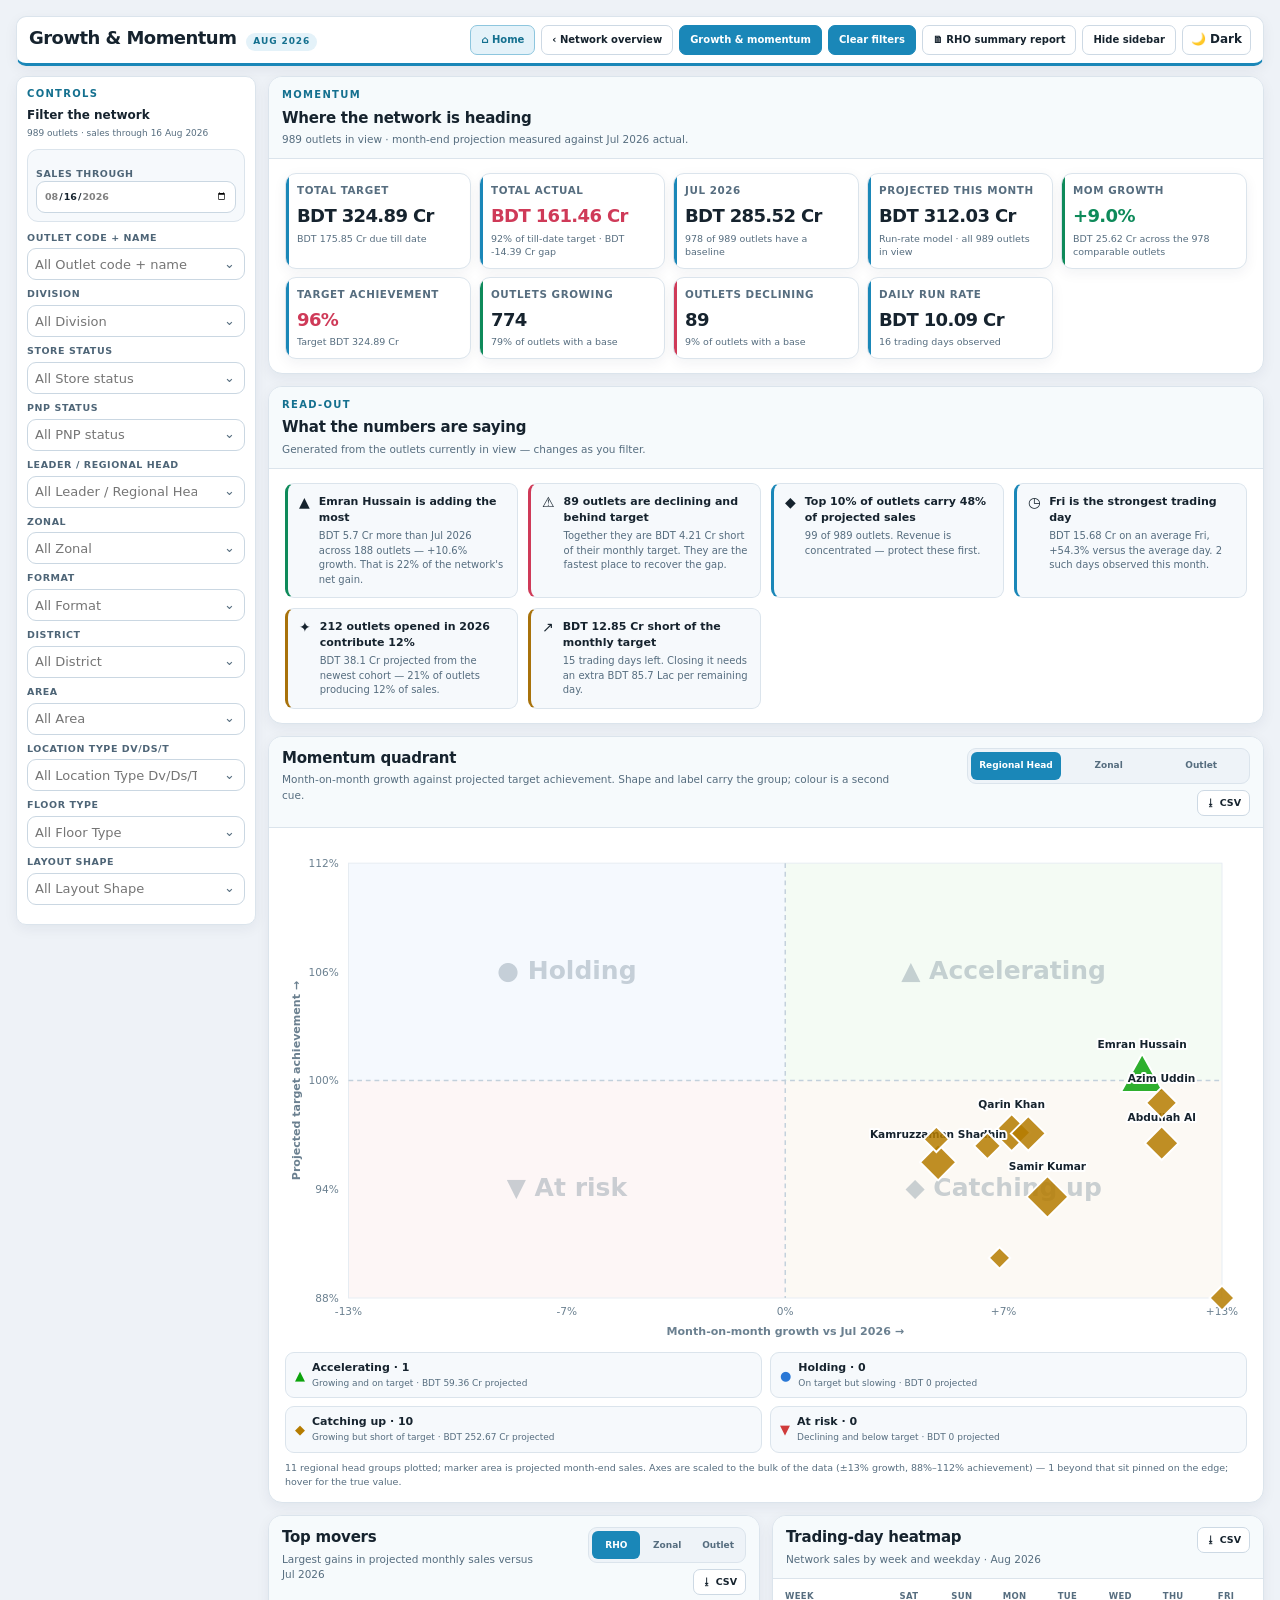
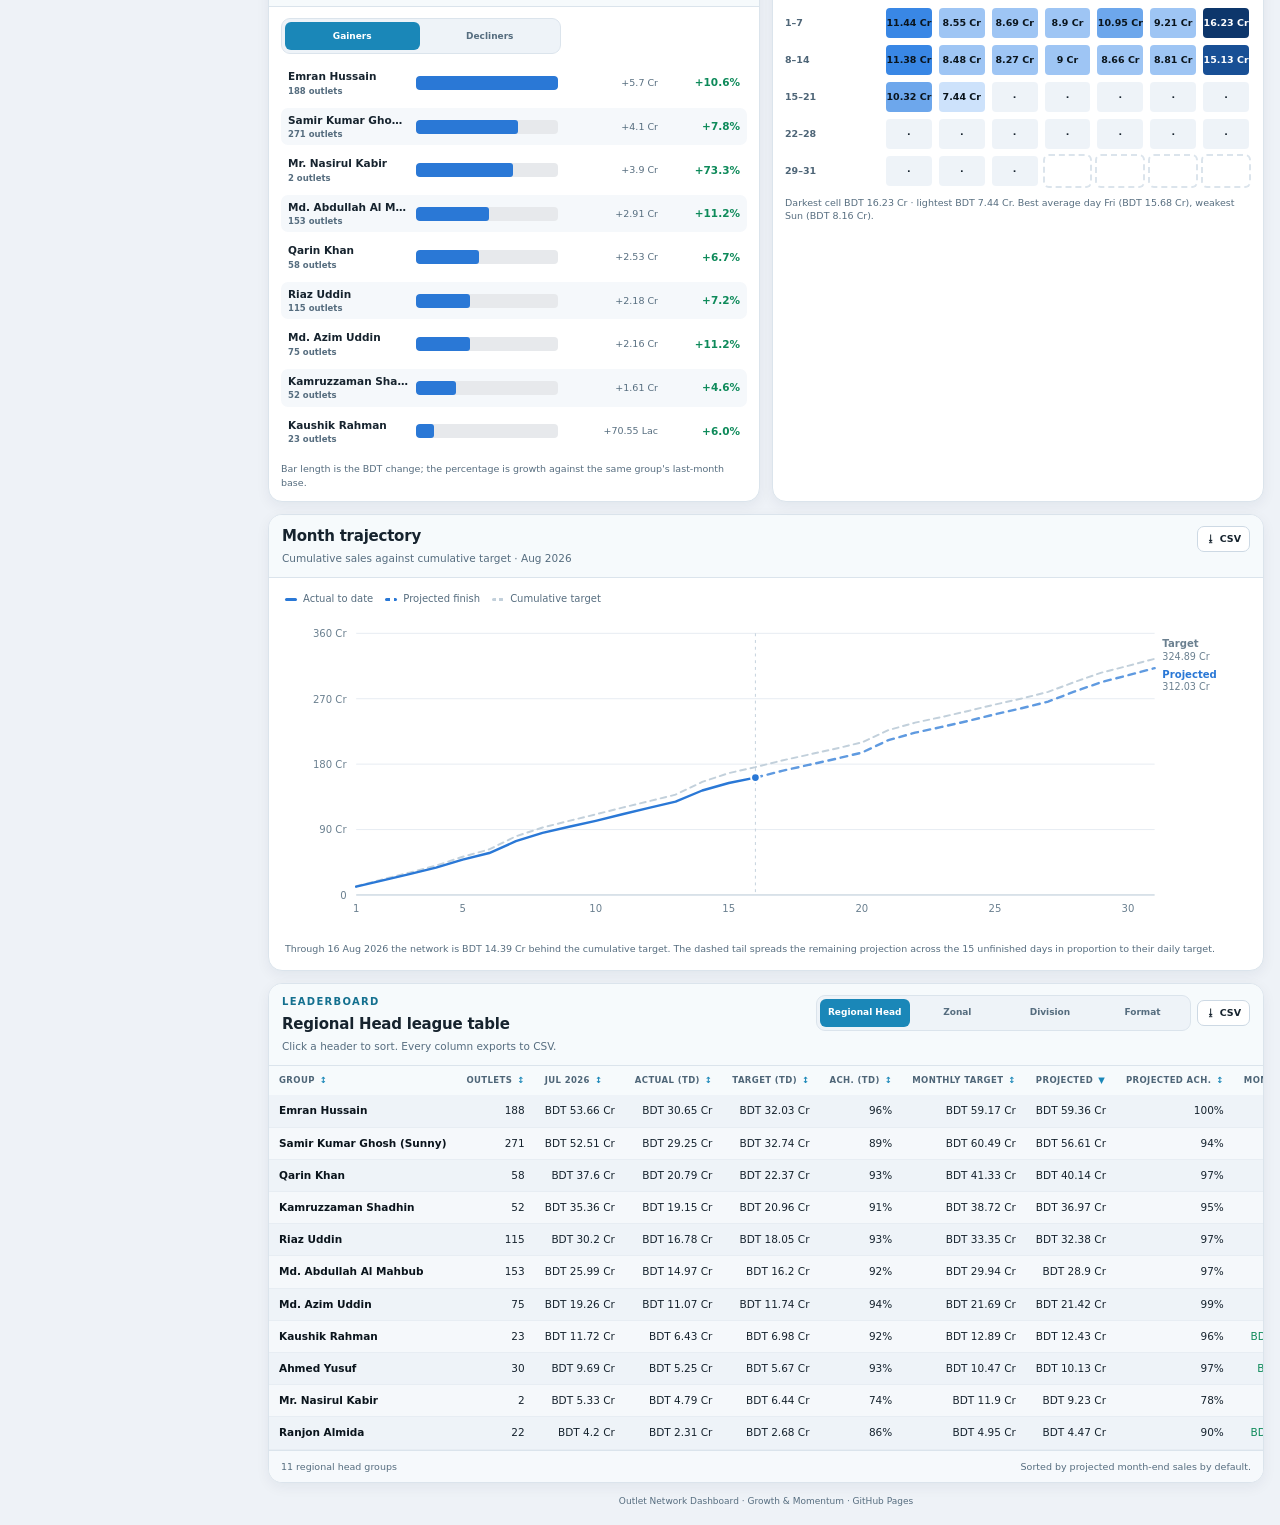
==== insights.html @ f2e48dd1 "Add files via upload" ====
<!doctype html>
<html lang="en" data-theme="light">
<head>
<meta charset="utf-8">
<meta name="viewport" content="width=device-width,initial-scale=1">
<title>Growth &amp; Momentum — Outlet Network</title>
<link rel="stylesheet" href="./assets/theme.css">
<script src="./assets/core.js"></script>
</head>
<body>
<main class="page">
  <header class="topbar">
    <div class="brand">
      <h1>Growth &amp; Momentum</h1>
      <span class="brand-tag" id="monthChip">—</span>
    </div>
    <div class="actions">
      <a class="button home" href="https://operations-t.github.io/Dashboard-Portal/" target="_blank" rel="noopener noreferrer">⌂ Home</a>
      <a class="button" href="./index.html">‹ Network overview</a>
      <a class="button is-active" href="./insights.html" aria-current="page">Growth &amp; momentum</a>
      <button class="button primary" id="clearFilters" type="button">Clear filters</button>
      <button class="button" id="openReport" type="button">🗎 RHO summary report</button>
      <button class="button" id="sidebarToggle" type="button" aria-controls="filterPanel" aria-expanded="true">Hide sidebar</button>
      <button class="button icon-only" data-theme-toggle type="button" aria-pressed="false">🌙 Dark</button>
    </div>
  </header>
  <div class="message" id="message" role="status" aria-live="polite"></div>

  <div class="shell">
    <aside class="sidebar" id="filterPanel">
      <div class="sidebar-head"><div><span class="section-kicker">Controls</span><h2>Filter the network</h2><p id="snapshotText">Loading snapshot…</p></div></div>
      <div class="period-box">
        <div class="date-stack"><label for="salesThroughDate">Sales through<input id="salesThroughDate" type="date"></label></div>
      </div>
      <div class="sidebar-fields" id="filterFields"></div>
      <p class="filter-summary" id="filterSummary"></p>
    </aside>

    <section class="content">
      <!-- ---------- hero ---------- -->
      <section class="card">
        <div class="section-head">
          <div><span class="section-kicker">Momentum</span><h2 id="insightsHeadline">Where the network is heading</h2><p id="heroSubtitle">Month-end projection measured against last month's actual.</p></div>
        </div>
        <div class="section-body">
          <div class="kpis wide" style="margin-bottom:0">
            <article class="kpi"><p class="kpi-label">Total target</p><p class="kpi-value" id="heroTotalTarget">—</p><p class="kpi-note" id="heroTotalTargetNote">Full-month target</p></article>
            <article class="kpi"><p class="kpi-label">Total actual</p><p class="kpi-value" id="heroTotalActual">—</p><p class="kpi-note" id="heroTotalActualNote">Sales till date</p></article>
            <article class="kpi"><p class="kpi-label" id="heroLastLabel">Last month</p><p class="kpi-value" id="insHeroLast">—</p><p class="kpi-note" id="heroLastNote">Full-month actual</p></article>
            <article class="kpi"><p class="kpi-label">Projected this month</p><p class="kpi-value" id="insHeroProjected">—</p><p class="kpi-note" id="heroProjNote">Run-rate model</p></article>
            <article class="kpi" id="heroGrowthCard"><p class="kpi-label">MoM growth</p><p class="kpi-value" id="insHeroGrowth">—</p><p class="kpi-note" id="heroGrowthNote">Projected vs last month</p></article>
            <article class="kpi"><p class="kpi-label">Target achievement</p><p class="kpi-value" id="heroAch">—</p><p class="kpi-note" id="heroAchNote">Projected vs monthly target</p></article>
            <article class="kpi good"><p class="kpi-label">Outlets growing</p><p class="kpi-value" id="heroGrowing">—</p><p class="kpi-note" id="heroGrowingNote">MoM above +2%</p></article>
            <article class="kpi bad"><p class="kpi-label">Outlets declining</p><p class="kpi-value" id="heroDeclining">—</p><p class="kpi-note" id="heroDecliningNote">MoM below −2%</p></article>
            <article class="kpi"><p class="kpi-label">Daily run rate</p><p class="kpi-value" id="heroRunRate">—</p><p class="kpi-note" id="heroRunRateNote">Average observed day</p></article>
          </div>
        </div>
      </section>

      <!-- ---------- auto callouts ---------- -->
      <section class="card">
        <div class="section-head"><div><span class="section-kicker">Read-out</span><h2>What the numbers are saying</h2><p>Generated from the outlets currently in view — changes as you filter.</p></div></div>
        <div class="section-body"><div class="insight-callouts" id="callouts"></div></div>
      </section>

      <!-- ---------- momentum quadrant ---------- -->
      <section class="card">
        <div class="section-head">
          <div><h2>Momentum quadrant</h2><p>Month-on-month growth against projected target achievement. Shape and label carry the group; colour is a second cue.</p></div>
          <div class="section-head-actions">
            <div class="segmented">
              <button class="active" type="button" data-quad-level="regionalHead">Regional Head</button>
              <button type="button" data-quad-level="zonal">Zonal</button>
              <button type="button" data-quad-level="outlet">Outlet</button>
            </div>
            <button class="button tiny" id="downloadQuadrantCsv" type="button">⭳ CSV</button>
          </div>
        </div>
        <div class="section-body">
          <div class="quadrant-wrap"><svg id="quadrantChart" class="quadrant-svg" viewBox="0 0 1000 520" role="img" aria-labelledby="quadrantTitle"><title id="quadrantTitle">Momentum quadrant scatter plot</title></svg></div>
          <div class="quadrant-legend" id="quadrantLegend"></div>
          <p class="viz-note" id="quadrantNote"></p>
        </div>
      </section>

      <div class="chart-grid">
        <!-- ---------- movers ---------- -->
        <section class="chart-card">
          <div class="section-head">
            <div><h2>Top movers</h2><p id="moversSubtitle">Change in monthly sales versus last month</p></div>
            <div class="section-head-actions">
              <div class="segmented">
                <button class="active" type="button" data-mover-level="regionalHead">RHO</button>
                <button type="button" data-mover-level="zonal">Zonal</button>
                <button type="button" data-mover-level="outlet">Outlet</button>
              </div>
              <button class="button tiny" id="downloadMoversCsv" type="button">⭳ CSV</button>
            </div>
          </div>
          <div class="chart-body">
            <div class="segmented" style="margin-bottom:10px;max-width:280px">
              <button class="active" type="button" data-mover-dir="gain">Gainers</button>
              <button type="button" data-mover-dir="loss">Decliners</button>
            </div>
            <div class="chart-scroll scroll-chain"><div id="moversList" class="mover-list"></div></div>
            <p class="viz-note" id="moversNote">Bar length is the BDT change; the percentage is growth against the same group's last-month base.</p>
          </div>
        </section>

        <!-- ---------- heatmap ---------- -->
        <section class="chart-card">
          <div class="section-head">
            <div><h2>Trading-day heatmap</h2><p id="heatSubtitle">Network sales by week and weekday</p></div>
            <button class="button tiny" id="downloadHeatCsv" type="button">⭳ CSV</button>
          </div>
          <div class="chart-body">
            <div class="heatmap" id="heatmap"></div>
            <p class="viz-note" id="heatNote"></p>
          </div>
        </section>
      </div>

      <!-- ---------- trajectory ---------- -->
      <section class="card">
        <div class="section-head">
          <div><h2>Month trajectory</h2><p id="trajectorySubtitle">Cumulative sales against cumulative target, with the projected finish</p></div>
          <button class="button tiny" id="downloadTrajectoryCsv" type="button">⭳ CSV</button>
        </div>
        <div class="section-body">
          <ul class="viz-legend">
            <li><span class="viz-swatch" style="background:var(--series-1)"></span>Actual to date</li>
            <li><span class="viz-swatch" style="background:repeating-linear-gradient(90deg,var(--series-1) 0 5px,transparent 5px 9px)"></span>Projected finish</li>
            <li><span class="viz-swatch dash"></span>Cumulative target</li>
          </ul>
          <svg id="trajectoryChart" class="trajectory-svg" viewBox="0 0 1000 330" role="img" aria-labelledby="trajectoryTitle"><title id="trajectoryTitle">Cumulative sales versus target across the month</title></svg>
          <p class="viz-note" id="trajectoryNote"></p>
        </div>
      </section>

      <!-- ---------- league table ---------- -->
      <section class="card">
        <div class="section-head">
          <div><span class="section-kicker">Leaderboard</span><h2 id="leagueTitle">Regional Head league table</h2><p>Click a header to sort. Every column exports to CSV.</p></div>
          <div class="section-head-actions">
            <div class="segmented">
              <button class="active" type="button" data-league-level="regionalHead">Regional Head</button>
              <button type="button" data-league-level="zonal">Zonal</button>
              <button type="button" data-league-level="division">Division</button>
              <button type="button" data-league-level="format">Format</button>
            </div>
            <button class="button tiny" id="downloadLeagueCsv" type="button">⭳ CSV</button>
          </div>
        </div>
        <div class="table-wrap">
          <div class="table-scroll league-scroll"><table><thead id="leagueHead"></thead><tbody id="leagueBody"></tbody></table></div>
          <div class="table-note-line"><span id="leagueCount">0 groups</span><span>Sorted by projected month-end sales by default.</span></div>
        </div>
      </section>
      <p class="footer-note">Outlet Network Dashboard · Growth &amp; Momentum · GitHub Pages</p>
    </section>
  </div>
</main>

<div id="reportOverlay" role="dialog" aria-modal="true" aria-label="Regional Head summary report">
  <div class="report-toolbar">
    <div>
      <h2>Regional Head Summary Report</h2>
      <p id="reportMeta">—</p>
    </div>
    <span class="spacer"></span>
    <span class="report-busy" id="reportBusy" hidden>Rendering image…</span>
    <button class="button primary" id="reportPrint" type="button">🖨 Print / Save as PDF</button>
    <button class="button" id="reportPng" type="button">🖼 Download PNG</button>
    <button class="button" id="reportClose" type="button">✕ Close</button>
  </div>
  <div class="report-sheet" id="reportSheet"></div>
</div>
<script src="./assets/vendor/html2canvas.min.js" defer></script>

<script>
(() => {
'use strict';
const {
  byId, text, num, nf, compactNumber, currency, display, percent, signedPercent, prettyDate, monthLabel,
  salesDateValue, FILTERS, refreshSalesCalculations, allSalesDates, actualSalesDates, sum,
  performanceTone, growthTone, emptyFilters, loadFilters, saveFilters, filterMatches, createFilterPanel,
  downloadCsv, stamp, loadDashboardData, setMessage, clearMessage, enableScrollChain, initTheme,
  attachTooltip, showTooltip, hideTooltip, svgEl, escapeHtml, palette, readableInk
} = window.OND;

let baseRows = [], rows = [], source = {}, meta = {};
let filters = loadFilters(), filterPanel = null;
let lastMonthName = 'Last month';
let quadLevel = 'regionalHead', moverLevel = 'regionalHead', moverDir = 'gain', leagueLevel = 'regionalHead';
let leagueSort = { key: 'projected', direction: -1 };
let quadExport = [], moverExport = [], heatExport = [], trajectoryExport = [], leagueExport = [];

const WEEKDAYS = ['Sat', 'Sun', 'Mon', 'Tue', 'Wed', 'Thu', 'Fri'];
const SEQ_STEPS = ['--seq-100', '--seq-200', '--seq-300', '--seq-400', '--seq-500', '--seq-600', '--seq-700'];

const QUADRANTS = {
  accelerating: { key: 'accelerating', label: 'Accelerating', glyph: '▲', colorVar: '--status-good', note: 'Growing and on target' },
  holding:      { key: 'holding',      label: 'Holding',      glyph: '●', colorVar: '--series-1',    note: 'On target but slowing' },
  catching:     { key: 'catching',     label: 'Catching up',  glyph: '◆', colorVar: '--status-warning', note: 'Growing but short of target' },
  atrisk:       { key: 'atrisk',       label: 'At risk',      glyph: '▼', colorVar: '--status-critical', note: 'Declining and below target' }
};
function quadrantOf(growth, achievement) {
  const g = Number.isFinite(growth) ? growth : 0;
  const a = Number.isFinite(achievement) ? achievement : 0;
  if (g >= 0 && a >= 1) return QUADRANTS.accelerating;
  if (g < 0 && a >= 1) return QUADRANTS.holding;
  if (g >= 0 && a < 1) return QUADRANTS.catching;
  return QUADRANTS.atrisk;
}

/* ---------- selection + grouping ---------- */
function fieldValue(row, key) { const f = FILTERS.find(x => x.key === key); return f && f.get ? f.get(row) : row[key]; }
function availableKey(key) {
  if (key === 'outletIdentity') return baseRows.some(r => text(r.code) || text(r.outletName));
  return baseRows.some(r => text(r[key]) !== '' && r[key] !== null && r[key] !== undefined);
}
function selectedRows() { return rows.filter(r => FILTERS.every(f => filterMatches(fieldValue(r, f.key), filters[f.key]))); }

function groupKeyFor(level) {
  if (level === 'regionalHead') return availableKey('regionalHead') ? 'regionalHead' : 'leader';
  return level;
}
function levelLabel(level) {
  return { regionalHead: 'Regional Head', zonal: 'Zonal', division: 'Division', format: 'Format', outlet: 'Outlet' }[level] || level;
}
function groupBy(data, level) {
  if (level === 'outlet') {
    return data.map(r => ({
      name: display(r.outletName) === '—' ? display(r.code) : `${display(r.code)} · ${display(r.outletName)}`,
      sub: [display(r.leader || r.regionalHead), display(r.division)].filter(v => v !== '—').join(' · '),
      outlets: 1,
      target: num(r.targetToDate) || 0,
      actual: num(r.salesToDate) || 0,
      monthlyTarget: num(r.monthlyTarget) || 0,
      projected: num(r.projectedSales) || 0,
      lastMonth: num(r.lastMonthSales) || 0,
      hasBase: num(r.lastMonthSales) !== null ? 1 : 0
    })).map(withDerived);
  }
  const key = groupKeyFor(level), m = new Map();
  data.forEach(r => {
    const name = display(r[key]);
    if (name === '—') return;
    const x = m.get(name) || { name, sub: '', outlets: 0, target: 0, actual: 0, monthlyTarget: 0, projected: 0, lastMonth: 0, hasBase: 0 };
    x.outlets += 1;
    x.target += num(r.targetToDate) || 0;
    x.actual += num(r.salesToDate) || 0;
    x.monthlyTarget += num(r.monthlyTarget) || 0;
    x.projected += num(r.projectedSales) || 0;
    if (num(r.lastMonthSales) !== null) { x.lastMonth += num(r.lastMonthSales); x.hasBase += 1; }
    m.set(name, x);
  });
  return [...m.values()].map(x => withDerived({ ...x, sub: `${nf.format(x.outlets)} outlet${x.outlets === 1 ? '' : 's'}` }));
}
function withDerived(x) {
  return {
    ...x,
    achievement: x.target ? x.actual / x.target : null,
    projectedAchievement: x.monthlyTarget ? x.projected / x.monthlyTarget : null,
    mom: x.lastMonth ? x.projected / x.lastMonth - 1 : null,
    delta: x.lastMonth ? x.projected - x.lastMonth : null
  };
}

/* ---------- hero ---------- */
function renderHero(data) {
  const withBase = data.filter(r => num(r.lastMonthSales) !== null);
  const lastTotal = withBase.reduce((s, r) => s + num(r.lastMonthSales), 0);
  const projOnBase = withBase.reduce((s, r) => s + (num(r.projectedSales) || 0), 0);
  const projTotal = sum(data, 'projectedSales');
  const monthlyTarget = sum(data, 'monthlyTarget');
  const targetToDate = sum(data, 'targetToDate');
  const actualToDate = sum(data, 'salesToDate');
  const growth = lastTotal ? projOnBase / lastTotal - 1 : null;
  const ach = monthlyTarget ? projTotal / monthlyTarget : null;
  const achToDate = targetToDate ? actualToDate / targetToDate : null;

  byId('heroTotalTarget').textContent = currency(monthlyTarget || null);
  byId('heroTotalTargetNote').textContent = targetToDate ? `${currency(targetToDate)} due till date` : 'Full-month target';
  const actualEl = byId('heroTotalActual');
  actualEl.textContent = currency(actualToDate || null);
  actualEl.className = 'kpi-value' + (achToDate === null ? '' : achToDate >= 1 ? ' positive' : ' negative');
  byId('heroTotalActualNote').textContent = achToDate === null
    ? 'Sales till date'
    : `${percent(achToDate)} of till-date target · ${currency(actualToDate - targetToDate)} gap`;

  byId('heroLastLabel').textContent = lastMonthName;
  byId('insHeroLast').textContent = currency(lastTotal || null);
  byId('heroLastNote').textContent = `${nf.format(withBase.length)} of ${nf.format(data.length)} outlets have a baseline`;
  byId('insHeroProjected').textContent = currency(projTotal || null);

  const growthEl = byId('insHeroGrowth');
  growthEl.textContent = signedPercent(growth);
  growthEl.className = 'kpi-value' + (growth === null ? '' : growth >= 0 ? ' positive' : ' negative');
  const gTone = growthTone(growth);
  byId('heroGrowthCard').className = 'kpi ' + (gTone.key === 'good' ? 'good' : gTone.key === 'bad' ? 'bad' : 'warn');
  // Growth is measured only on outlets that have a baseline, so state that rather than
  // letting the reader compare it against the all-outlet projection tile beside it.
  byId('heroGrowthNote').textContent = growth === null ? 'No baseline' :
    `${currency(projOnBase - lastTotal)} across the ${nf.format(withBase.length)} comparable outlets`;
  byId('heroProjNote').textContent = withBase.length && withBase.length !== data.length
    ? `Run-rate model · all ${nf.format(data.length)} outlets in view`
    : 'Run-rate model';

  const achEl = byId('heroAch');
  achEl.textContent = ach === null ? '—' : percent(ach);
  achEl.className = 'kpi-value' + (ach === null ? '' : ach >= 1 ? ' positive' : ' negative');
  byId('heroAchNote').textContent = monthlyTarget ? `Target ${currency(monthlyTarget)}` : 'No monthly target';

  const growing = withBase.filter(r => num(r.momGrowth) !== null && num(r.momGrowth) > 0.02).length;
  const declining = withBase.filter(r => num(r.momGrowth) !== null && num(r.momGrowth) < -0.02).length;
  byId('heroGrowing').textContent = nf.format(growing);
  byId('heroDeclining').textContent = nf.format(declining);
  byId('heroGrowingNote').textContent = withBase.length ? percent(growing / withBase.length) + ' of outlets with a base' : 'MoM above +2%';
  byId('heroDecliningNote').textContent = withBase.length ? percent(declining / withBase.length) + ' of outlets with a base' : 'MoM below −2%';

  const daily = dailyNetwork(data);
  const observed = daily.filter(d => d.actual > 0);
  const runRate = observed.length ? observed.reduce((s, d) => s + d.actual, 0) / observed.length : null;
  byId('heroRunRate').textContent = currency(runRate);
  byId('heroRunRateNote').textContent = observed.length ? `${observed.length} trading days observed` : 'Average observed day';

  return { lastTotal, projOnBase, projTotal, monthlyTarget, targetToDate, actualToDate, achToDate,
    growth, ach, growing, declining, withBase, daily, runRate };
}

/* ---------- daily network series ---------- */
function reportMonth() {
  return text(source.reportMonth) || text(meta.reportMonth) || text(byId('salesThroughDate').value).slice(0, 7);
}
function dailyNetwork(data) {
  const month = reportMonth();
  if (!/^\d{4}-\d{2}$/.test(month)) return [];
  const [y, m] = month.split('-').map(Number);
  const days = new Date(Date.UTC(y, m, 0)).getUTCDate();
  const through = byId('salesThroughDate').value || '';
  const out = [];
  for (let d = 1; d <= days; d++) {
    const iso = `${month}-${String(d).padStart(2, '0')}`;
    out.push({ date: iso, day: d, actual: 0, target: 0, observed: through ? iso <= through : true });
  }
  const index = new Map(out.map(o => [o.date, o]));
  data.forEach(r => {
    Object.entries(r.dailySalesActuals || {}).forEach(([d, v]) => { const o = index.get(d); if (o && o.observed) o.actual += num(v) || 0; });
    Object.entries(r.dailySalesTargets || {}).forEach(([d, v]) => { const o = index.get(d); if (o) o.target += num(v) || 0; });
  });
  return out;
}

/* ---------- callouts ---------- */
function renderCallouts(data, hero) {
  const host = byId('callouts');
  host.replaceChildren();
  const cards = [];
  const money = v => currency(v);

  const rhoGroups = groupBy(data, 'regionalHead').filter(g => g.lastMonth > 0);
  const byDelta = rhoGroups.slice().sort((a, b) => (b.delta || 0) - (a.delta || 0));
  if (byDelta.length) {
    const top = byDelta[0];
    cards.push({ tone: 'good', glyph: '▲', title: `${top.name} is adding the most`,
      body: `${money(top.delta)} more than ${lastMonthName} across ${nf.format(top.outlets)} outlets — ${signedPercent(top.mom)} growth. That is ${hero.projOnBase - hero.lastTotal > 0 ? percent(Math.min(1, (top.delta || 0) / (hero.projOnBase - hero.lastTotal))) : '—'} of the network's net gain.` });
    const worst = byDelta[byDelta.length - 1];
    if (worst && worst !== top && (worst.delta || 0) < 0) {
      cards.push({ tone: 'bad', glyph: '▼', title: `${worst.name} is the biggest drag`,
        body: `${money(worst.delta)} against ${lastMonthName} (${signedPercent(worst.mom)}) across ${nf.format(worst.outlets)} outlets. Projected achievement is ${percent(worst.projectedAchievement)}.` });
    }
  }

  const risk = data.filter(r => num(r.momGrowth) !== null && num(r.momGrowth) < -0.02 && num(r.projectedAchievement) !== null && num(r.projectedAchievement) < 1);
  if (risk.length) {
    const riskValue = risk.reduce((s, r) => s + Math.abs(num(r.projectedGap) || 0), 0);
    cards.push({ tone: 'bad', glyph: '⚠', title: `${nf.format(risk.length)} outlets are declining and behind target`,
      body: `Together they are ${money(riskValue)} short of their monthly target. They are the fastest place to recover the gap.` });
  }

  const ranked = data.slice().sort((a, b) => (num(b.projectedSales) || 0) - (num(a.projectedSales) || 0));
  if (ranked.length > 10 && hero.projTotal) {
    const topN = Math.max(1, Math.round(ranked.length * 0.1));
    const share = ranked.slice(0, topN).reduce((s, r) => s + (num(r.projectedSales) || 0), 0) / hero.projTotal;
    cards.push({ tone: 'info', glyph: '◆', title: `Top 10% of outlets carry ${percent(share)} of projected sales`,
      body: `${nf.format(topN)} of ${nf.format(ranked.length)} outlets. ${share > 0.35 ? 'Revenue is concentrated — protect these first.' : 'Revenue is well spread across the estate.'}` });
  }

  const weekday = weekdayTotals(hero.daily);
  const best = weekday.filter(w => w.days > 0).sort((a, b) => b.avg - a.avg)[0];
  if (best) {
    const overall = weekday.filter(w => w.days > 0);
    const meanAvg = overall.reduce((s, w) => s + w.avg, 0) / overall.length;
    cards.push({ tone: 'info', glyph: '◷', title: `${best.name} is the strongest trading day`,
      body: `${money(best.avg)} on an average ${best.name}, ${signedPercent(best.avg / meanAvg - 1)} versus the average day. ${nf.format(best.days)} such days observed this month.` });
  }

  const thisYear = reportMonth().slice(0, 4);
  const newCohort = data.filter(r => (salesDateValue(r.launchDate) || '').slice(0, 4) === thisYear);
  if (newCohort.length && hero.projTotal) {
    const cohortProj = newCohort.reduce((s, r) => s + (num(r.projectedSales) || 0), 0);
    cards.push({ tone: 'watch', glyph: '✦', title: `${nf.format(newCohort.length)} outlets opened in ${thisYear} contribute ${percent(cohortProj / hero.projTotal)}`,
      body: `${money(cohortProj)} projected from the newest cohort — ${percent(newCohort.length / data.length)} of outlets producing ${percent(cohortProj / hero.projTotal)} of sales.` });
  }

  const gapToTarget = (hero.monthlyTarget || 0) - (hero.projTotal || 0);
  if (hero.monthlyTarget) {
    const remaining = hero.daily.filter(d => !d.observed).length;
    cards.push({
      tone: gapToTarget > 0 ? 'watch' : 'good',
      glyph: gapToTarget > 0 ? '↗' : '✓',
      title: gapToTarget > 0 ? `${money(gapToTarget)} short of the monthly target` : `Tracking ${money(-gapToTarget)} ahead of target`,
      body: remaining > 0
        ? `${nf.format(remaining)} trading days left. ${gapToTarget > 0 ? `Closing it needs an extra ${money(gapToTarget / remaining)} per remaining day.` : 'Current run rate is enough to finish ahead.'}`
        : 'The month is complete on the selected date.'
    });
  }

  if (!cards.length) {
    host.innerHTML = '<p class="empty">Not enough data in the current selection to generate a read-out.</p>';
    return;
  }
  cards.forEach(c => {
    const el = document.createElement('div');
    el.className = 'callout ' + c.tone;
    el.innerHTML = `<span class="callout-glyph" aria-hidden="true">${c.glyph}</span><div><h4>${escapeHtml(c.title)}</h4><p>${escapeHtml(c.body)}</p></div>`;
    host.append(el);
  });
}

function weekdayTotals(daily) {
  const buckets = WEEKDAYS.map(name => ({ name, total: 0, days: 0, avg: 0 }));
  daily.forEach(d => {
    if (!d.observed || d.actual <= 0) return;
    const w = new Date(d.date + 'T00:00:00Z').getUTCDay(); // 0 Sun … 6 Sat
    const idx = (w + 1) % 7; // Sat -> 0
    buckets[idx].total += d.actual;
    buckets[idx].days += 1;
  });
  buckets.forEach(b => { b.avg = b.days ? b.total / b.days : 0; });
  return buckets;
}

/* ---------- momentum quadrant ---------- */
function renderQuadrant(data) {
  document.querySelectorAll('[data-quad-level]').forEach(b => b.classList.toggle('active', b.dataset.quadLevel === quadLevel));
  const P = palette();
  const svg = byId('quadrantChart');
  svg.replaceChildren(svgEl('title', {}));
  svg.querySelector('title').textContent = 'Momentum quadrant scatter plot';

  const groups = groupBy(data, quadLevel)
    .filter(g => g.lastMonth > 0 && g.monthlyTarget > 0)
    .map(g => ({ ...g, quad: quadrantOf(g.mom, g.projectedAchievement) }));
  quadExport = groups.slice();

  const W = 1000, H = 520, pad = { t: 22, r: 26, b: 46, l: 66 };
  const plotW = W - pad.l - pad.r, plotH = H - pad.t - pad.b;

  if (!groups.length) {
    const t = svgEl('text', { x: W / 2, y: H / 2, 'text-anchor': 'middle', fill: P['--viz-muted'], 'font-size': 15 });
    t.textContent = 'No group in the current selection has both a last-month baseline and a monthly target.';
    svg.append(t);
    byId('quadrantLegend').replaceChildren();
    byId('quadrantNote').textContent = '';
    return;
  }

  // Robust domain: a single runaway outlier must not squash everyone into the centre,
  // so the span is the 90th percentile of |value| (with a floor). Outliers clamp to the edge.
  const robustSpan = (vals, floor) => {
    const abs = vals.map(v => Math.abs(v)).filter(Number.isFinite).sort((a, b) => a - b);
    if (!abs.length) return floor;
    const q = abs[Math.min(abs.length - 1, Math.floor(abs.length * 0.9))];
    return Math.max(floor, Math.ceil(q * 1.15 * 100) / 100);
  };
  const gSpan = robustSpan(groups.map(g => g.mom), 0.1);
  const aSpan = robustSpan(groups.map(g => g.projectedAchievement - 1), 0.08);
  const clampedCount = groups.filter(g => Math.abs(g.mom) > gSpan || Math.abs(g.projectedAchievement - 1) > aSpan).length;
  const x = v => pad.l + ((Math.max(-gSpan, Math.min(gSpan, v)) + gSpan) / (2 * gSpan)) * plotW;
  const y = v => pad.t + plotH - ((Math.max(-aSpan, Math.min(aSpan, v - 1)) + aSpan) / (2 * aSpan)) * plotH;
  const cx = x(0), cy = y(1);

  // quadrant washes
  const washes = [
    { q: QUADRANTS.holding, x: pad.l, y: pad.t, w: cx - pad.l, h: cy - pad.t },
    { q: QUADRANTS.accelerating, x: cx, y: pad.t, w: pad.l + plotW - cx, h: cy - pad.t },
    { q: QUADRANTS.atrisk, x: pad.l, y: cy, w: cx - pad.l, h: pad.t + plotH - cy },
    { q: QUADRANTS.catching, x: cx, y: cy, w: pad.l + plotW - cx, h: pad.t + plotH - cy }
  ];
  washes.forEach(w => {
    if (w.w <= 0 || w.h <= 0) return;
    svg.append(svgEl('rect', { x: w.x, y: w.y, width: w.w, height: w.h, fill: P.get(w.q.colorVar), opacity: 0.045 }));
    const label = svgEl('text', {
      x: w.x + w.w / 2, y: w.y + w.h / 2, 'text-anchor': 'middle', 'dominant-baseline': 'middle',
      fill: P['--viz-muted'], 'font-size': 26, 'font-weight': 800, opacity: 0.35, 'pointer-events': 'none'
    });
    label.textContent = `${w.q.glyph} ${w.q.label}`;
    svg.append(label);
  });

  // grid + axes
  svg.append(svgEl('rect', { x: pad.l, y: pad.t, width: plotW, height: plotH, fill: 'none', stroke: P['--viz-grid'], 'stroke-width': 1 }));
  svg.append(svgEl('line', { x1: cx, y1: pad.t, x2: cx, y2: pad.t + plotH, stroke: P['--viz-axis'], 'stroke-width': 1.5, 'stroke-dasharray': '5 4' }));
  svg.append(svgEl('line', { x1: pad.l, y1: cy, x2: pad.l + plotW, y2: cy, stroke: P['--viz-axis'], 'stroke-width': 1.5, 'stroke-dasharray': '5 4' }));

  const tick = (tx, ty, label, anchor) => {
    const t = svgEl('text', { x: tx, y: ty, 'text-anchor': anchor, fill: P['--viz-muted'], 'font-size': 11 });
    t.textContent = label;
    svg.append(t);
  };
  [-gSpan, -gSpan / 2, 0, gSpan / 2, gSpan].forEach(v => tick(x(v), pad.t + plotH + 18, signedPercent(v, 0), 'middle'));
  [1 - aSpan, 1 - aSpan / 2, 1, 1 + aSpan / 2, 1 + aSpan].forEach(v => tick(pad.l - 10, y(v) + 4, percent(v), 'end'));
  const xTitle = svgEl('text', { x: pad.l + plotW / 2, y: H - 8, 'text-anchor': 'middle', fill: P['--viz-muted'], 'font-size': 11.5, 'font-weight': 800 });
  xTitle.textContent = `Month-on-month growth vs ${lastMonthName} →`;
  svg.append(xTitle);
  const yTitle = svgEl('text', { x: 16, y: pad.t + plotH / 2, 'text-anchor': 'middle', fill: P['--viz-muted'], 'font-size': 11.5, 'font-weight': 800, transform: `rotate(-90 16 ${pad.t + plotH / 2})` });
  yTitle.textContent = 'Projected target achievement →';
  svg.append(yTitle);

  // marks — shape carries the quadrant, colour is the second cue
  const maxProj = Math.max(...groups.map(g => g.projected), 1);
  const isOutlet = quadLevel === 'outlet';
  const shape = (q, px, py, r) => {
    if (q.key === 'holding') return svgEl('circle', { cx: px, cy: py, r });
    if (q.key === 'catching') return svgEl('polygon', { points: `${px},${py - r} ${px + r},${py} ${px},${py + r} ${px - r},${py}` });
    const dir = q.key === 'accelerating' ? -1 : 1;
    return svgEl('polygon', { points: `${px},${py + dir * r} ${px + r},${py - dir * r * 0.8} ${px - r},${py - dir * r * 0.8}` });
  };
  const labelled = new Set(groups.slice().sort((a, b) => b.projected - a.projected).slice(0, isOutlet ? 0 : 8).map(g => g.name));
  const placed = [];
  groups.sort((a, b) => b.projected - a.projected).forEach(g => {
    const r = isOutlet ? 3 + Math.sqrt(g.projected / maxProj) * 6 : 7 + Math.sqrt(g.projected / maxProj) * 15;
    const px = x(g.mom), py = y(g.projectedAchievement);
    const node = shape(g.quad, px, py, r);
    node.setAttribute('fill', P.get(g.quad.colorVar));
    node.setAttribute('fill-opacity', isOutlet ? 0.62 : 0.85);
    node.setAttribute('stroke', P['--viz-surface']);
    node.setAttribute('stroke-width', 2);
    node.setAttribute('data-quad-dot', g.quad.key);
    node.style.cursor = 'pointer';
    attachTooltip(node, () => `<strong>${escapeHtml(g.name)}</strong>
      <dl>
        <dt>${escapeHtml(g.quad.glyph + ' ' + g.quad.label)}</dt><dd>${escapeHtml(g.sub || '')}</dd>
        <dt>${escapeHtml(lastMonthName)}</dt><dd>${currency(g.lastMonth)}</dd>
        <dt>Projected</dt><dd>${currency(g.projected)}</dd>
        <dt>MoM growth</dt><dd>${signedPercent(g.mom)}</dd>
        <dt>Monthly target</dt><dd>${currency(g.monthlyTarget)}</dd>
        <dt>Projected ach.</dt><dd>${percent(g.projectedAchievement)}</dd>
      </dl>`);
    svg.append(node);

    // Direct-label the biggest groups, skipping any that would collide with a label already placed.
    if (labelled.has(g.name)) {
      const short = g.name.replace(/\(.*?\)/g, '').trim().split(/\s+/).filter(w => !/^(mr|md|mrs|ms)\.?$/i.test(w)).slice(0, 2).join(' ');
      const ly = py - r - 6;
      const collides = placed.some(p => Math.abs(p.x - px) < 78 && Math.abs(p.y - ly) < 15);
      if (!collides) {
        const halo = svgEl('text', { x: px, y: ly, 'text-anchor': 'middle', 'font-size': 11, 'font-weight': 850, fill: P['--viz-surface'], stroke: P['--viz-surface'], 'stroke-width': 4, 'stroke-linejoin': 'round', 'pointer-events': 'none' });
        const lab = svgEl('text', { x: px, y: ly, 'text-anchor': 'middle', 'font-size': 11, 'font-weight': 850, fill: P['--viz-ink'], 'pointer-events': 'none' });
        halo.textContent = short; lab.textContent = short;
        svg.append(halo, lab);
        placed.push({ x: px, y: ly });
      }
    }
  });

  // legend chips with live counts
  const legend = byId('quadrantLegend');
  legend.replaceChildren();
  Object.values(QUADRANTS).forEach(q => {
    const members = groups.filter(g => g.quad.key === q.key);
    const value = members.reduce((s, g) => s + g.projected, 0);
    const chip = document.createElement('div');
    chip.className = 'quadrant-chip';
    chip.innerHTML = `<span class="q-glyph" style="color:${P.get(q.colorVar)}" aria-hidden="true">${q.glyph}</span>
      <div><strong>${q.label} · ${nf.format(members.length)}</strong><small>${q.note} · ${currency(value)} projected</small></div>`;
    legend.append(chip);
  });
  byId('quadrantNote').textContent = `${nf.format(groups.length)} ${levelLabel(quadLevel).toLowerCase()} group${groups.length === 1 ? '' : 's'} plotted; marker area is projected month-end sales. `
    + `Axes are scaled to the bulk of the data (±${signedPercent(gSpan, 0).replace('+', '')} growth, ${percent(1 - aSpan)}–${percent(1 + aSpan)} achievement)`
    + (clampedCount ? ` — ${nf.format(clampedCount)} beyond that sit pinned on the edge; hover for the true value.` : '.');
}

/* ---------- movers ---------- */
function renderMovers(data) {
  document.querySelectorAll('[data-mover-level]').forEach(b => b.classList.toggle('active', b.dataset.moverLevel === moverLevel));
  document.querySelectorAll('[data-mover-dir]').forEach(b => b.classList.toggle('active', b.dataset.moverDir === moverDir));
  const groups = groupBy(data, moverLevel).filter(g => g.lastMonth > 0 && g.delta !== null);
  const sorted = groups.sort((a, b) => moverDir === 'gain' ? b.delta - a.delta : a.delta - b.delta);
  const shown = sorted.slice(0, moverLevel === 'outlet' ? 40 : 30);
  moverExport = sorted.slice();

  byId('moversSubtitle').textContent = `${moverDir === 'gain' ? 'Largest gains' : 'Largest declines'} in projected monthly sales versus ${lastMonthName}`;
  const host = byId('moversList');
  host.replaceChildren();
  if (!shown.length) { host.innerHTML = '<p class="empty">No group in view has a last-month baseline.</p>'; return; }

  const maxAbs = Math.max(...shown.map(g => Math.abs(g.delta)), 1);
  // When every bar shares a sign, anchor to the edge and use the full width; only mix signs need a centre axis.
  const mixed = shown.some(g => g.delta >= 0) && shown.some(g => g.delta < 0);
  const origin = mixed ? 50 : (shown[0].delta >= 0 ? 0 : 100);
  const scale = mixed ? 50 : 100;
  shown.forEach(g => {
    const row = document.createElement('div');
    row.className = 'mover-row';
    const name = document.createElement('div');
    name.className = 'mover-name';
    name.title = g.name;
    name.innerHTML = `${escapeHtml(g.name)}<small>${escapeHtml(g.sub || '')}</small>`;

    const bar = document.createElement('div');
    bar.className = 'mover-bar';
    const width = Math.max(0.8, (Math.abs(g.delta) / maxAbs) * scale);
    const fill = document.createElement('i');
    fill.style.background = g.delta >= 0 ? 'var(--div-pos)' : 'var(--div-neg)';
    fill.style.left = (g.delta >= 0 ? origin : origin - width) + '%';
    fill.style.width = width + '%';
    bar.append(fill);
    if (mixed) { const axis = document.createElement('span'); axis.className = 'axis'; axis.style.left = origin + '%'; bar.append(axis); }

    const abs = document.createElement('div');
    abs.className = 'mover-abs';
    abs.textContent = (g.delta >= 0 ? '+' : '−') + compactNumber(Math.abs(g.delta));

    const pct = document.createElement('div');
    pct.className = 'mover-value ' + (g.delta >= 0 ? 'positive' : 'negative');
    pct.textContent = signedPercent(g.mom);

    row.append(name, bar, abs, pct);
    window.OND.attachTooltip(row, () => `<strong>${escapeHtml(g.name)}</strong>
      <dl><dt>${escapeHtml(lastMonthName)}</dt><dd>${currency(g.lastMonth)}</dd>
      <dt>Projected</dt><dd>${currency(g.projected)}</dd>
      <dt>Change</dt><dd>${currency(g.delta)}</dd>
      <dt>Growth</dt><dd>${signedPercent(g.mom)}</dd>
      <dt>Projected ach.</dt><dd>${percent(g.projectedAchievement)}</dd></dl>`);
    host.append(row);
  });

  // Never let a truncated list read as "this is everything".
  const hidden = sorted.length - shown.length;
  byId('moversNote').textContent = "Bar length is the BDT change; the percentage is growth against the same group's last-month base."
    + (hidden > 0 ? ` Showing the top ${nf.format(shown.length)} of ${nf.format(sorted.length)} — the CSV contains all ${nf.format(sorted.length)}.` : '');
}

/* ---------- heatmap ---------- */
function renderHeatmap(daily) {
  const P = palette();
  const host = byId('heatmap');
  host.replaceChildren();
  const observed = daily.filter(d => d.observed && d.actual > 0);
  if (!observed.length) { host.innerHTML = '<p class="empty">No observed trading days in the current selection.</p>'; return; }

  const first = daily[0];
  const firstWeekday = (new Date(first.date + 'T00:00:00Z').getUTCDay() + 1) % 7;
  const weeks = [];
  daily.forEach(d => {
    const wd = (new Date(d.date + 'T00:00:00Z').getUTCDay() + 1) % 7;
    const weekIndex = Math.floor((firstWeekday + d.day - 1) / 7);
    if (!weeks[weekIndex]) weeks[weekIndex] = Array(7).fill(null);
    weeks[weekIndex][wd] = d;
  });

  const values = observed.map(d => d.actual);
  const min = Math.min(...values), max = Math.max(...values);
  const stepFor = v => {
    if (max === min) return 3;
    return Math.min(6, Math.max(0, Math.round(((v - min) / (max - min)) * 6)));
  };

  const head = document.createElement('div');
  head.className = 'heat-row';
  const corner = document.createElement('div'); corner.className = 'heat-head'; corner.textContent = 'Week';
  head.append(corner);
  WEEKDAYS.forEach(w => { const c = document.createElement('div'); c.className = 'heat-head right'; c.textContent = w; head.append(c); });
  host.append(head);

  heatExport = [];
  weeks.forEach((week, i) => {
    if (!week) return;
    const row = document.createElement('div');
    row.className = 'heat-row';
    const label = document.createElement('div');
    label.className = 'heat-label';
    const days = week.filter(Boolean);
    label.textContent = days.length ? `${days[0].day}–${days[days.length - 1].day}` : `W${i + 1}`;
    row.append(label);
    for (let wd = 0; wd < 7; wd++) {
      const cell = document.createElement('div');
      cell.className = 'heat-cell';
      const d = week[wd];
      if (!d) { cell.style.background = 'transparent'; cell.style.border = '2px dashed var(--line)'; cell.textContent = ''; row.append(cell); continue; }
      if (!d.observed || d.actual <= 0) {
        cell.classList.add('faint');
        cell.style.background = 'var(--sunken-2)';
        cell.textContent = '·';
        cell.title = `${prettyDate(d.date)} — not yet traded`;
      } else {
        // Ink is chosen from the swatch's measured luminance so it stays legible
        // at every ramp step, in both themes, without hard-coding a step threshold.
        const fillHex = P.get(SEQ_STEPS[stepFor(d.actual)]);
        cell.style.background = fillHex;
        cell.style.color = readableInk(fillHex);
        cell.textContent = compactNumber(d.actual);
        const vsTarget = d.target ? d.actual / d.target : null;
        window.OND.attachTooltip(cell, () => `<strong>${prettyDate(d.date)} · ${WEEKDAYS[wd]}</strong>
          <dl><dt>Sales</dt><dd>${currency(d.actual)}</dd>
          <dt>Target</dt><dd>${currency(d.target || null)}</dd>
          <dt>Achievement</dt><dd>${vsTarget === null ? '—' : percent(vsTarget)}</dd></dl>`);
      }
      heatExport.push({ date: d.date, weekday: WEEKDAYS[wd], week: label.textContent, actual: d.actual, target: d.target, observed: d.observed });
      row.append(cell);
    }
    host.append(row);
  });

  const wk = weekdayTotals(daily).filter(w => w.days);
  const best = wk.slice().sort((a, b) => b.avg - a.avg)[0];
  const worst = wk.slice().sort((a, b) => a.avg - b.avg)[0];
  byId('heatNote').textContent = best && worst
    ? `Darkest cell ${currency(max)} · lightest ${currency(min)}. Best average day ${best.name} (${currency(best.avg)}), weakest ${worst.name} (${currency(worst.avg)}).`
    : '';
  byId('heatSubtitle').textContent = `Network sales by week and weekday · ${monthLabel(reportMonth())}`;
}

/* ---------- trajectory ---------- */
function renderTrajectory(data, daily) {
  const P = palette();
  const svg = byId('trajectoryChart');
  svg.replaceChildren(svgEl('title', {}));
  svg.querySelector('title').textContent = 'Cumulative sales versus target across the month';
  if (!daily.length) return;

  const W = 1000, H = 330, pad = { t: 18, r: 96, b: 40, l: 74 };
  const plotW = W - pad.l - pad.r, plotH = H - pad.t - pad.b;

  let ca = 0, ct = 0;
  const series = daily.map(d => {
    if (d.observed) ca += d.actual;
    ct += d.target;
    return { ...d, cumActual: d.observed && d.actual > 0 ? ca : null, cumTarget: ct };
  });
  const lastObserved = series.filter(s => s.cumActual !== null).at(-1);
  const projectedTotal = sum(data, 'projectedSales');
  const observedTotal = lastObserved ? lastObserved.cumActual : 0;
  const remaining = series.filter(s => lastObserved && s.day > lastObserved.day);
  const remainingTarget = remaining.reduce((s, d) => s + d.target, 0);
  let accum = observedTotal;
  const projSeries = remaining.map(d => {
    // Spread the projected remainder across the remaining days in proportion to their target weight.
    const weight = remainingTarget ? d.target / remainingTarget : (remaining.length ? 1 / remaining.length : 0);
    accum += (projectedTotal - observedTotal) * weight;
    return { day: d.day, date: d.date, value: accum };
  });

  // Round the axis top up to a clean step so the gridline labels read as whole Cr / Lac values.
  const rawMax = Math.max(ct, projectedTotal, observedTotal, 1) * 1.04;
  const magnitude = Math.pow(10, Math.floor(Math.log10(rawMax / 4)));
  const step = Math.ceil(rawMax / 4 / magnitude) * magnitude;
  const maxY = step * 4;
  const x = day => pad.l + ((day - 1) / Math.max(1, daily.length - 1)) * plotW;
  const y = v => pad.t + plotH - (v / maxY) * plotH;

  for (let i = 0; i <= 4; i++) {
    const v = step * i, gy = y(v);
    svg.append(svgEl('line', { x1: pad.l, y1: gy, x2: pad.l + plotW, y2: gy, stroke: P['--viz-grid'], 'stroke-width': 1 }));
    const t = svgEl('text', { x: pad.l - 10, y: gy + 4, 'text-anchor': 'end', fill: P['--viz-muted'], 'font-size': 10.5 });
    t.textContent = compactNumber(v);
    svg.append(t);
  }
  daily.forEach(d => {
    if (d.day % 5 !== 0 && d.day !== 1) return;
    const t = svgEl('text', { x: x(d.day), y: pad.t + plotH + 18, 'text-anchor': 'middle', fill: P['--viz-muted'], 'font-size': 10.5 });
    t.textContent = String(d.day);
    svg.append(t);
  });
  svg.append(svgEl('line', { x1: pad.l, y1: pad.t + plotH, x2: pad.l + plotW, y2: pad.t + plotH, stroke: P['--viz-axis'], 'stroke-width': 1 }));

  const path = pts => pts.map((p, i) => `${i ? 'L' : 'M'}${x(p.day).toFixed(1)},${y(p.value).toFixed(1)}`).join(' ');
  svg.append(svgEl('path', { d: path(series.map(s => ({ day: s.day, value: s.cumTarget }))), fill: 'none', stroke: P['--viz-axis'], 'stroke-width': 2, 'stroke-dasharray': '6 5', 'stroke-linecap': 'round' }));
  const actualPts = series.filter(s => s.cumActual !== null).map(s => ({ day: s.day, value: s.cumActual }));
  if (actualPts.length) svg.append(svgEl('path', { d: path(actualPts), fill: 'none', stroke: P['--series-1'], 'stroke-width': 2.5, 'stroke-linecap': 'round', 'stroke-linejoin': 'round' }));
  if (projSeries.length && lastObserved) {
    svg.append(svgEl('path', {
      d: path([{ day: lastObserved.day, value: observedTotal }].concat(projSeries)),
      fill: 'none', stroke: P['--series-1'], 'stroke-width': 2.5, 'stroke-dasharray': '7 6', 'stroke-linecap': 'round', opacity: 0.75
    }));
  }

  const endLabel = (value, labelText, color, dy) => {
    const ly = Math.max(pad.t + 10, Math.min(pad.t + plotH, y(value) + dy));
    const g = svgEl('g', {});
    const t1 = svgEl('text', { x: pad.l + plotW + 8, y: ly - 4, fill: color, 'font-size': 10.5, 'font-weight': 850 });
    t1.textContent = labelText;
    const t2 = svgEl('text', { x: pad.l + plotW + 8, y: ly + 9, fill: P['--viz-muted'], 'font-size': 10 });
    t2.textContent = compactNumber(value);
    g.append(t1, t2); svg.append(g);
  };
  endLabel(ct, 'Target', P['--viz-muted'], ct >= projectedTotal ? -8 : 12);
  endLabel(projectedTotal, 'Projected', P['--series-1'], ct >= projectedTotal ? 14 : -6);

  if (lastObserved) {
    svg.append(svgEl('line', { x1: x(lastObserved.day), y1: pad.t, x2: x(lastObserved.day), y2: pad.t + plotH, stroke: P['--viz-axis'], 'stroke-width': 1, 'stroke-dasharray': '3 4' }));
    svg.append(svgEl('circle', { cx: x(lastObserved.day), cy: y(observedTotal), r: 4.5, fill: P['--series-1'], stroke: P['--viz-surface'], 'stroke-width': 2 }));
  }

  // crosshair hover layer
  const hover = svgEl('line', { y1: pad.t, y2: pad.t + plotH, stroke: P['--accent'], 'stroke-width': 1, opacity: 0 });
  svg.append(hover);
  const capture = svgEl('rect', { x: pad.l, y: pad.t, width: plotW, height: plotH, fill: 'transparent' });
  svg.append(capture);
  const projByDay = new Map(projSeries.map(p => [p.day, p.value]));
  capture.addEventListener('pointermove', e => {
    const box = svg.getBoundingClientRect();
    const px = ((e.clientX - box.left) / box.width) * W;
    const day = Math.round(((px - pad.l) / plotW) * (daily.length - 1)) + 1;
    const s = series.find(v => v.day === day);
    if (!s) return;
    hover.setAttribute('x1', x(day)); hover.setAttribute('x2', x(day)); hover.setAttribute('opacity', 1);
    const cum = s.cumActual !== null ? s.cumActual : projByDay.get(day);
    const isProj = s.cumActual === null;
    showTooltip(e, `<strong>${prettyDate(s.date)} · day ${day}</strong>
      <dl><dt>${isProj ? 'Projected cumulative' : 'Cumulative sales'}</dt><dd>${currency(cum)}</dd>
      <dt>Cumulative target</dt><dd>${currency(s.cumTarget)}</dd>
      <dt>Variance</dt><dd>${cum == null ? '—' : currency(cum - s.cumTarget)}</dd>
      <dt>Day sales</dt><dd>${s.observed && s.actual ? currency(s.actual) : '—'}</dd></dl>`);
  });
  capture.addEventListener('pointerleave', () => { hover.setAttribute('opacity', 0); hideTooltip(); });

  trajectoryExport = series.map(s => ({
    date: s.date, day: s.day,
    dailyActual: s.observed ? s.actual : null,
    dailyTarget: s.target,
    cumulativeActual: s.cumActual,
    cumulativeProjected: s.cumActual !== null ? s.cumActual : (projByDay.get(s.day) ?? null),
    cumulativeTarget: s.cumTarget
  }));

  const variance = observedTotal - (lastObserved ? lastObserved.cumTarget : 0);
  byId('trajectoryNote').textContent = lastObserved
    ? `Through ${prettyDate(lastObserved.date)} the network is ${currency(Math.abs(variance))} ${variance >= 0 ? 'ahead of' : 'behind'} the cumulative target. `
      + `The dashed tail spreads the remaining projection across the ${nf.format(projSeries.length)} unfinished days in proportion to their daily target.`
    : '';
  byId('trajectorySubtitle').textContent = `Cumulative sales against cumulative target · ${monthLabel(reportMonth())}`;
}

/* ---------- league table ---------- */
const LEAGUE_COLUMNS = [
  { key: 'name', label: 'Group', type: 'textCol' },
  { key: 'outlets', label: 'Outlets', type: 'int' },
  { key: 'lastMonth', label: () => lastMonthName, type: 'money' },
  { key: 'actual', label: 'Actual (TD)', type: 'money' },
  { key: 'target', label: 'Target (TD)', type: 'money' },
  { key: 'achievement', label: 'Ach. (TD)', type: 'pct' },
  { key: 'monthlyTarget', label: 'Monthly target', type: 'money' },
  { key: 'projected', label: 'Projected', type: 'money' },
  { key: 'projectedAchievement', label: 'Projected ach.', type: 'pct' },
  { key: 'delta', label: 'MoM change', type: 'money', signed: true },
  { key: 'mom', label: 'MoM growth', type: 'signedPct', signed: true }
];
function renderLeague(data) {
  document.querySelectorAll('[data-league-level]').forEach(b => b.classList.toggle('active', b.dataset.leagueLevel === leagueLevel));
  byId('leagueTitle').textContent = levelLabel(leagueLevel) + ' league table';
  const groups = groupBy(data, leagueLevel);
  const k = leagueSort.key;
  groups.sort((a, b) => {
    if (k === 'name') return String(a.name).localeCompare(String(b.name), undefined, { numeric: true }) * leagueSort.direction;
    return ((num(a[k]) || 0) - (num(b[k]) || 0)) * leagueSort.direction;
  });
  leagueExport = groups.slice();

  const head = byId('leagueHead'); head.replaceChildren();
  const hr = document.createElement('tr');
  LEAGUE_COLUMNS.forEach(c => {
    const th = document.createElement('th');
    th.textContent = typeof c.label === 'function' ? c.label() : c.label;
    const act = document.createElement('span');
    act.className = 'header-actions';
    act.textContent = leagueSort.key === c.key ? (leagueSort.direction === 1 ? '▲' : '▼') : '↕';
    th.append(act);
    th.onclick = () => {
      if (leagueSort.key === c.key) leagueSort.direction *= -1;
      else { leagueSort.key = c.key; leagueSort.direction = c.key === 'name' ? 1 : -1; }
      renderLeague(data);
    };
    hr.append(th);
  });
  head.append(hr);

  const body = byId('leagueBody'); body.replaceChildren();
  if (!groups.length) {
    const tr = document.createElement('tr'), td = document.createElement('td');
    td.colSpan = LEAGUE_COLUMNS.length; td.textContent = 'No groups match the current filters.';
    tr.append(td); body.append(tr);
  } else groups.forEach(g => {
    const tr = document.createElement('tr');
    LEAGUE_COLUMNS.forEach(c => {
      const td = document.createElement('td');
      const v = g[c.key];
      if (c.type === 'textCol') { td.textContent = g.name; td.title = g.sub || ''; }
      else if (c.type === 'int') { td.className = 'number'; td.textContent = nf.format(v || 0); }
      else if (c.type === 'money') { td.className = 'number'; td.textContent = currency(v); }
      else if (c.type === 'pct') { td.className = 'number'; td.textContent = v === null || v === undefined ? '—' : percent(v); }
      else { td.className = 'number'; td.textContent = signedPercent(v); }
      if (c.signed && num(v) !== null) td.classList.add(num(v) >= 0 ? 'positive' : 'negative');
      tr.append(td);
    });
    body.append(tr);
  });
  byId('leagueCount').textContent = `${nf.format(groups.length)} ${levelLabel(leagueLevel).toLowerCase()} group${groups.length === 1 ? '' : 's'}`;
}

/* =========================================================================
   Regional Head summary report — A4 landscape, print to PDF or export PNG.
   Built from whatever is currently filtered, using a fixed print palette so
   the output is identical from light or dark mode.
   ========================================================================= */
function el(tag, className, textContent) {
  const n = document.createElement(tag);
  if (className) n.className = className;
  if (textContent !== undefined) n.textContent = textContent;
  return n;
}
function tile(label, value, note, tone) {
  const d = el('div', 'rp-tile' + (tone ? ' ' + tone : ''));
  d.append(el('dt', null, label));
  const dd = el('dd', tone === 'pos' ? 'pos' : tone === 'neg' ? 'neg' : null, value);
  d.append(dd);
  if (note) dd.append(el('small', null, note));
  return d;
}
function meter(label, valueText, ratio, tone) {
  const wrap = el('div', 'rp-meter-row');
  wrap.append(el('span', 'lbl', label), el('span', 'val', valueText));
  const bar = el('div', 'rp-meter');
  const fill = el('i', tone);
  fill.style.width = Math.max(0, Math.min(100, (ratio || 0) * 100)) + '%';
  bar.append(fill);
  if (ratio !== null && ratio !== undefined) {
    const mark = el('span', 'mark');
    mark.style.left = '100%';
    bar.append(mark);
  }
  wrap.append(bar);
  return wrap;
}
function rpTable(headers, rows) {
  const t = el('table', 'rp-table');
  const thead = el('thead'), hr = el('tr');
  headers.forEach(h => hr.append(el('th', h.c ? 'c' : null, h.label ?? h)));
  thead.append(hr);
  const tb = el('tbody');
  rows.forEach(r => {
    const tr = el('tr');
    r.forEach(c => {
      const td = el('td', c && c.cls ? c.cls : null);
      if (c && c.html) td.innerHTML = c.html; else td.textContent = c && c.text !== undefined ? c.text : c;
      if (c && c.title) td.title = c.title;
      tr.append(td);
    });
    tb.append(tr);
  });
  t.append(thead, tb);
  return t;
}

// Achievement is a three-state judgement, not pass/fail — 96% must not print like a failure.
function achCls(v) {
  const t = performanceTone(num(v));
  return t.key === 'good' ? 'pos' : t.key === 'watch' ? 'warn' : 'neg';
}

function reportGroups(data) {
  const key = groupKeyFor('regionalHead'), m = new Map();
  data.forEach(r => {
    const name = display(r[key]);
    if (name === '—') return;
    const g = m.get(name) || { name, rows: [], outlets: 0, target: 0, actual: 0, monthlyTarget: 0, projected: 0, lastMonth: 0, hasBase: 0 };
    g.rows.push(r);
    g.outlets += 1;
    g.target += num(r.targetToDate) || 0;
    g.actual += num(r.salesToDate) || 0;
    g.monthlyTarget += num(r.monthlyTarget) || 0;
    g.projected += num(r.projectedSales) || 0;
    if (num(r.lastMonthSales) !== null) { g.lastMonth += num(r.lastMonthSales); g.hasBase += 1; }
    m.set(name, g);
  });
  return [...m.values()]
    .map(g => ({ ...withDerived(g), quad: quadrantOf(g.lastMonth ? g.projected / g.lastMonth - 1 : 0, g.monthlyTarget ? g.projected / g.monthlyTarget : 0) }))
    .sort((a, b) => b.projected - a.projected);
}

function activeFilterText() {
  const active = FILTERS.filter(f => filters[f.key]?.length).map(f => `${f.label}: ${filters[f.key].join(', ')}`);
  return active.length ? active.join(' · ') : 'None — full network';
}

function buildReport(data) {
  const sheet = byId('reportSheet');
  sheet.replaceChildren();
  const groups = reportGroups(data);
  const rm = reportMonth();
  const through = byId('salesThroughDate').value;
  const now = new Date();
  const generated = now.toLocaleString('en-GB', { day: '2-digit', month: 'short', year: 'numeric', hour: '2-digit', minute: '2-digit' });
  const filterText = activeFilterText();

  // Page numbers are stamped at the end, once the final page count is known
  // (the cover can spill an extra page depending on how much fits).
  const foot = () => {
    const f = el('div', 'rp-foot');
    f.append(el('span', null, `Outlet Network Dashboard · Growth & Momentum · Generated ${generated}`));
    f.append(el('span', 'rp-pageno'));
    return f;
  };
  const topline = (right) => {
    const t = el('div', 'rp-topline');
    const l = el('span'); l.append(el('b', null, 'OUTLET NETWORK'), document.createTextNode('  ·  Growth & Momentum'));
    t.append(l, el('span', null, right));
    return t;
  };

  /* ---------- page 1: network summary + ranking ---------- */
  const p1 = el('section', 'report-page');
  const hero = el('div', 'rp-hero');
  hero.append(el('p', 'kicker', 'Regional Head Summary Report'));
  hero.append(el('h1', null, 'Growth & Momentum'));
  hero.append(el('h2', null, `${monthLabel(rm)} · sales through ${prettyDate(through)}`));
  const meta = el('div', 'meta');
  [['Outlets', nf.format(data.length)], ['Regional Heads', nf.format(groups.length)],
   ['Baseline', lastMonthName], ['Generated', generated], ['Filters', filterText]].forEach(([k, v]) => {
    const s = el('span'); s.append(document.createTextNode(k + ' '), el('b', null, v)); meta.append(s);
  });
  hero.append(meta);
  p1.append(hero);

  const tt = sum(data, 'monthlyTarget'), td = sum(data, 'targetToDate'), ad = sum(data, 'salesToDate');
  const pj = sum(data, 'projectedSales');
  const withBase = data.filter(r => num(r.lastMonthSales) !== null);
  const lm = withBase.reduce((s, r) => s + num(r.lastMonthSales), 0);
  const pjBase = withBase.reduce((s, r) => s + (num(r.projectedSales) || 0), 0);
  const growth = lm ? pjBase / lm - 1 : null;
  const projAch = tt ? pj / tt : null;
  const tdAch = td ? ad / td : null;

  const s1 = el('section', 'rp-section');
  const h1 = el('h3', 'rp-h', 'Network position');
  h1.append(el('span', null, `Projection model: observed Friday / Saturday / Sun–Thu run rates`));
  s1.append(h1);
  const tiles = el('div', 'rp-tiles six');
  tiles.append(
    tile('Total target', currency(tt), `${currency(td)} due till date`),
    tile('Total actual (TD)', currency(ad), `${percent(tdAch)} of till-date target`, tdAch >= 1 ? 'pos' : 'neg'),
    tile(lastMonthName, currency(lm), `${nf.format(withBase.length)} outlets with a base`),
    tile('Projected month-end', currency(pj), `${currency(pj - tt)} vs target`, pj >= tt ? 'pos' : 'neg'),
    tile('MoM growth', signedPercent(growth), `${currency(pjBase - lm)} change`, growth >= 0 ? 'pos' : 'neg'),
    tile('Projected achievement', percent(projAch), performanceTone(projAch).label, achCls(projAch) === 'warn' ? 'neu' : achCls(projAch))
  );
  s1.append(tiles);
  p1.append(s1);

  const s2 = el('section', 'rp-section');
  const counts = Object.values(QUADRANTS).map(q => `${q.glyph} ${q.label} ${nf.format(groups.filter(g => g.quad.key === q.key).length)}`).join('   ·   ');
  const h2 = el('h3', 'rp-h', 'Regional Head ranking');
  h2.append(el('span', null, counts));
  s2.append(h2);
  s2.append(rpTable(
    ['Regional Head', 'Outlets', 'Monthly target', 'Target (TD)', 'Actual (TD)', 'Ach. (TD)', lastMonthName, 'Projected', 'Proj. ach.', 'MoM change', 'MoM', { label: 'Momentum', c: true }],
    groups.map(g => [
      g.name, nf.format(g.outlets), currency(g.monthlyTarget), currency(g.target), currency(g.actual),
      { text: percent(g.achievement), cls: achCls(g.achievement) },
      currency(g.lastMonth || null), currency(g.projected),
      { text: percent(g.projectedAchievement), cls: achCls(g.projectedAchievement) },
      { text: currency(g.delta), cls: (g.delta || 0) >= 0 ? 'pos' : 'neg' },
      { text: signedPercent(g.mom), cls: (g.mom || 0) >= 0 ? 'pos' : 'neg' },
      { html: `<span class="rp-pill ${g.quad.key === 'accelerating' ? 'good' : g.quad.key === 'atrisk' ? 'bad' : 'watch'}">${g.quad.glyph} ${g.quad.label}</span>`, cls: 'c' }
    ])
  ));
  p1.append(s2);

  // Fill the remaining cover space with the network-level outlet movers, so page 1
  // stands alone as an executive summary without flipping to a Regional Head page.
  const outletName0 = r => (display(r.outletName) === '—' ? display(r.code) : `${display(r.code)} · ${display(r.outletName)}`);
  const movers = data.filter(r => num(r.lastMonthSales) && num(r.projectedVsLastMonth) !== null);
  const byDelta = movers.slice().sort((a, b) => num(b.projectedVsLastMonth) - num(a.projectedVsLastMonth));
  const buildMovers = (count) => {
    const gainers = byDelta.slice(0, count).filter(r => num(r.projectedVsLastMonth) > 0);
    const losers = byDelta.slice(-count).reverse().filter(r => num(r.projectedVsLastMonth) < 0);
    const sec = el('section', 'rp-section');
    const h = el('h3', 'rp-h', 'Network movers');
    h.append(el('span', null, `largest outlet-level swings against ${lastMonthName}`));
    sec.append(h);
    const cols0 = el('div', 'rp-cols');
    // Five columns: two of these tables sit side by side on half a page each.
    const rowsFor = list => list.map(r => [
      { text: outletName0(r), title: outletName0(r) },
      { text: display(r.leader || r.regionalHead), cls: 'muted' },
      currency(r.lastMonthSales),
      { text: currency(r.projectedVsLastMonth), cls: num(r.projectedVsLastMonth) >= 0 ? 'pos' : 'neg' },
      { text: signedPercent(r.momGrowth), cls: num(r.momGrowth) >= 0 ? 'pos' : 'neg' }
    ]);
    const headers = ['Outlet', 'RHO', lastMonthName, 'Change', 'MoM'];
    const gWrap = el('div');
    gWrap.append(el('h3', 'rp-h', `\u25B2 Top ${nf.format(gainers.length)} gainers`),
      gainers.length ? rpTable(headers, rowsFor(gainers)) : el('div', 'rp-empty', 'No outlet is projected above its last-month sales.'));
    const lWrap = el('div');
    lWrap.append(el('h3', 'rp-h', `\u25BC Steepest ${nf.format(losers.length)} declines`),
      losers.length ? rpTable(headers, rowsFor(losers)) : el('div', 'rp-empty', 'No outlet is projected below its last-month sales.'));
    cols0.append(gWrap, lWrap);
    sec.append(cols0);
    return sec;
  };
  let moversSection = movers.length ? buildMovers(6) : null;
  if (moversSection) p1.append(moversSection);

  p1.append(foot());
  sheet.append(p1);

  // A4 landscape at 96dpi. Measure the real content height and, if the movers block
  // pushes the cover past one printed page, move it onto its own page rather than
  // letting it silently spill or get clipped.
  const PAGE_H = 794, FOOT_CLEARANCE = 30;
  const contentHeight = node => {
    const prev = node.style.minHeight;
    node.style.minHeight = '0';
    const h = node.offsetHeight;
    node.style.minHeight = prev;
    return h;
  };
  if (moversSection && contentHeight(p1) + FOOT_CLEARANCE > PAGE_H) {
    moversSection.remove();
    const spill = el('section', 'report-page');
    spill.append(topline(`${monthLabel(rm)} \u00b7 Network movers`));
    // On its own page there is room for a deeper list, so rebuild it larger.
    spill.append(buildMovers(14), foot());
    sheet.append(spill);
  }

  /* ---------- one page per Regional Head ---------- */
  groups.forEach((g, i) => {
    const page = el('section', 'report-page');
    page.append(topline(`${monthLabel(rm)} · Regional Head ${i + 1} of ${groups.length}`));

    const head = el('div', 'rp-head');
    const who = el('div', 'rp-who');
    who.append(el('div', 'rp-rank', String(i + 1)));
    const whoText = el('div');
    whoText.append(el('h1', null, g.name));
    const divisions = [...new Set(g.rows.map(r => display(r.division)).filter(v => v !== '—'))];
    const zonals = [...new Set(g.rows.map(r => display(r.zonal)).filter(v => v !== '—'))];
    whoText.append(el('p', null,
      `${nf.format(g.outlets)} outlets · ${nf.format(zonals.length)} zonal${zonals.length === 1 ? '' : 's'} · `
      + (divisions.slice(0, 4).join(', ') || 'no division recorded') + (divisions.length > 4 ? ` +${divisions.length - 4} more` : '')));
    who.append(whoText);
    const chip = el('span', 'rp-chip ' + (g.quad.key === 'accelerating' ? 'good' : g.quad.key === 'atrisk' ? 'bad' : g.quad.key === 'holding' ? 'info' : 'watch'),
      `${g.quad.glyph} ${g.quad.label}`);
    head.append(who, chip);
    page.append(head);

    const ts = el('section', 'rp-section');
    const grid1 = el('div', 'rp-tiles');
    grid1.append(
      tile('Monthly target', currency(g.monthlyTarget)),
      tile('Target till date', currency(g.target)),
      tile('Actual till date', currency(g.actual), currency(g.actual - g.target) + ' gap', g.actual >= g.target ? 'pos' : 'neg'),
      tile('Achievement till date', percent(g.achievement), performanceTone(g.achievement).label,
        achCls(g.achievement) === 'warn' ? 'neu' : achCls(g.achievement))
    );
    const grid2 = el('div', 'rp-tiles');
    grid2.style.marginTop = '6px';
    grid2.append(
      tile(lastMonthName + ' sales', currency(g.lastMonth || null), `${nf.format(g.hasBase)} of ${nf.format(g.outlets)} with a base`),
      tile('Projected month-end', currency(g.projected), currency(g.projected - g.monthlyTarget) + ' vs target', g.projected >= g.monthlyTarget ? 'pos' : 'neg'),
      tile('MoM change', currency(g.delta), 'versus ' + lastMonthName, (g.delta || 0) >= 0 ? 'pos' : 'neg'),
      tile('MoM growth', signedPercent(g.mom), growthTone(g.mom).label, (g.mom || 0) >= 0 ? 'pos' : 'neg')
    );
    ts.append(grid1, grid2);
    page.append(ts);

    const ms = el('section', 'rp-section');
    ms.append(el('h3', 'rp-h', 'Progress'));
    const meters = el('div', 'rp-meters');
    const at = performanceTone(g.achievement), pt = performanceTone(g.projectedAchievement);
    meters.append(
      meter('Actual vs target — till date', `${currency(g.actual)} / ${currency(g.target)} · ${percent(g.achievement)}`,
        g.achievement, at.key === 'good' ? 'pos' : at.key === 'bad' ? 'neg' : 'neu'),
      meter('Projected vs monthly target', `${currency(g.projected)} / ${currency(g.monthlyTarget)} · ${percent(g.projectedAchievement)}`,
        g.projectedAchievement, pt.key === 'good' ? 'pos' : pt.key === 'bad' ? 'neg' : 'neu')
    );
    ms.append(meters);
    page.append(ms);

    const outletName = r => (display(r.outletName) === '—' ? display(r.code) : `${display(r.code)} · ${display(r.outletName)}`);
    const cols = el('div', 'rp-cols');

    const topOutlets = g.rows.slice().sort((a, b) => (num(b.projectedSales) || 0) - (num(a.projectedSales) || 0)).slice(0, 10);
    const left = el('div');
    const lh = el('h3', 'rp-h', 'Largest outlets by projected sales');
    lh.append(el('span', null, `top ${nf.format(topOutlets.length)} of ${nf.format(g.outlets)}`));
    left.append(lh);
    left.append(rpTable(['Outlet', lastMonthName, 'Projected', 'MoM', 'Proj. ach.'],
      topOutlets.map(r => [
        { text: outletName(r), title: outletName(r) },
        currency(r.lastMonthSales),
        currency(r.projectedSales),
        { text: signedPercent(r.momGrowth), cls: (num(r.momGrowth) || 0) >= 0 ? 'pos' : 'neg' },
        { text: percent(r.projectedAchievement), cls: achCls(r.projectedAchievement) }
      ])));

    const risk = g.rows
      .filter(r => num(r.momGrowth) !== null && num(r.momGrowth) < -0.02 && num(r.projectedAchievement) !== null && num(r.projectedAchievement) < 1)
      .sort((a, b) => (num(a.projectedGap) || 0) - (num(b.projectedGap) || 0))
      .slice(0, 10);
    const right = el('div');
    const rh = el('h3', 'rp-h', 'Needs attention');
    rh.append(el('span', null, 'declining and below monthly target'));
    right.append(rh);
    if (risk.length) {
      right.append(rpTable(['Outlet', lastMonthName, 'Projected', 'MoM', 'Target gap'],
        risk.map(r => [
          { text: outletName(r), title: outletName(r) },
          currency(r.lastMonthSales),
          currency(r.projectedSales),
          { text: signedPercent(r.momGrowth), cls: 'neg' },
          { text: currency(r.projectedGap), cls: 'neg' }
        ])));
      const allRisk = g.rows.filter(r => num(r.momGrowth) !== null && num(r.momGrowth) < -0.02 && num(r.projectedAchievement) !== null && num(r.projectedAchievement) < 1);
      if (allRisk.length > risk.length) {
        const more = el('p', null, `Showing the 10 largest gaps of ${nf.format(allRisk.length)} outlets in this state.`);
        more.style.cssText = 'margin:5px 0 0;font-size:7.5px;color:#6b8395';
        right.append(more);
      }
    } else {
      right.append(el('div', 'rp-empty', 'No outlet in this portfolio is both declining month-on-month and behind its monthly target.'));
    }

    cols.append(left, right);
    page.append(cols, foot());
    sheet.append(page);
  });

  const pages = [...sheet.querySelectorAll('.report-page')];
  pages.forEach((pg, i) => {
    const slot = pg.querySelector('.rp-pageno');
    if (slot) slot.textContent = `Page ${i + 1} of ${pages.length}`;
  });
  byId('reportMeta').textContent = `${monthLabel(rm)} · ${nf.format(groups.length)} Regional Heads · ${nf.format(data.length)} outlets · ${pages.length} pages · Filters: ${filterText}`;
  return pages.length;
}

function openReport() {
  // Open first: the layout has to be live for the page-fit measurement to work.
  byId('reportOverlay').classList.add('is-open');
  document.body.style.overflow = 'hidden';
  buildReport(selectedRows());
  byId('reportOverlay').scrollTop = 0;
}
function closeReport() {
  byId('reportOverlay').classList.remove('is-open');
  document.body.style.overflow = '';
}
async function downloadReportPng() {
  if (typeof html2canvas !== 'function') {
    setMessage('error', 'Image renderer did not load. Use "Print / Save as PDF" instead — it needs no extra library.');
    closeReport();
    return;
  }
  const busy = byId('reportBusy'), pngBtn = byId('reportPng');
  busy.hidden = false; pngBtn.disabled = true;
  try {
    const pages = [...document.querySelectorAll('#reportSheet .report-page')];
    const pageH = pages[0].offsetHeight, pageW = pages[0].offsetWidth;
    // Canvases are capped near 16384px per side in browsers, so scale to fit and
    // split into parts if even 1x would overflow.
    const MAX = 16000;
    const scale = Math.max(1, Math.min(2, MAX / (pageH * pages.length)));
    const perPart = Math.max(1, Math.floor(MAX / (pageH * scale)));
    const shots = [];
    for (const p of pages) {
      shots.push(await html2canvas(p, { scale, backgroundColor: '#ffffff', logging: false, useCORS: true, windowWidth: pageW }));
    }
    const parts = [];
    for (let i = 0; i < shots.length; i += perPart) parts.push(shots.slice(i, i + perPart));
    for (let pi = 0; pi < parts.length; pi++) {
      const group = parts[pi];
      const c = document.createElement('canvas');
      c.width = group[0].width;
      c.height = group.reduce((s, g) => s + g.height, 0);
      const ctx = c.getContext('2d');
      ctx.fillStyle = '#ffffff'; ctx.fillRect(0, 0, c.width, c.height);
      let y = 0;
      group.forEach(g => { ctx.drawImage(g, 0, y); y += g.height; });
      const blob = await new Promise(res => c.toBlob(res, 'image/png'));
      const url = URL.createObjectURL(blob), a = document.createElement('a');
      a.href = url;
      a.download = `rho-summary-report-${stamp()}${parts.length > 1 ? '-part' + (pi + 1) : ''}.png`;
      document.body.append(a); a.click(); a.remove();
      setTimeout(() => URL.revokeObjectURL(url), 2000);
    }
  } catch (err) {
    console.error(err);
    setMessage('error', 'Could not render the image. Use "Print / Save as PDF" instead.');
    closeReport();
  } finally {
    busy.hidden = true; pngBtn.disabled = false;
  }
}

/* ---------- CSV ---------- */
function downloadQuadrantCsv() {
  if (!quadExport.length) return;
  downloadCsv(`momentum-quadrant-${quadLevel}-${stamp()}.csv`,
    [levelLabel(quadLevel), 'Quadrant', 'Outlets', `${lastMonthName} sales`, 'Projected month-end', 'MoM change', 'MoM growth', 'Monthly target', 'Projected achievement'],
    quadExport.map(g => [g.name, g.quad.label, g.outlets, Math.round(g.lastMonth), Math.round(g.projected),
      Math.round(g.delta || 0), g.mom === null ? '' : (g.mom * 100).toFixed(1) + '%',
      Math.round(g.monthlyTarget), g.projectedAchievement === null ? '' : (g.projectedAchievement * 100).toFixed(1) + '%']));
}
function downloadMoversCsv() {
  if (!moverExport.length) return;
  downloadCsv(`top-movers-${moverLevel}-${moverDir}-${stamp()}.csv`,
    [levelLabel(moverLevel), 'Detail', 'Outlets', `${lastMonthName} sales`, 'Projected month-end', 'MoM change', 'MoM growth', 'Projected achievement'],
    moverExport.map(g => [g.name, g.sub, g.outlets, Math.round(g.lastMonth), Math.round(g.projected), Math.round(g.delta || 0),
      g.mom === null ? '' : (g.mom * 100).toFixed(1) + '%',
      g.projectedAchievement === null ? '' : (g.projectedAchievement * 100).toFixed(1) + '%']));
}
function downloadHeatCsv() {
  if (!heatExport.length) return;
  downloadCsv(`trading-day-heatmap-${stamp()}.csv`,
    ['Date', 'Weekday', 'Week', 'Sales', 'Target', 'Achievement', 'Observed'],
    heatExport.map(d => [d.date, d.weekday, d.week, Math.round(d.actual), Math.round(d.target),
      d.target ? ((d.actual / d.target) * 100).toFixed(1) + '%' : '', d.observed ? 'yes' : 'no']));
}
function downloadTrajectoryCsv() {
  if (!trajectoryExport.length) return;
  downloadCsv(`month-trajectory-${stamp()}.csv`,
    ['Date', 'Day', 'Daily sales', 'Daily target', 'Cumulative sales', 'Cumulative projected', 'Cumulative target'],
    trajectoryExport.map(d => [d.date, d.day,
      d.dailyActual === null ? '' : Math.round(d.dailyActual), Math.round(d.dailyTarget),
      d.cumulativeActual === null ? '' : Math.round(d.cumulativeActual),
      d.cumulativeProjected === null ? '' : Math.round(d.cumulativeProjected),
      Math.round(d.cumulativeTarget)]));
}
function downloadLeagueCsv() {
  if (!leagueExport.length) return;
  downloadCsv(`${leagueLevel}-league-table-${stamp()}.csv`,
    LEAGUE_COLUMNS.map(c => (typeof c.label === 'function' ? c.label() : c.label)),
    leagueExport.map(g => LEAGUE_COLUMNS.map(c => {
      const v = g[c.key];
      if (c.type === 'textCol') return g.name;
      if (c.type === 'int') return v || 0;
      if (c.type === 'money') return v === null || v === undefined ? '' : Math.round(v);
      return v === null || v === undefined ? '' : (v * 100).toFixed(1) + '%';
    })));
}

/* ---------- render ---------- */
function render() {
  filterPanel.refresh();
  const data = selectedRows();
  const active = FILTERS.filter(f => filters[f.key]?.length).map(f => f.label + ': ' + filters[f.key].join(', '));
  byId('filterSummary').textContent = active.join(' · ');
  const hero = renderHero(data);
  renderCallouts(data, hero);
  renderQuadrant(data);
  renderMovers(data);
  renderHeatmap(hero.daily);
  renderTrajectory(data, hero.daily);
  renderLeague(data);
  byId('heroSubtitle').textContent = `${nf.format(data.length)} outlets in view · month-end projection measured against ${lastMonthName} actual.`;
}

/* ---------- init ---------- */
async function init() {
  try {
    clearMessage();
    const payload = await loadDashboardData();
    baseRows = payload.rows; source = payload.source; meta = payload.meta;
    lastMonthName = text(source.lastMonth?.monthLabel) || text(source.previousMonthLabel) || 'Last month';
    const rm = text(source.reportMonth) || text(meta.reportMonth);
    byId('monthChip').textContent = rm ? monthLabel(rm) : 'Snapshot';

    const dates = allSalesDates(baseRows), actual = actualSalesDates(baseRows);
    const input = byId('salesThroughDate');
    if (dates.length) {
      const min = dates[0], max = actual.length ? actual.at(-1) : dates.at(-1);
      input.min = min; input.max = max; input.value = max;
    } else input.disabled = true;

    byId('snapshotText').textContent = `${nf.format(baseRows.length)} outlets${input.value ? ' · sales through ' + prettyDate(input.value) : ''}`;
    rows = refreshSalesCalculations(baseRows, input.value, '');
    render();
  } catch (err) {
    setMessage('error', err.message || 'Dashboard data could not be loaded.');
    console.error(err);
  }
}

initTheme();
enableScrollChain();
filterPanel = createFilterPanel('filterFields', {
  availableKey, onChange: render, getFilters: () => filters, getRows: () => rows, fieldValue
});
byId('salesThroughDate').addEventListener('change', e => {
  if (!e.target.value) return;
  rows = refreshSalesCalculations(baseRows, e.target.value, '');
  render();
});
document.querySelectorAll('[data-quad-level]').forEach(b => b.addEventListener('click', () => { quadLevel = b.dataset.quadLevel; renderQuadrant(selectedRows()); }));
document.querySelectorAll('[data-mover-level]').forEach(b => b.addEventListener('click', () => { moverLevel = b.dataset.moverLevel; renderMovers(selectedRows()); }));
document.querySelectorAll('[data-mover-dir]').forEach(b => b.addEventListener('click', () => { moverDir = b.dataset.moverDir; renderMovers(selectedRows()); }));
document.querySelectorAll('[data-league-level]').forEach(b => b.addEventListener('click', () => { leagueLevel = b.dataset.leagueLevel; renderLeague(selectedRows()); }));
byId('clearFilters').addEventListener('click', () => { filters = emptyFilters(); saveFilters(filters); filterPanel.closeAll(); render(); });
byId('sidebarToggle').addEventListener('click', () => {
  const shell = document.querySelector('.shell'), hidden = shell.classList.toggle('sidebar-hidden'), btn = byId('sidebarToggle');
  btn.textContent = hidden ? 'Show sidebar' : 'Hide sidebar';
  btn.setAttribute('aria-expanded', String(!hidden));
});
byId('downloadQuadrantCsv').addEventListener('click', downloadQuadrantCsv);
byId('downloadMoversCsv').addEventListener('click', downloadMoversCsv);
byId('downloadHeatCsv').addEventListener('click', downloadHeatCsv);
byId('downloadTrajectoryCsv').addEventListener('click', downloadTrajectoryCsv);
byId('downloadLeagueCsv').addEventListener('click', downloadLeagueCsv);
byId('openReport').addEventListener('click', openReport);
byId('reportClose').addEventListener('click', closeReport);
byId('reportPrint').addEventListener('click', () => window.print());
byId('reportPng').addEventListener('click', downloadReportPng);
document.addEventListener('keydown', e => { if (e.key === 'Escape' && byId('reportOverlay').classList.contains('is-open')) closeReport(); });
// Charts resolve tokens to concrete colours, so a theme switch needs a repaint.
document.addEventListener('ond:themechange', () => { if (rows.length) render(); });
init();
})();
</script>
</body>
</html>
---- assets/theme.css ----
/* =========================================================================
   Outlet Network Dashboard — shared design system
   Light is the default theme. Dark is a selected theme, not an auto-flip.
   ========================================================================= */

:root,
:root[data-theme="light"] {
  color-scheme: light;

  /* surfaces */
  --bg: #eef2f7;
  --panel: #ffffff;
  --panel-2: #ffffff;
  --head: #f6fafc;
  --sunken: #f6f9fc;
  --sunken-2: #eef3f8;
  --pop: #ffffff;
  --zebra: #f5f8fb;
  --track: #dfe7ee;

  /* lines */
  --line: #dbe4ec;
  --line-2: #c6d3de;
  --line-3: #e7edf3;
  --input-line: #cad7e2;

  /* ink */
  --text: #16232e;
  --text-strong: #0a141c;
  --muted: #566d7f;
  --muted-2: #4e6577;
  --on-accent: #ffffff;

  /* accent */
  --accent: #1a87b8;
  --accent-2: #0f7ba3;
  --accent-ink: #14708f;
  --accent-solid: #1a87b8;
  --accent-solid-hover: #14719c;
  --accent-tint: #e4f2f9;
  --accent-tint-2: #d3ebf6;
  --accent-line: #8dc6de;

  /* status */
  --green: #0e8a5a;
  --green-ink: #0b7049;
  --green-tint: rgba(14, 138, 90, 0.11);
  --amber: #a8720b;
  --amber-ink: #8a5d05;
  --amber-tint: rgba(168, 114, 11, 0.12);
  --red: #cf3a58;
  --red-ink: #ad2945;
  --red-tint: rgba(207, 58, 88, 0.11);

  /* controls */
  --btn: #ffffff;
  --btn-hover: #eff5fa;
  --btn-line: #cdd9e4;
  --btn-line-hover: #9ab2c5;
  --input-bg: #ffffff;

  /* dataviz */
  --viz-surface: #ffffff;
  --viz-grid: #e6ecf2;
  --viz-axis: #c2d0db;
  --viz-ink: #16232e;
  --viz-muted: #6b8090;
  --series-1: #2a78d6;
  --series-2: #eb6834;
  --series-3: #1baf7a;
  --seq-100: #cde2fb;
  --seq-200: #9ec5f4;
  --seq-300: #6da7ec;
  --seq-400: #3987e5;
  --seq-500: #256abf;
  --seq-600: #184f95;
  --seq-700: #0d366b;
  --div-pos: #2a78d6;
  --div-neg: #d03b3b;
  --div-mid: #e7e9ec;
  --status-good: #0ca30c;
  --status-warning: #b57c00;
  --status-serious: #cf6337;
  --status-critical: #d03b3b;

  --shadow: 0 4px 14px rgba(20, 42, 62, 0.06);
  --shadow-lg: 0 14px 32px rgba(20, 42, 62, 0.12);
  --radius: 14px;
}

:root[data-theme="dark"] {
  color-scheme: dark;

  --bg: #06090d;
  --panel: #0e141a;
  --panel-2: #111a21;
  --head: #101820;
  --sunken: #0b1117;
  --sunken-2: #080d11;
  --pop: #0b1218;
  --zebra: #10171d;
  --track: #23313b;

  --line: #263744;
  --line-2: #334957;
  --line-3: #22313b;
  --input-line: #344b59;

  --text: #f4f8fb;
  --text-strong: #ffffff;
  --muted: #9fb1bd;
  --muted-2: #aabac5;
  --on-accent: #ffffff;

  --accent: #35a4d6;
  --accent-2: #7ad6f3;
  --accent-ink: #75cce9;
  --accent-solid: #2387b3;
  --accent-solid-hover: #2b98c8;
  --accent-tint: #0c2632;
  --accent-tint-2: #123246;
  --accent-line: #2d7899;

  --green: #38c98b;
  --green-ink: #76e1b4;
  --green-tint: rgba(56, 201, 139, 0.14);
  --amber: #f2b94b;
  --amber-ink: #ffd37c;
  --amber-tint: rgba(242, 185, 75, 0.14);
  --red: #f0526f;
  --red-ink: #ff9caf;
  --red-tint: rgba(240, 82, 111, 0.14);

  --btn: #18242d;
  --btn-hover: #1e2c36;
  --btn-line: #334957;
  --btn-line-hover: #4d6c7d;
  --input-bg: #091016;

  --viz-surface: #0e141a;
  --viz-grid: #1e2c37;
  --viz-axis: #33474f;
  --viz-ink: #f4f8fb;
  --viz-muted: #8fa3b1;
  --series-1: #3987e5;
  --series-2: #d95926;
  --series-3: #199e70;
  --seq-100: #0d366b;
  --seq-200: #184f95;
  --seq-300: #256abf;
  --seq-400: #2a78d6;
  --seq-500: #3987e5;
  --seq-600: #6da7ec;
  --seq-700: #9ec5f4;
  --div-pos: #3987e5;
  --div-neg: #e34948;
  --div-mid: #2a3742;
  --status-good: #0ca30c;
  --status-warning: #fab219;
  --status-serious: #ec835a;
  --status-critical: #d03b3b;

  --shadow: 0 12px 30px rgba(0, 0, 0, 0.36);
  --shadow-lg: 0 18px 34px rgba(0, 0, 0, 0.48);
}

/* ---------- base ---------- */
* { box-sizing: border-box; }
html { background: var(--bg); scroll-behavior: auto; }
body {
  margin: 0; background: var(--bg); color: var(--text);
  font: 13px/1.45 Inter, ui-sans-serif, system-ui, -apple-system, BlinkMacSystemFont, "Segoe UI", sans-serif;
}
button, input, select { font: inherit; }
button { color: inherit; }
a { color: var(--accent-2); }
.sr-only { position: absolute; width: 1px; height: 1px; padding: 0; margin: -1px; overflow: hidden; clip: rect(0,0,0,0); white-space: nowrap; border: 0; }
[hidden] { display: none !important; }
:focus-visible { outline: 2px solid var(--accent); outline-offset: 2px; }

.page { width: min(1900px, 100%); margin: 0 auto; padding: 16px; }

/* ---------- top bar ---------- */
.topbar {
  display: flex; align-items: center; justify-content: space-between; gap: 14px;
  min-height: .5in; padding: 8px 12px; margin-bottom: 10px;
  border: 1px solid var(--line); border-bottom: 3px solid var(--accent-solid); border-radius: 10px;
  background: var(--panel); box-shadow: var(--shadow);
}
.topbar h1 { margin: 0; font-size: 18px; line-height: 1; letter-spacing: -.03em; }
.brand { display: flex; align-items: baseline; gap: 10px; min-width: 0; }
.brand-tag {
  padding: 2px 7px; border-radius: 999px; background: var(--accent-tint);
  color: var(--accent-ink); font-size: 9px; font-weight: 850; letter-spacing: .1em; text-transform: uppercase;
  white-space: nowrap;
}
.actions { display: flex; flex-wrap: wrap; justify-content: flex-end; align-items: center; gap: 6px; }

.button {
  display: inline-flex; align-items: center; justify-content: center; gap: 6px;
  min-height: 30px; padding: 5px 10px; border: 1px solid var(--btn-line); border-radius: 7px;
  background: var(--btn); color: var(--text); font-size: 10px; font-weight: 800;
  cursor: pointer; text-decoration: none; white-space: nowrap; transition: .15s ease;
}
.button:hover { border-color: var(--btn-line-hover); background: var(--btn-hover); }
.button.primary { border-color: var(--accent-solid); background: var(--accent-solid); color: var(--on-accent); }
.button.primary:hover { background: var(--accent-solid-hover); border-color: var(--accent-solid-hover); }
.button.home {
  border-color: var(--accent-line); background: var(--accent-tint); color: var(--accent-ink);
}
.button.home:hover { background: var(--accent-tint-2); }
.button.is-active { border-color: var(--accent-solid); background: var(--accent-solid); color: var(--on-accent); }
.button.icon-only { min-width: 32px; padding: 5px 8px; font-size: 12px; }
.button.tiny { min-height: 26px; padding: 3px 8px; font-size: 9.5px; }

.message {
  display: none; margin: 0 0 14px; padding: 11px 13px;
  border: 1px solid var(--line); border-radius: 10px; background: var(--panel); font-size: 12px;
}
.message.is-visible { display: block; }
.message.success { border-color: var(--green); color: var(--green-ink); }
.message.error { border-color: var(--red); color: var(--red-ink); }

/* ---------- shell / sidebar ---------- */
.shell { display: grid; grid-template-columns: 2.5in minmax(0, 1fr); gap: 12px; align-items: start; }
.shell.sidebar-hidden { grid-template-columns: minmax(0, 1fr); }
.shell.sidebar-hidden .sidebar { display: none; }
.sidebar {
  position: sticky; top: 12px; max-height: calc(100vh - 24px); overflow: auto; overscroll-behavior-y: auto;
  padding: 10px; border: 1px solid var(--line); border-radius: 10px; background: var(--panel);
  box-shadow: var(--shadow); scrollbar-color: var(--line-2) var(--sunken); scrollbar-width: thin;
}
.sidebar::-webkit-scrollbar, .table-scroll::-webkit-scrollbar, .scroll-chain::-webkit-scrollbar, .combo-menu::-webkit-scrollbar { width: 10px; height: 10px; }
.sidebar::-webkit-scrollbar-track, .table-scroll::-webkit-scrollbar-track, .scroll-chain::-webkit-scrollbar-track, .combo-menu::-webkit-scrollbar-track { background: var(--sunken); }
.sidebar::-webkit-scrollbar-thumb, .table-scroll::-webkit-scrollbar-thumb, .scroll-chain::-webkit-scrollbar-thumb, .combo-menu::-webkit-scrollbar-thumb { background: var(--line-2); border: 2px solid var(--sunken); border-radius: 999px; }
.sidebar-head { display: flex; align-items: center; justify-content: space-between; gap: 8px; margin-bottom: 9px; }
.sidebar-head h2 { margin: 0; font-size: 12px; }
.sidebar-head p { margin: 3px 0 0; color: var(--muted); font-size: 9px; }
.section-kicker, .eyebrow {
  display: block; margin-bottom: 5px; color: var(--accent-ink);
  font-size: 10px; font-weight: 850; letter-spacing: .13em; text-transform: uppercase;
}
.period-box { padding: 8px; margin-bottom: 9px; border: 1px solid var(--line); border-radius: 11px; background: var(--sunken); }
.period-mode-toggle, .segmented {
  display: grid; grid-auto-flow: column; grid-auto-columns: 1fr; gap: 3px; padding: 3px;
  border: 1px solid var(--line); border-radius: 9px; background: var(--sunken-2);
}
.period-mode-toggle button, .segmented button {
  min-height: 28px; border: 0; border-radius: 6px; background: transparent;
  color: var(--muted); font-size: 9px; font-weight: 800; cursor: pointer; white-space: nowrap; padding: 0 8px;
}
.period-mode-toggle button.active, .segmented button.active { background: var(--accent-solid); color: var(--on-accent); }
.date-stack { display: grid; gap: 8px; margin-top: 9px; }
.date-pair { display: grid; grid-template-columns: 1fr 1fr; gap: 7px; }
.field { display: grid; gap: 4px; min-width: 0; margin-bottom: 7px; }
.field > label, .date-stack label { color: var(--muted-2); font-size: 9.5px; font-weight: 850; letter-spacing: .06em; text-transform: uppercase; }
.field input, .date-stack input, .table-search input {
  width: 100%; height: 32px; padding: 0 7px; border: 1px solid var(--input-line);
  border-radius: 9px; background: var(--input-bg); color: var(--text); outline: none;
}
.field input:focus, .date-stack input:focus, .table-search input:focus { border-color: var(--accent); box-shadow: 0 0 0 2px var(--accent-tint-2); }
.combobox { position: relative; }
.combobox input { padding-right: 34px; }
.combo-toggle { position: absolute; right: 1px; top: 1px; width: 29px; height: 30px; border: 0; border-radius: 8px; background: transparent; color: var(--muted); cursor: pointer; }
.combo-toggle:hover { background: var(--btn-hover); color: var(--text-strong); }
.combo-menu {
  position: absolute; z-index: 80; top: calc(100% + 5px); left: 0; right: 0; display: grid;
  max-height: 230px; padding: 5px; overflow: auto; overscroll-behavior-y: auto;
  border: 1px solid var(--line-2); border-radius: 9px; background: var(--pop); box-shadow: var(--shadow-lg);
}
.combo-option, .combo-empty { width: 100%; padding: 7px 8px; border: 0; border-radius: 6px; background: transparent; color: var(--text); font-size: 11px; text-align: left; }
.combo-empty { color: var(--muted); }
.combo-option { display: flex; align-items: center; gap: 7px; cursor: pointer; }
.combo-option:hover { background: var(--btn-hover); }
.combo-option.is-current { background: var(--accent-tint-2); color: var(--accent-ink); font-weight: 800; }
.combo-check { display: grid; place-items: center; flex: 0 0 15px; width: 15px; height: 15px; border: 1px solid var(--line-2); border-radius: 3px; font-size: 10px; }
.sidebar-actions { display: grid; gap: 7px; margin-top: 11px; }
.sidebar-actions .button { width: 100%; }
.filter-summary { margin: 9px 0 0; color: var(--muted); font-size: 10px; line-height: 1.4; }

/* ---------- cards ---------- */
.content { min-width: 0; }
.card { margin-bottom: 12px; border: 1px solid var(--line); border-radius: var(--radius); background: var(--panel); box-shadow: var(--shadow); overflow: hidden; }
.section-head {
  display: flex; align-items: flex-start; justify-content: space-between; gap: 14px;
  padding: 11px 13px; border-bottom: 1px solid var(--line); background: var(--head);
}
.section-head h2 { margin: 0; font-size: 15px; letter-spacing: -.015em; }
.section-head p { margin: 3px 0 0; color: var(--muted); font-size: 10.5px; }
.section-head-actions { display: flex; align-items: center; gap: 6px; flex-wrap: wrap; justify-content: flex-end; }
.section-body { padding: 14px 16px; }

/* ---------- sales scorecards ---------- */
.sales-scorecards { display: grid; grid-template-columns: 1fr 1fr 1fr; gap: 12px; }
.sales-scorecard { padding: 13px; border: 1px solid var(--line); border-radius: 11px; background: var(--sunken); }
.sales-scorecard.projected { border-color: var(--accent-line); }
.sales-scorecard.lastmonth { border-color: var(--line-2); }
.sales-scorecard-head { display: flex; justify-content: space-between; gap: 10px; margin-bottom: 12px; }
.sales-scorecard-title { margin: 0; font-size: 13px; }
.sales-scorecard-subtitle { margin: 3px 0 0; color: var(--muted); font-size: 10px; }
.sales-status { align-self: flex-start; padding: 3px 7px; border: 1px solid currentColor; border-radius: 999px; font-size: 9px; font-weight: 850; text-transform: uppercase; white-space: nowrap; }
.sales-status.good { color: var(--green); }
.sales-status.watch { color: var(--amber); }
.sales-status.bad { color: var(--red); }
.sales-comparison-grid { display: grid; grid-template-columns: repeat(4, 1fr); gap: 8px; }
.sales-comparison-grid.cols-3 { grid-template-columns: repeat(3, 1fr); }
.sales-metric { min-width: 0; padding-right: 8px; border-right: 1px solid var(--line); }
.sales-metric:last-child { border-right: 0; }
.sales-metric-label { margin: 0; color: var(--muted); font-size: 8.5px; font-weight: 850; text-transform: uppercase; letter-spacing: .045em; }
.sales-metric-value { margin: 4px 0 0; color: var(--text-strong); font-size: 16px; font-weight: 850; letter-spacing: -.025em; }
.sales-metric-value.positive { color: var(--green); }
.sales-metric-value.negative { color: var(--red); }
.sales-progress { height: 6px; margin-top: 12px; overflow: hidden; border-radius: 999px; background: var(--track); }
.sales-progress span { display: block; height: 100%; background: var(--green); border-radius: inherit; }
.sales-progress.watch span { background: var(--amber); }
.sales-progress.bad span { background: var(--red); }
.sales-card-note { margin: 6px 0 0; color: var(--muted); font-size: 9.5px; }

/* ---------- breakdown lists ---------- */
.sales-breakdown { margin-top: 12px; border-top: 1px solid var(--line); padding-top: 0; }
.sales-breakdown > summary {
  list-style: none; cursor: pointer; user-select: none; display: flex; align-items: center;
  justify-content: space-between; gap: 10px; padding: 10px 0 0;
}
.sales-breakdown > summary::-webkit-details-marker { display: none; }
.sales-breakdown[open] > summary { padding-bottom: 10px; }
.sales-breakdown > summary h3 { margin: 0; font-size: 12px; }
.sales-breakdown-content { padding-bottom: 2px; }
.sales-breakdown-toolbar { display: flex; align-items: center; justify-content: space-between; gap: 10px; margin-bottom: 8px; flex-wrap: wrap; }
.sales-breakdown-toolbar h3 { margin: 0; font-size: 12px; }
.breakdown-grid {
  display: grid;
  grid-template-columns: minmax(140px, 1.5fr) repeat(6, minmax(76px, 1fr)) 62px;
  gap: 6px; align-items: center;
}
.sales-breakdown-head {
  padding: 0 8px 6px; color: var(--muted); font-size: 8.5px; font-weight: 850;
  text-transform: uppercase; letter-spacing: .04em;
}
.sales-breakdown-head span { text-align: right; }
.sales-breakdown-head span:first-child { text-align: left; }
.sales-breakdown-head span:last-child { text-align: center; }
.sales-breakdown-rows { max-height: 420px; overflow: auto; overscroll-behavior-y: auto; scrollbar-color: var(--line-2) var(--sunken); }
.sales-breakdown-row { padding: 8px; border-radius: 7px; }
.sales-breakdown-row:nth-child(even) { background: var(--zebra); }
.sales-breakdown-name { overflow: hidden; text-overflow: ellipsis; white-space: nowrap; font-weight: 800; }
.sales-breakdown-value { text-align: right; font-variant-numeric: tabular-nums; font-size: 10.5px; }
.sales-breakdown-value.positive { color: var(--green); }
.sales-breakdown-value.negative { color: var(--red); }
.badge { padding: 3px 5px; border-radius: 999px; text-align: center; font-size: 9px; font-weight: 850; }
.badge.good { background: var(--green-tint); color: var(--green-ink); }
.badge.watch { background: var(--amber-tint); color: var(--amber-ink); }
.badge.bad { background: var(--red-tint); color: var(--red-ink); }
.badge.neutral { background: var(--sunken-2); color: var(--muted-2); border: 1px solid var(--line); }

/* ---------- KPIs ---------- */
.kpis { display: grid; grid-template-columns: repeat(7, minmax(0, 1fr)); gap: 8px; margin-bottom: 12px; }
.kpis.wide { grid-template-columns: repeat(auto-fit, minmax(168px, 1fr)); }
.kpi { position: relative; min-height: 72px; padding: 9px 11px; border: 1px solid var(--line); border-radius: 11px; background: var(--panel-2); overflow: hidden; box-shadow: var(--shadow); }
.kpi:before { content: ""; position: absolute; left: 0; top: 0; bottom: 0; width: 3px; background: var(--accent); }
.kpi.good:before { background: var(--green); }
.kpi.warn:before { background: var(--amber); }
.kpi.bad:before { background: var(--red); }
.kpi-label { margin: 0; color: var(--muted); font-size: 10.35px; font-weight: 850; text-transform: uppercase; letter-spacing: .055em; }
.kpi-value { margin: 5px 0 2px; font-size: 18px; font-weight: 850; letter-spacing: -.035em; }
.kpi-value.positive { color: var(--green); }
.kpi-value.negative { color: var(--red); }
.kpi-note { margin: 0; color: var(--muted); font-size: 9.5px; }

/* ---------- charts ---------- */
.chart-grid { display: grid; grid-template-columns: 1fr 1fr; gap: 12px; margin-bottom: 12px; }
.chart-card { border: 1px solid var(--line); border-radius: var(--radius); background: var(--panel); box-shadow: var(--shadow); overflow: hidden; }
.chart-card.full { grid-column: 1 / -1; }
.collapsible-card > summary { list-style: none; cursor: pointer; user-select: none; }
.collapsible-card > summary::-webkit-details-marker { display: none; }
.collapse-indicator {
  display: inline-flex; align-items: center; justify-content: center; min-width: 58px; min-height: 28px;
  padding: 5px 9px; border: 1px solid var(--btn-line); border-radius: 7px; background: var(--btn);
  color: var(--muted-2); font-size: 10px; font-weight: 800;
}
.collapse-indicator:before { content: "Show"; }
.collapsible-card[open] .collapse-indicator:before, .sales-breakdown[open] .collapse-indicator:before { content: "Hide"; }
.collapsible-card > summary:hover .collapse-indicator { border-color: var(--btn-line-hover); background: var(--btn-hover); color: var(--text-strong); }
.chart-body { padding: 11px 12px; }
.chart-scroll { max-height: 390px; overflow: auto; overscroll-behavior-y: auto; scrollbar-color: var(--line-2) var(--sunken); }
.bar-list { display: grid; gap: 8px; }
.bar-row { display: grid; grid-template-columns: minmax(145px, 1.2fr) minmax(120px, 2fr) auto; align-items: center; gap: 8px; }
.bar-label { overflow: hidden; color: var(--text); font-size: 10.5px; text-overflow: ellipsis; white-space: nowrap; }
.bar-label-primary { font-weight: 800; }
.bar-label-secondary { margin-top: 2px; color: var(--muted); font-size: 8.5px; }
.bar-track { height: 7px; overflow: hidden; border-radius: 999px; background: var(--track); }
.bar-fill { height: 100%; border-radius: 999px; background: var(--accent); }
.bar-value { min-width: 28px; text-align: right; font-size: 10px; font-weight: 850; font-variant-numeric: tabular-nums; }
.mix-grid { display: grid; grid-template-columns: repeat(3, 1fr); gap: 12px; }
.mix-item { min-width: 0; padding: 10px; border: 1px solid var(--line); border-radius: 10px; background: var(--sunken); }
.donut-head h3 { margin: 0; font-size: 11px; }
.donut-head p { margin: 2px 0 8px; color: var(--muted); font-size: 9px; }
.donut-wrap { position: relative; display: flex; align-items: center; justify-content: center; min-height: 130px; }
.donut-svg { width: 130px; height: 130px; }
.donut-center { position: absolute; display: grid; place-items: center; }
.donut-center strong { font-size: 18px; }
.donut-center span { color: var(--muted); font-size: 8px; text-transform: uppercase; }
.donut-legend { display: grid; gap: 5px; margin: 8px 0 0; padding: 0; list-style: none; }
.donut-legend li { display: grid; grid-template-columns: 8px minmax(0, 1fr) auto; align-items: center; gap: 6px; font-size: 9.5px; }
.legend-dot { width: 7px; height: 7px; border-radius: 50%; }
.legend-label { overflow: hidden; text-overflow: ellipsis; white-space: nowrap; }
.legend-value { font-weight: 800; }
.legend-value .drill-count { white-space: nowrap; }
.empty { margin: 5px 0; color: var(--muted); font-size: 10px; }

.drill-count {
  appearance: none; border: 0; background: transparent; color: var(--accent-2);
  padding: 0; margin: 0; font: inherit; font-weight: 900; text-decoration: underline;
  text-underline-offset: 2px; cursor: pointer;
}
.drill-count:hover, .drill-count:focus-visible { color: var(--text-strong); outline: none; }
.detail-drill-status { margin: 4px 0 0; color: var(--accent-2); font-size: 9.5px; font-weight: 800; }
#clearDetailDrill { border-color: var(--accent-line); color: var(--accent-ink); background: var(--accent-tint); }

/* ---------- table ---------- */
.directory-controls { display: flex; align-items: center; gap: 7px; min-width: 0; flex-wrap: wrap; justify-content: flex-end; }
.table-search { width: min(300px, 42vw); }
.table-wrap { padding: 0; }
.table-scroll { max-height: 620px; overflow: auto; overscroll-behavior-y: auto; background: var(--sunken-2); scrollbar-color: var(--line-2) var(--sunken); }
/* Scoped to .table-scroll on purpose: these are theme-token colours, and the
   summary report renders on white paper with its own fixed palette. An unscoped
   `td { color: var(--text) }` made the printed report invisible from dark mode. */
.table-scroll table { width: max-content; min-width: 100%; border-collapse: collapse; }
.table-scroll th, .table-scroll td { padding: 8px 10px; border-bottom: 1px solid var(--line-3); text-align: left; vertical-align: top; white-space: nowrap; }
.table-scroll th { position: sticky; top: 0; z-index: 3; background: var(--head); color: var(--muted-2); font-size: 8.5px; font-weight: 850; letter-spacing: .045em; text-transform: uppercase; cursor: pointer; }
.table-scroll th:hover { background: var(--btn-hover); }
.table-scroll td { color: var(--text); font-size: 10.5px; }
.table-scroll td:first-child { color: var(--text-strong); font-weight: 800; }
.table-scroll td.number { text-align: right; font-variant-numeric: tabular-nums; }
.table-scroll td.positive { color: var(--green); }
.table-scroll td.negative { color: var(--red); }
.table-scroll tbody tr:nth-child(even) { background: var(--zebra); }
.table-scroll tbody tr:hover { background: var(--accent-tint); }
.header-actions { display: inline-flex; margin-left: 5px; color: var(--accent); }
.header-filter-menu { position: absolute; top: 100%; left: 3px; z-index: 20; min-width: 180px; padding: 7px; border: 1px solid var(--line-2); border-radius: 8px; background: var(--pop); box-shadow: var(--shadow-lg); }
.header-filter-menu input { width: 100%; height: 30px; padding: 0 7px; border: 1px solid var(--line-2); border-radius: 6px; background: var(--input-bg); color: var(--text); }
.table-note-line { display: flex; align-items: center; justify-content: space-between; gap: 12px; padding: 9px 12px; border-top: 1px solid var(--line); background: var(--sunken); color: var(--muted); font-size: 9.5px; }
.footer-note { margin: 12px 0 0; color: var(--muted); font-size: 9px; text-align: center; }

/* =========================================================================
   Insights page components
   ========================================================================= */
.viz-root { background: var(--viz-surface); }
.viz-legend { display: flex; flex-wrap: wrap; align-items: center; gap: 12px; margin: 0 0 10px; padding: 0; list-style: none; font-size: 10px; color: var(--muted); }
.viz-legend li { display: inline-flex; align-items: center; gap: 6px; }
.viz-swatch { width: 12px; height: 3px; border-radius: 2px; background: var(--series-1); }
.viz-swatch.dot { width: 9px; height: 9px; border-radius: 50%; }
.viz-swatch.dash { background: repeating-linear-gradient(90deg, var(--viz-axis) 0 4px, transparent 4px 7px); }
.viz-note { margin: 8px 0 0; color: var(--muted); font-size: 9.5px; }

.quadrant-wrap { position: relative; }
.quadrant-svg { width: 100%; height: auto; display: block; }
.quadrant-legend { display: grid; grid-template-columns: repeat(4, minmax(0, 1fr)); gap: 8px; margin-top: 10px; }
.quadrant-chip { display: flex; align-items: center; gap: 7px; padding: 7px 9px; border: 1px solid var(--line); border-radius: 9px; background: var(--sunken); font-size: 10px; }
.quadrant-chip strong { display: block; font-size: 11px; }
.quadrant-chip span.q-glyph { font-size: 13px; line-height: 1; }
.quadrant-chip small { color: var(--muted); font-size: 9px; }

.viz-tooltip {
  position: fixed; z-index: 200; pointer-events: none; max-width: 260px; padding: 8px 10px;
  border: 1px solid var(--line-2); border-radius: 8px; background: var(--pop); color: var(--text);
  box-shadow: var(--shadow-lg); font-size: 10.5px; line-height: 1.45; opacity: 0; transition: opacity .1s;
}
.viz-tooltip.is-visible { opacity: 1; }
.viz-tooltip strong { display: block; margin-bottom: 3px; font-size: 11px; color: var(--text-strong); }
.viz-tooltip dl { display: grid; grid-template-columns: auto auto; gap: 1px 10px; margin: 0; }
.viz-tooltip dt { color: var(--muted); }
.viz-tooltip dd { margin: 0; text-align: right; font-variant-numeric: tabular-nums; }

.mover-list { display: grid; gap: 6px; }
.mover-row { display: grid; grid-template-columns: minmax(120px, 1.3fr) minmax(140px, 2fr) 92px 74px; gap: 8px; align-items: center; padding: 5px 7px; border-radius: 7px; }
.mover-row:nth-child(even) { background: var(--zebra); }
.mover-name { overflow: hidden; text-overflow: ellipsis; white-space: nowrap; font-size: 10.5px; font-weight: 800; }
.mover-name small { display: block; color: var(--muted); font-weight: 600; font-size: 8.5px; }
.mover-bar { position: relative; height: 14px; border-radius: 4px; background: var(--div-mid); overflow: hidden; }
.mover-bar i { position: absolute; top: 0; bottom: 0; display: block; border-radius: 3px; }
.mover-bar .axis { position: absolute; top: 0; bottom: 0; width: 1px; background: var(--viz-axis); }
.mover-value { text-align: right; font-size: 10.5px; font-weight: 850; font-variant-numeric: tabular-nums; }
.mover-value.positive { color: var(--green); }
.mover-value.negative { color: var(--red); }
.mover-abs { text-align: right; font-size: 9.5px; color: var(--muted); font-variant-numeric: tabular-nums; }

.heatmap { display: grid; gap: 3px; font-size: 9.5px; }
.heat-row { display: grid; grid-template-columns: 96px repeat(7, minmax(0, 1fr)); gap: 3px; align-items: stretch; }
.heat-head { color: var(--muted); font-weight: 850; text-transform: uppercase; letter-spacing: .04em; font-size: 8.5px; display: flex; align-items: center; }
.heat-head.right { justify-content: center; }
.heat-label { display: flex; align-items: center; color: var(--muted-2); font-weight: 800; font-size: 9.5px; }
.heat-cell {
  display: grid; place-items: center; min-height: 34px; border-radius: 6px; background: var(--sunken-2);
  color: var(--viz-ink); font-size: 9.5px; font-weight: 800; font-variant-numeric: tabular-nums;
  border: 2px solid var(--viz-surface); cursor: default;
}
.heat-cell.filled { color: #ffffff; }
.heat-cell.faint { color: var(--viz-ink); }

.trajectory-svg { width: 100%; height: auto; display: block; }

.league-scroll { max-height: 480px; overflow: auto; overscroll-behavior-y: auto; scrollbar-color: var(--line-2) var(--sunken); }
.spark { display: inline-block; vertical-align: middle; }

.insight-callouts { display: grid; grid-template-columns: repeat(auto-fit, minmax(230px, 1fr)); gap: 10px; }
.callout { display: flex; gap: 9px; padding: 10px 11px; border: 1px solid var(--line); border-left-width: 3px; border-radius: 9px; background: var(--sunken); }
.callout.good { border-left-color: var(--green); }
.callout.watch { border-left-color: var(--amber); }
.callout.bad { border-left-color: var(--red); }
.callout.info { border-left-color: var(--accent); }
.callout-glyph { font-size: 14px; line-height: 1.2; }
.callout h4 { margin: 0 0 3px; font-size: 11px; }
.callout p { margin: 0; color: var(--muted); font-size: 10px; line-height: 1.45; }

/* =========================================================================
   Summary report (A4 landscape). Deliberately theme-independent: it uses a
   fixed print palette so the PDF/PNG looks identical whether the dashboard
   was in light or dark mode when it was generated.
   ========================================================================= */
#reportOverlay {
  position: fixed; inset: 0; z-index: 500; display: none;
  overflow: auto; padding: 18px 12px 40px; background: #46545f;
}
#reportOverlay.is-open { display: block; }
.report-toolbar {
  position: sticky; top: 0; z-index: 10; display: flex; flex-wrap: wrap; align-items: center;
  gap: 8px; width: 297mm; max-width: 100%; margin: 0 auto 16px; padding: 10px 12px;
  border-radius: 10px; background: #0f2c3c; color: #eaf2f7; box-shadow: 0 8px 22px rgba(0,0,0,.3);
}
.report-toolbar h2 { margin: 0; font-size: 13px; letter-spacing: -.01em; }
.report-toolbar p { margin: 2px 0 0; font-size: 10px; color: #9fb9c8; }
.report-toolbar .spacer { flex: 1 1 auto; }
.report-toolbar .button { border-color: #38607a; background: #17475f; color: #eaf2f7; }
.report-toolbar .button:hover { border-color: #4f7f9c; background: #1d5978; }
.report-toolbar .button.primary { border-color: #2b8fbb; background: #2b8fbb; color: #fff; }
.report-toolbar .button.primary:hover { background: #2380aa; }
.report-busy { font-size: 10px; color: #9fb9c8; }

.report-sheet { display: grid; gap: 16px; justify-items: center; }
.report-page {
  position: relative; box-sizing: border-box; width: 297mm; min-height: 210mm;
  padding: 11mm 13mm 13mm; background: #ffffff; color: #0f1c26;
  font: 10px/1.4 Inter, ui-sans-serif, system-ui, -apple-system, "Segoe UI", sans-serif;
  box-shadow: 0 10px 26px rgba(0,0,0,.35); overflow: hidden;
}
.report-page * { box-sizing: border-box; }
.rp-topline {
  display: flex; align-items: baseline; justify-content: space-between; gap: 12px;
  padding-bottom: 5px; margin-bottom: 10px; border-bottom: 2px solid #0f2c3c;
  font-size: 8.5px; font-weight: 800; letter-spacing: .12em; text-transform: uppercase; color: #46617a;
}
.rp-topline b { color: #0f2c3c; letter-spacing: .12em; }

.rp-hero { padding: 10mm 12mm; margin: -11mm -13mm 7mm; background: #0f2c3c; color: #eaf2f7; }
.rp-hero .kicker { margin: 0 0 6px; font-size: 9.5px; font-weight: 850; letter-spacing: .22em; text-transform: uppercase; color: #6fc0e2; }
.rp-hero h1 { margin: 0; font-size: 27px; line-height: 1.05; letter-spacing: -.03em; font-weight: 850; }
.rp-hero h2 { margin: 5px 0 0; font-size: 14px; font-weight: 600; color: #b6cfdd; letter-spacing: -.01em; }
.rp-hero .meta { display: flex; flex-wrap: wrap; gap: 5px 20px; margin: 10px 0 0; font-size: 9.5px; color: #9fb9c8; }
.rp-hero .meta b { color: #eaf2f7; font-weight: 750; }

.rp-section { margin-bottom: 6mm; }
.rp-section:last-child { margin-bottom: 0; }
.rp-h { margin: 0 0 6px; font-size: 9px; font-weight: 850; letter-spacing: .16em; text-transform: uppercase; color: #16607f; }
.rp-h span { margin-left: 8px; font-weight: 600; letter-spacing: .02em; text-transform: none; color: #6b8395; }

.rp-tiles { display: grid; grid-template-columns: repeat(4, 1fr); gap: 6px; }
.rp-tiles.six { grid-template-columns: repeat(6, 1fr); }
.rp-tile { padding: 8px 9px; border: 1px solid #dde5ec; border-left: 3px solid #16607f; border-radius: 5px; background: #f8fbfd; }
.rp-tile.pos { border-left-color: #0e7a52; }
.rp-tile.neg { border-left-color: #b52e4c; }
.rp-tile.neu { border-left-color: #a06a00; }
.rp-tile dt { margin: 0; font-size: 7.5px; font-weight: 850; letter-spacing: .07em; text-transform: uppercase; color: #6b8395; }
.rp-tile dd { margin: 4px 0 0; font-size: 15px; font-weight: 850; letter-spacing: -.03em; color: #0f1c26; }
.rp-tile dd.pos { color: #0e7a52; }
.rp-tile dd.neg { color: #b52e4c; }
.rp-tile small { display: block; margin-top: 2px; font-size: 7.5px; color: #6b8395; font-weight: 600; }

.rp-head { display: flex; align-items: flex-start; justify-content: space-between; gap: 14px; margin-bottom: 8px; }
.rp-rank {
  display: grid; place-items: center; flex: 0 0 auto; width: 34px; height: 34px; margin-right: 10px;
  border-radius: 8px; background: #0f2c3c; color: #fff; font-size: 14px; font-weight: 850;
}
.rp-who { display: flex; align-items: center; min-width: 0; }
.rp-who h1 { margin: 0; font-size: 21px; line-height: 1.1; letter-spacing: -.03em; font-weight: 850; }
.rp-who p { margin: 3px 0 0; font-size: 9.5px; color: #6b8395; }
.rp-chip {
  flex: 0 0 auto; padding: 5px 10px; border: 1.5px solid currentColor; border-radius: 999px;
  font-size: 9px; font-weight: 850; letter-spacing: .09em; text-transform: uppercase; white-space: nowrap;
}
.rp-chip.good { color: #0e7a52; }
.rp-chip.watch { color: #a06a00; }
.rp-chip.bad { color: #b52e4c; }
.rp-chip.info { color: #16607f; }

.rp-meters { display: grid; grid-template-columns: 1fr 1fr; gap: 6px 18px; }
.rp-meter-row { display: grid; grid-template-columns: 1fr auto; gap: 4px 10px; font-size: 9px; }
.rp-meter-row .lbl { font-weight: 750; color: #46617a; }
.rp-meter-row .val { font-weight: 850; font-variant-numeric: tabular-nums; }
.rp-meter { grid-column: 1 / -1; position: relative; height: 7px; border-radius: 999px; background: #e6edf3; overflow: hidden; }
.rp-meter i { position: absolute; left: 0; top: 0; bottom: 0; display: block; border-radius: 999px; background: #16607f; }
.rp-meter i.pos { background: #0e7a52; }
.rp-meter i.neg { background: #b52e4c; }
.rp-meter i.neu { background: #a06a00; }
.rp-meter .mark { position: absolute; top: -2px; bottom: -2px; width: 1.5px; background: #0f2c3c; }

.rp-cols { display: grid; grid-template-columns: 1fr 1fr; gap: 7mm; }
table.rp-table { width: 100%; border-collapse: collapse; font-size: 8.5px; color: #0f1c26; }
table.rp-table td { color: #0f1c26; }
table.rp-table td:first-child { color: #0f1c26; }
table.rp-table th {
  padding: 3px 6px; border-bottom: 1.5px solid #0f2c3c; text-align: right;
  font-size: 7.5px; font-weight: 850; letter-spacing: .06em; text-transform: uppercase; color: #46617a; white-space: nowrap;
}
table.rp-table th:first-child, table.rp-table td:first-child { text-align: left; }
table.rp-table th.c, table.rp-table td.c { text-align: center; }
table.rp-table td {
  padding: 3.5px 6px; border-bottom: 1px solid #eaeff4; text-align: right;
  font-variant-numeric: tabular-nums; white-space: nowrap;
}
table.rp-table td:first-child { font-weight: 750; max-width: 62mm; overflow: hidden; text-overflow: ellipsis; }
/* Only the name column may truncate — figures must always print in full. */
.rp-cols table.rp-table { table-layout: auto; }
.rp-cols table.rp-table th, .rp-cols table.rp-table td { padding-left: 4px; padding-right: 4px; }
.rp-cols table.rp-table td:first-child { max-width: 36mm; }
.rp-cols table.rp-table td:not(:first-child) { overflow: visible; text-overflow: clip; width: 1%; }
table.rp-table tbody tr:nth-child(even) { background: #f7fafc; }
table.rp-table td.pos { color: #0e7a52; font-weight: 800; }
table.rp-table td.neg { color: #b52e4c; font-weight: 800; }
table.rp-table td.warn { color: #a06a00; font-weight: 800; }
table.rp-table td.muted { color: #6b8395; }
.rp-pill { display: inline-block; padding: 1.5px 6px; border-radius: 999px; font-size: 7.5px; font-weight: 850; }
.rp-pill.good { background: #e3f4ec; color: #0b6543; }
.rp-pill.watch { background: #fbf0da; color: #7d5300; }
.rp-pill.bad { background: #fbe6ec; color: #98263f; }

.rp-foot {
  position: absolute; left: 13mm; right: 13mm; bottom: 6mm;
  display: flex; justify-content: space-between; gap: 12px;
  padding-top: 4px; border-top: 1px solid #dde5ec; font-size: 7.5px; color: #7c93a4;
}
.rp-empty { padding: 10px; border: 1px dashed #dde5ec; border-radius: 5px; font-size: 8.5px; color: #6b8395; text-align: center; }

@media print {
  html, body { background: #fff !important; }
  body > *:not(#reportOverlay) { display: none !important; }
  #reportOverlay { position: static !important; display: block !important; padding: 0 !important; overflow: visible !important; background: #fff !important; }
  .report-toolbar { display: none !important; }
  .report-sheet { display: block; gap: 0; }
  .report-page { width: 297mm; min-height: 0; height: 210mm; margin: 0; box-shadow: none; break-after: page; page-break-after: always; }
  .report-page:last-child { break-after: auto; page-break-after: auto; }
  @page { size: A4 landscape; margin: 0; }
}

/* ---------- responsive ---------- */
@media (max-width: 1500px) {
  .kpis { grid-template-columns: repeat(4, minmax(0, 1fr)); }
  .breakdown-grid { grid-template-columns: minmax(120px, 1.4fr) repeat(6, minmax(66px, 1fr)) 56px; }
}
@media (max-width: 1320px) {
  .shell { grid-template-columns: 2.5in minmax(0, 1fr); }
  .sales-comparison-grid { grid-template-columns: repeat(2, 1fr); }
  .sales-metric:nth-child(2) { border-right: 0; }
  .sales-scorecards { grid-template-columns: 1fr; }
  .quadrant-legend { grid-template-columns: repeat(2, minmax(0, 1fr)); }
}
@media (max-width: 960px) {
  .page { padding: 10px; }
  .topbar { min-height: auto; flex-direction: column; align-items: flex-start; }
  .actions { justify-content: flex-start; }
  .shell, .shell.sidebar-hidden { grid-template-columns: 1fr; }
  .sidebar { position: relative; top: auto; max-height: none; }
  .sidebar-fields { display: grid; grid-template-columns: repeat(2, 1fr); gap: 0 9px; }
  .chart-grid { grid-template-columns: 1fr; }
  .breakdown-grid { grid-template-columns: minmax(96px, 1.2fr) repeat(6, minmax(56px, 1fr)) 48px; gap: 4px; }
  .sales-breakdown-value { font-size: 9px; }
  .heat-row { grid-template-columns: 68px repeat(7, minmax(0, 1fr)); }
}
@media (max-width: 640px) {
  .actions { display: grid; grid-template-columns: 1fr 1fr; width: 100%; }
  .actions .button { width: 100%; }
  .sidebar-fields { grid-template-columns: 1fr; }
  .kpis { grid-template-columns: repeat(2, 1fr); }
  .mix-grid { grid-template-columns: 1fr; }
  .directory-controls { width: 100%; }
  .table-search { width: 100%; }
  .section-head { flex-direction: column; }
  .sales-comparison-grid { grid-template-columns: 1fr 1fr; }
  .quadrant-legend { grid-template-columns: 1fr; }
  .mover-row { grid-template-columns: minmax(80px, 1fr) 1fr 74px 62px; }
}

@media print {
  .sidebar, .actions, .table-note-line { display: none !important; }
  .shell { grid-template-columns: 1fr; }
  .card, .chart-card, .kpi { box-shadow: none; break-inside: avoid; }
}
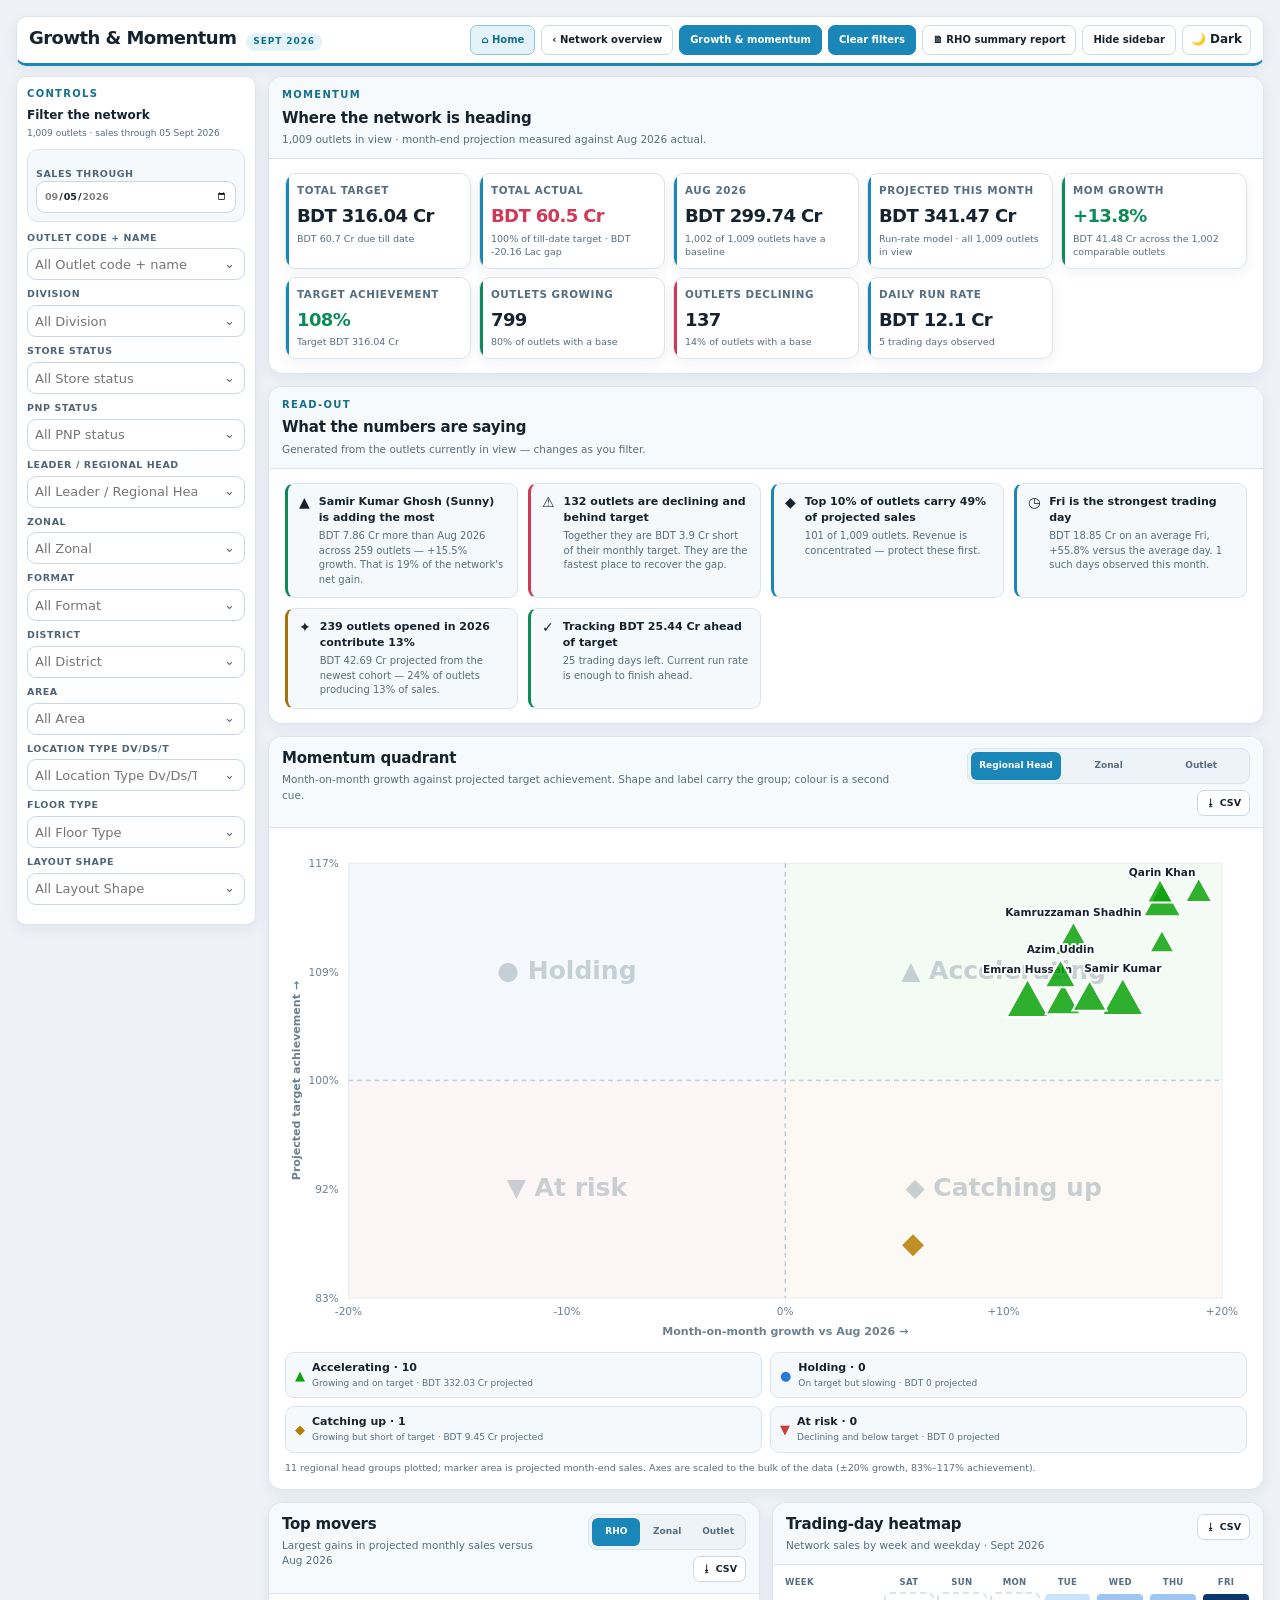
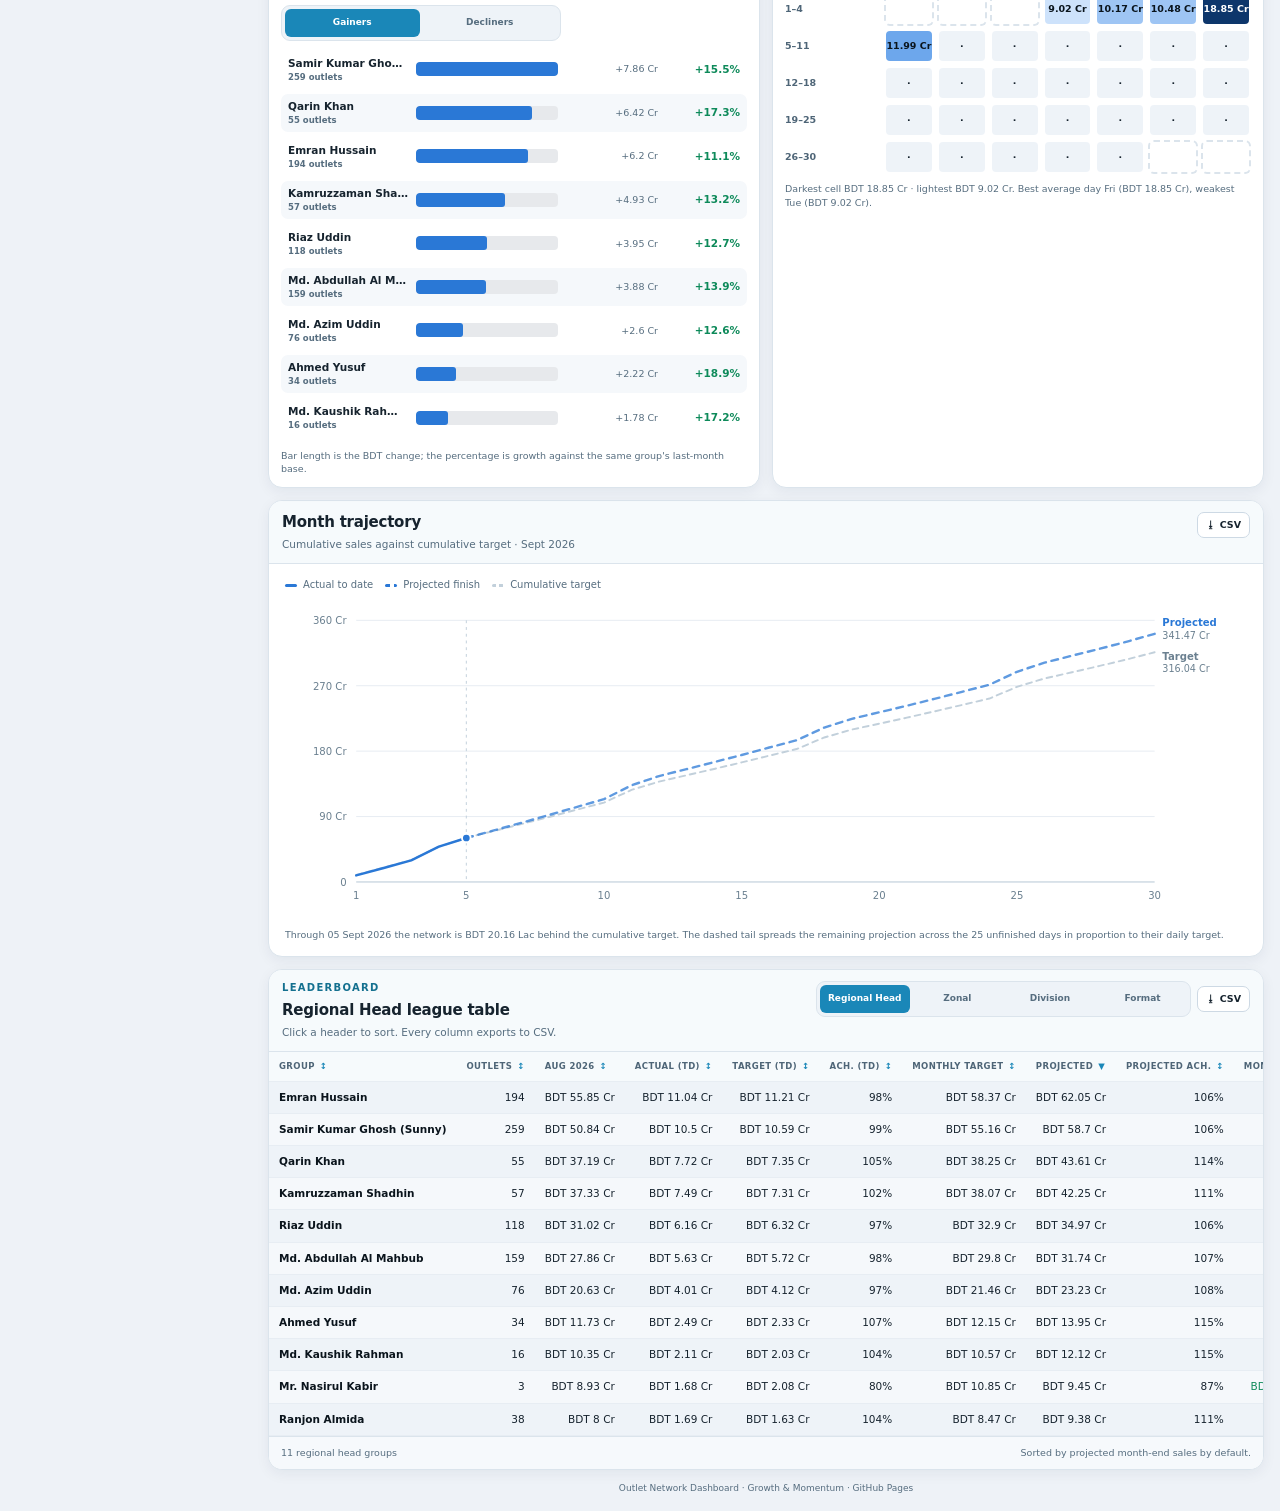
==== commit a7ea0ec1: "Add files via upload" ====
--- a/insights.html
+++ b/insights.html
@@ -1387,7 +1387,7 @@
       input.min = min; input.max = max; input.value = max;
     } else input.disabled = true;
 
-    byId('snapshotText').textContent = `${nf.format(baseRows.length)} outlets${input.value ? ' · sales through ' + prettyDate(input.value) : ''}`;
+    byId('snapshotText').textContent = `${nf.format(baseRows.length)} outlets${input.value ? ' · sales through ' + prettyDate(input.value) : ''}${OND.driveSyncNote(source)}`;
     rows = refreshSalesCalculations(baseRows, input.value, '');
     render();
   } catch (err) {
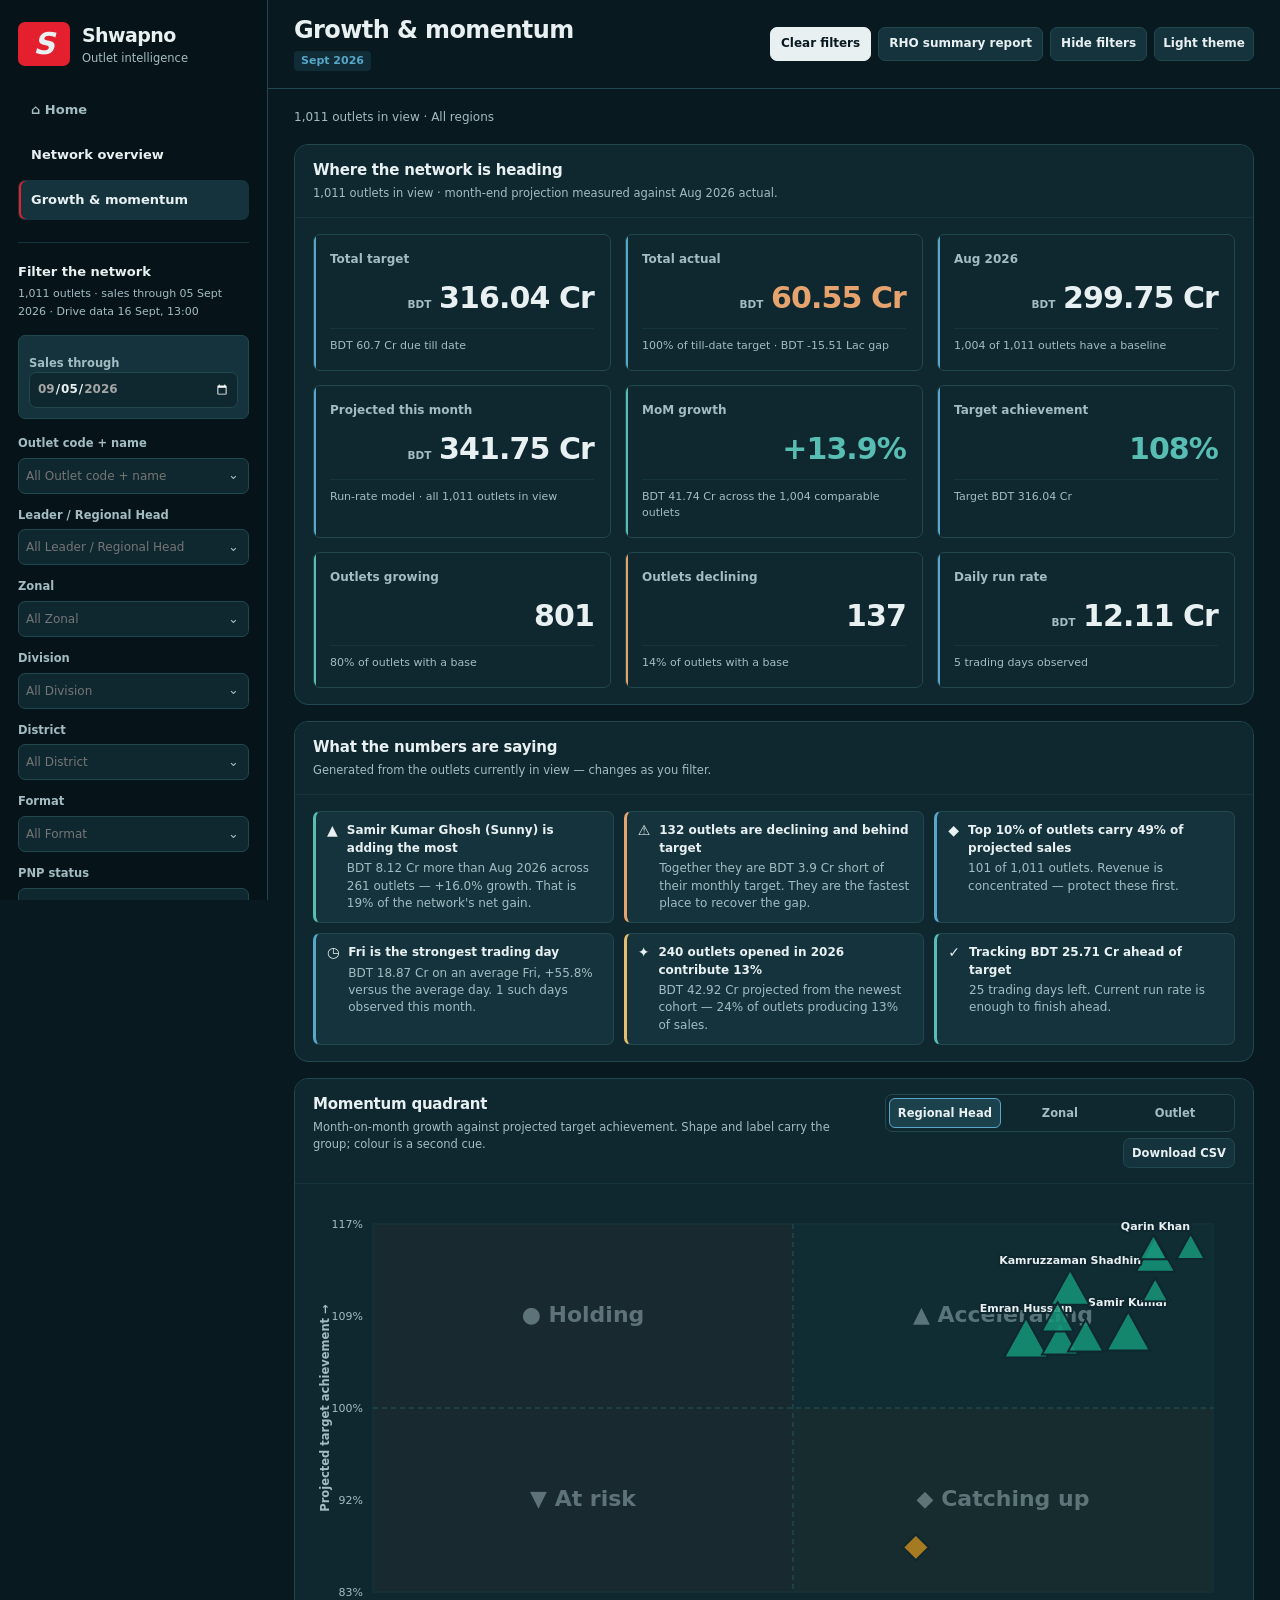
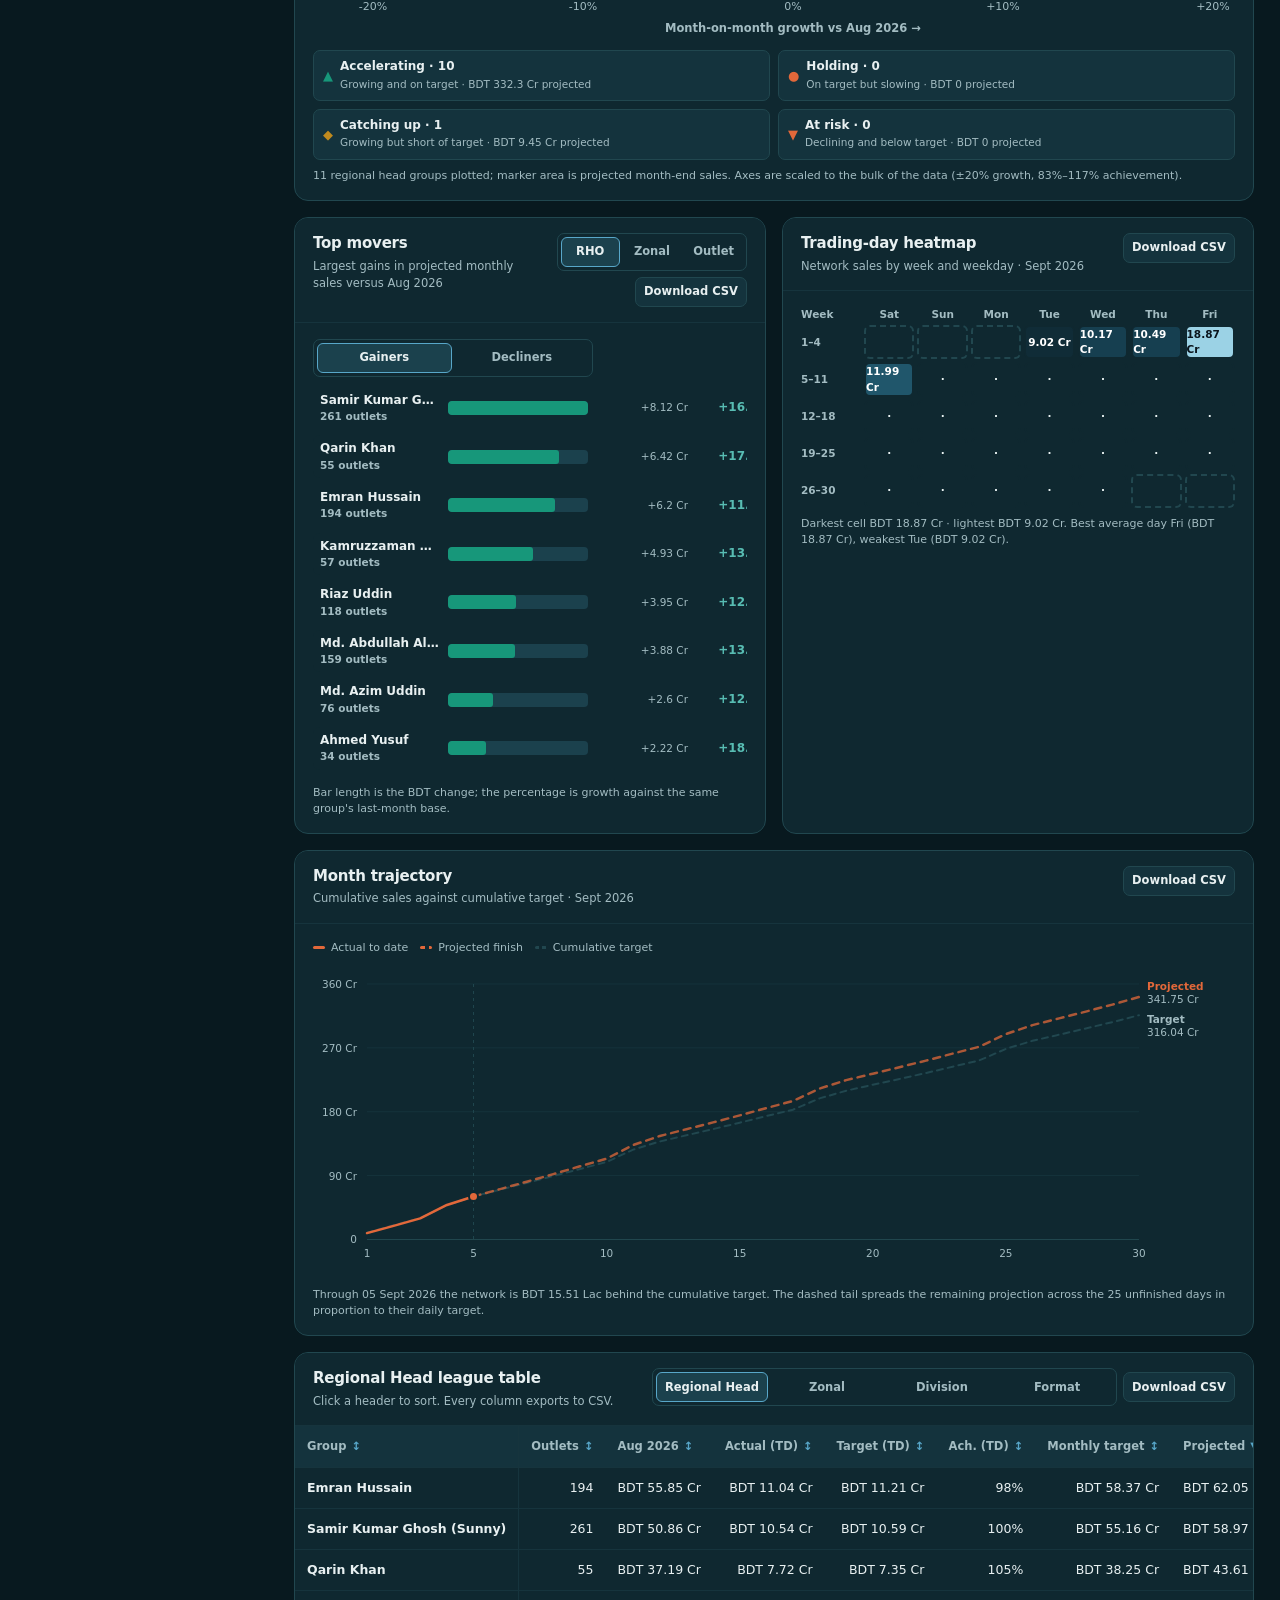
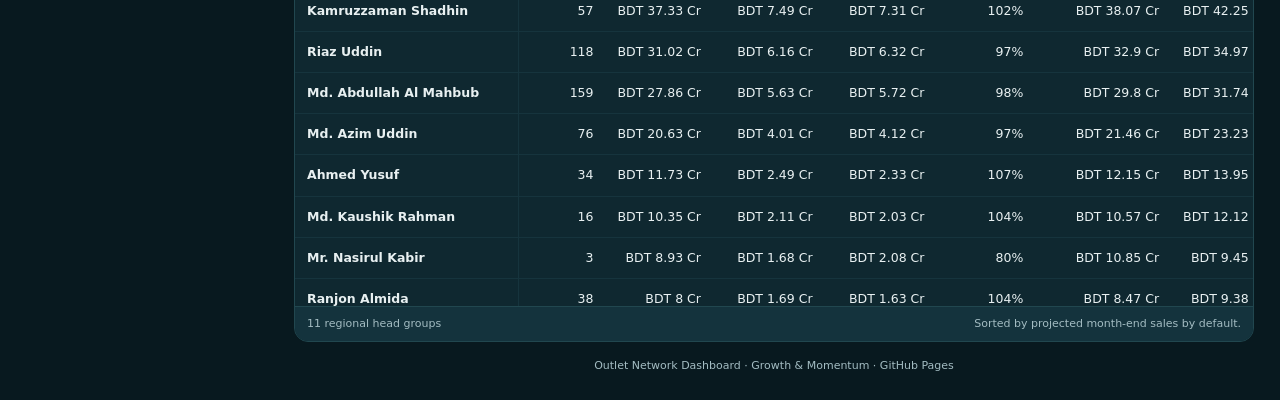
==== commit 4d6ff1fb: "Rebuild both dashboards with the Shwapno Dashboard System Add the responsive navigation rail, house " ====
--- a/insights.html
+++ b/insights.html
@@ -1,25 +1,26 @@
 <!doctype html>
-<html lang="en" data-theme="light">
+<html lang="en" data-theme="dark">
 <head>
 <meta charset="utf-8">
 <meta name="viewport" content="width=device-width,initial-scale=1">
 <title>Growth &amp; Momentum — Outlet Network</title>
 <link rel="stylesheet" href="./assets/theme.css">
-<script src="./assets/core.js"></script>
+<link rel="stylesheet" href="./assets/redesign.css?v=20260916">
+<script src="./assets/redesign.js?v=20260916" defer></script>
+<script src="./assets/core.js?v=20260916"></script>
 </head>
 <body>
+<a class="skip-link" href="#mainContent">Skip to dashboard</a>
+<button class="rail-scrim" id="railScrim" type="button" aria-label="Close filters" hidden></button>
 <main class="page">
   <header class="topbar">
     <div class="brand">
-      <h1>Growth &amp; Momentum</h1>
+      <h1>Growth &amp; momentum</h1>
       <span class="brand-tag" id="monthChip">—</span>
     </div>
     <div class="actions">
-      <a class="button home" href="https://operations-t.github.io/Dashboard-Portal/" target="_blank" rel="noopener noreferrer">⌂ Home</a>
-      <a class="button" href="./index.html">‹ Network overview</a>
-      <a class="button is-active" href="./insights.html" aria-current="page">Growth &amp; momentum</a>
       <button class="button primary" id="clearFilters" type="button">Clear filters</button>
-      <button class="button" id="openReport" type="button">🗎 RHO summary report</button>
+      <button class="button" id="openReport" type="button">RHO summary report</button>
       <button class="button" id="sidebarToggle" type="button" aria-controls="filterPanel" aria-expanded="true">Hide sidebar</button>
       <button class="button icon-only" data-theme-toggle type="button" aria-pressed="false">🌙 Dark</button>
     </div>
@@ -27,8 +28,10 @@
   <div class="message" id="message" role="status" aria-live="polite"></div>
 
   <div class="shell">
-    <aside class="sidebar" id="filterPanel">
-      <div class="sidebar-head"><div><span class="section-kicker">Controls</span><h2>Filter the network</h2><p id="snapshotText">Loading snapshot…</p></div></div>
+    <aside class="sidebar" id="filterPanel" aria-label="Navigation and filters"><div class="rail-brand"><span class="brand-mark" aria-hidden="true">S</span><div><strong>Shwapno</strong><span>Outlet intelligence</span></div><button class="button rail-close" id="railClose" type="button" aria-label="Close navigation and filters">✕</button></div><nav class="rail-nav" aria-label="Dashboard pages">      <a class="button home" href="https://operations-t.github.io/Dashboard-Portal/" target="_blank" rel="noopener noreferrer">⌂ Home</a>
+      <a class="button" href="./index.html">Network overview</a>
+      <a class="button is-active" href="./insights.html" aria-current="page">Growth &amp; momentum</a></nav>
+      <div class="sidebar-head"><div><h2>Filter the network</h2><p id="snapshotText">Loading snapshot…</p></div></div>
       <div class="period-box">
         <div class="date-stack"><label for="salesThroughDate">Sales through<input id="salesThroughDate" type="date"></label></div>
       </div>
@@ -36,14 +39,15 @@
       <p class="filter-summary" id="filterSummary"></p>
     </aside>
 
-    <section class="content">
+    <section class="content" id="mainContent">
+      <div class="selection-strip"><p class="scope-line" id="scopeLine">Loading network…</p><div id="activeFilters" class="active-filters" aria-label="Selected filters"></div></div>
       <!-- ---------- hero ---------- -->
       <section class="card">
         <div class="section-head">
-          <div><span class="section-kicker">Momentum</span><h2 id="insightsHeadline">Where the network is heading</h2><p id="heroSubtitle">Month-end projection measured against last month's actual.</p></div>
+          <div><h2 id="insightsHeadline">Where the network is heading</h2><p id="heroSubtitle">Month-end projection measured against last month's actual.</p></div>
         </div>
         <div class="section-body">
-          <div class="kpis wide" style="margin-bottom:0">
+          <div class="kpis wide" aria-live="polite" style="margin-bottom:0">
             <article class="kpi"><p class="kpi-label">Total target</p><p class="kpi-value" id="heroTotalTarget">—</p><p class="kpi-note" id="heroTotalTargetNote">Full-month target</p></article>
             <article class="kpi"><p class="kpi-label">Total actual</p><p class="kpi-value" id="heroTotalActual">—</p><p class="kpi-note" id="heroTotalActualNote">Sales till date</p></article>
             <article class="kpi"><p class="kpi-label" id="heroLastLabel">Last month</p><p class="kpi-value" id="insHeroLast">—</p><p class="kpi-note" id="heroLastNote">Full-month actual</p></article>
@@ -59,7 +63,7 @@
 
       <!-- ---------- auto callouts ---------- -->
       <section class="card">
-        <div class="section-head"><div><span class="section-kicker">Read-out</span><h2>What the numbers are saying</h2><p>Generated from the outlets currently in view — changes as you filter.</p></div></div>
+        <div class="section-head"><div><h2>What the numbers are saying</h2><p>Generated from the outlets currently in view — changes as you filter.</p></div></div>
         <div class="section-body"><div class="insight-callouts" id="callouts"></div></div>
       </section>
 
@@ -73,7 +77,7 @@
               <button type="button" data-quad-level="zonal">Zonal</button>
               <button type="button" data-quad-level="outlet">Outlet</button>
             </div>
-            <button class="button tiny" id="downloadQuadrantCsv" type="button">⭳ CSV</button>
+            <button class="button tiny" id="downloadQuadrantCsv" type="button">Download CSV</button>
           </div>
         </div>
         <div class="section-body">
@@ -94,7 +98,7 @@
                 <button type="button" data-mover-level="zonal">Zonal</button>
                 <button type="button" data-mover-level="outlet">Outlet</button>
               </div>
-              <button class="button tiny" id="downloadMoversCsv" type="button">⭳ CSV</button>
+              <button class="button tiny" id="downloadMoversCsv" type="button">Download CSV</button>
             </div>
           </div>
           <div class="chart-body">
@@ -111,7 +115,7 @@
         <section class="chart-card">
           <div class="section-head">
             <div><h2>Trading-day heatmap</h2><p id="heatSubtitle">Network sales by week and weekday</p></div>
-            <button class="button tiny" id="downloadHeatCsv" type="button">⭳ CSV</button>
+            <button class="button tiny" id="downloadHeatCsv" type="button">Download CSV</button>
           </div>
           <div class="chart-body">
             <div class="heatmap" id="heatmap"></div>
@@ -124,7 +128,7 @@
       <section class="card">
         <div class="section-head">
           <div><h2>Month trajectory</h2><p id="trajectorySubtitle">Cumulative sales against cumulative target, with the projected finish</p></div>
-          <button class="button tiny" id="downloadTrajectoryCsv" type="button">⭳ CSV</button>
+          <button class="button tiny" id="downloadTrajectoryCsv" type="button">Download CSV</button>
         </div>
         <div class="section-body">
           <ul class="viz-legend">
@@ -140,7 +144,7 @@
       <!-- ---------- league table ---------- -->
       <section class="card">
         <div class="section-head">
-          <div><span class="section-kicker">Leaderboard</span><h2 id="leagueTitle">Regional Head league table</h2><p>Click a header to sort. Every column exports to CSV.</p></div>
+          <div><h2 id="leagueTitle">Regional Head league table</h2><p>Click a header to sort. Every column exports to CSV.</p></div>
           <div class="section-head-actions">
             <div class="segmented">
               <button class="active" type="button" data-league-level="regionalHead">Regional Head</button>
@@ -148,7 +152,7 @@
               <button type="button" data-league-level="division">Division</button>
               <button type="button" data-league-level="format">Format</button>
             </div>
-            <button class="button tiny" id="downloadLeagueCsv" type="button">⭳ CSV</button>
+            <button class="button tiny" id="downloadLeagueCsv" type="button">Download CSV</button>
           </div>
         </div>
         <div class="table-wrap">
@@ -447,7 +451,7 @@
   document.querySelectorAll('[data-quad-level]').forEach(b => b.classList.toggle('active', b.dataset.quadLevel === quadLevel));
   const P = palette();
   const svg = byId('quadrantChart');
-  svg.replaceChildren(svgEl('title', {}));
+  svg.replaceChildren(svgEl('title', { id: svg.id === 'quadrantChart' ? 'quadrantTitle' : 'trajectoryTitle' }));
   svg.querySelector('title').textContent = 'Momentum quadrant scatter plot';
 
   const groups = groupBy(data, quadLevel)
@@ -455,7 +459,8 @@
     .map(g => ({ ...g, quad: quadrantOf(g.mom, g.projectedAchievement) }));
   quadExport = groups.slice();
 
-  const W = 1000, H = 520, pad = { t: 22, r: 26, b: 46, l: 66 };
+  const W = Math.max(280, Math.round(svg.parentElement.clientWidth)), H = W < 520 ? 350 : 440, pad = { t: 24, r: 22, b: 48, l: 60 };
+  svg.setAttribute('viewBox', `0 0 ${W} ${H}`); svg.style.height = H + 'px';
   const plotW = W - pad.l - pad.r, plotH = H - pad.t - pad.b;
 
   if (!groups.length) {
@@ -494,7 +499,7 @@
     svg.append(svgEl('rect', { x: w.x, y: w.y, width: w.w, height: w.h, fill: P.get(w.q.colorVar), opacity: 0.045 }));
     const label = svgEl('text', {
       x: w.x + w.w / 2, y: w.y + w.h / 2, 'text-anchor': 'middle', 'dominant-baseline': 'middle',
-      fill: P['--viz-muted'], 'font-size': 26, 'font-weight': 800, opacity: 0.35, 'pointer-events': 'none'
+      fill: P['--viz-muted'], 'font-size': W < 520 ? 12 : 22, 'font-weight': 650, opacity: 0.5, 'pointer-events': 'none'
     });
     label.textContent = `${w.q.glyph} ${w.q.label}`;
     svg.append(label);
@@ -528,7 +533,7 @@
     const dir = q.key === 'accelerating' ? -1 : 1;
     return svgEl('polygon', { points: `${px},${py + dir * r} ${px + r},${py - dir * r * 0.8} ${px - r},${py - dir * r * 0.8}` });
   };
-  const labelled = new Set(groups.slice().sort((a, b) => b.projected - a.projected).slice(0, isOutlet ? 0 : 8).map(g => g.name));
+  const labelled = new Set(groups.slice().sort((a, b) => b.projected - a.projected).slice(0, isOutlet ? 0 : W < 520 ? 3 : 8).map(g => g.name));
   const placed = [];
   groups.sort((a, b) => b.projected - a.projected).forEach(g => {
     const r = isOutlet ? 3 + Math.sqrt(g.projected / maxProj) * 6 : 7 + Math.sqrt(g.projected / maxProj) * 15;
@@ -728,11 +733,12 @@
 function renderTrajectory(data, daily) {
   const P = palette();
   const svg = byId('trajectoryChart');
-  svg.replaceChildren(svgEl('title', {}));
+  svg.replaceChildren(svgEl('title', { id: svg.id === 'quadrantChart' ? 'quadrantTitle' : 'trajectoryTitle' }));
   svg.querySelector('title').textContent = 'Cumulative sales versus target across the month';
   if (!daily.length) return;
 
-  const W = 1000, H = 330, pad = { t: 18, r: 96, b: 40, l: 74 };
+  const W = Math.max(280, Math.round(svg.parentElement.clientWidth - 36)), H = Math.max(240, Math.min(340, W * (W < 520 ? .75 : .34))), pad = { t: 18, r: W < 520 ? 68 : 96, b: 40, l: 54 };
+  svg.setAttribute('viewBox', `0 0 ${W} ${H}`); svg.style.height = H + 'px';
   const plotW = W - pad.l - pad.r, plotH = H - pad.t - pad.b;
 
   let ca = 0, ct = 0;
@@ -770,7 +776,7 @@
     svg.append(t);
   }
   daily.forEach(d => {
-    if (d.day % 5 !== 0 && d.day !== 1) return;
+    if (d.day !== 1 && d.day !== daily.length && d.day % (W < 520 ? 10 : 5) !== 0) return;
     const t = svgEl('text', { x: x(d.day), y: pad.t + plotH + 18, 'text-anchor': 'middle', fill: P['--viz-muted'], 'font-size': 10.5 });
     t.textContent = String(d.day);
     svg.append(t);
@@ -793,7 +799,7 @@
     const g = svgEl('g', {});
     const t1 = svgEl('text', { x: pad.l + plotW + 8, y: ly - 4, fill: color, 'font-size': 10.5, 'font-weight': 850 });
     t1.textContent = labelText;
-    const t2 = svgEl('text', { x: pad.l + plotW + 8, y: ly + 9, fill: P['--viz-muted'], 'font-size': 10 });
+    const t2 = svgEl('text', { x: pad.l + plotW + 8, y: ly + 9, fill: P['--viz-muted'], 'font-size': 10.5 });
     t2.textContent = compactNumber(value);
     g.append(t1, t2); svg.append(g);
   };
@@ -1359,7 +1365,7 @@
   filterPanel.refresh();
   const data = selectedRows();
   const active = FILTERS.filter(f => filters[f.key]?.length).map(f => f.label + ': ' + filters[f.key].join(', '));
-  byId('filterSummary').textContent = active.join(' · ');
+  byId('filterSummary').textContent = `${nf.format(data.length)} outlets in view` + (active.length ? ' · ' + active.join(' · ') : ' · All regions');
   const hero = renderHero(data);
   renderCallouts(data, hero);
   renderQuadrant(data);
@@ -1411,11 +1417,7 @@
 document.querySelectorAll('[data-mover-dir]').forEach(b => b.addEventListener('click', () => { moverDir = b.dataset.moverDir; renderMovers(selectedRows()); }));
 document.querySelectorAll('[data-league-level]').forEach(b => b.addEventListener('click', () => { leagueLevel = b.dataset.leagueLevel; renderLeague(selectedRows()); }));
 byId('clearFilters').addEventListener('click', () => { filters = emptyFilters(); saveFilters(filters); filterPanel.closeAll(); render(); });
-byId('sidebarToggle').addEventListener('click', () => {
-  const shell = document.querySelector('.shell'), hidden = shell.classList.toggle('sidebar-hidden'), btn = byId('sidebarToggle');
-  btn.textContent = hidden ? 'Show sidebar' : 'Hide sidebar';
-  btn.setAttribute('aria-expanded', String(!hidden));
-});
+
 byId('downloadQuadrantCsv').addEventListener('click', downloadQuadrantCsv);
 byId('downloadMoversCsv').addEventListener('click', downloadMoversCsv);
 byId('downloadHeatCsv').addEventListener('click', downloadHeatCsv);
@@ -1427,6 +1429,8 @@
 byId('reportPng').addEventListener('click', downloadReportPng);
 document.addEventListener('keydown', e => { if (e.key === 'Escape' && byId('reportOverlay').classList.contains('is-open')) closeReport(); });
 // Charts resolve tokens to concrete colours, so a theme switch needs a repaint.
+let chartWidth = 0;
+new ResizeObserver(() => { const width = byId('quadrantChart').parentElement.clientWidth; if (rows.length && Math.abs(width-chartWidth)>=12) { chartWidth=width; const data=selectedRows(); renderQuadrant(data); renderTrajectory(data, renderHero(data).daily); } }).observe(byId('quadrantChart').parentElement);
 document.addEventListener('ond:themechange', () => { if (rows.length) render(); });
 init();
 })();
--- a/assets/redesign.css
+++ b/assets/redesign.css
@@ -0,0 +1,227 @@
+/* Shwapno Dashboard System — additive presentation layer, September 2026. */
+:root,:root[data-theme="dark"] {
+  color-scheme:dark;
+  --brand:#e5202e;--brand-strong:#b5121b;
+  --good:#17977a;--good-soft:#0c2f2a;--good-ink:#58bdb3;
+  --warn:#c08a1e;--warn-soft:#33280d;--warn-ink:#e6bf6c;
+  --bad:#e2683a;--bad-soft:#3a2013;--bad-ink:#e6a36e;
+  --info:#58a7c9;--info-soft:#102c37;--idle:#6f8992;--idle-soft:#16303a;
+  --canvas:#08191f;--rail:#061419;--surface:#0f2830;--surface-2:#14333d;--surface-3:#1b414d;
+  --line:#21474f;--line-soft:#16343d;--ink:#e8f0f1;--ink-2:#a3bcc2;--ink-3:#7e9aa2;
+  --series-1:#e2683a;--series-2:#58a7c9;--series-3:#c08a1e;--grid:#16343d;
+  --seq-100:#102c37;--seq-200:#163f50;--seq-300:#20566b;--seq-400:#2d728c;--seq-500:#418caa;--seq-600:#58a7c9;--seq-700:#9bd2e5;
+  --scrim:rgba(4,6,10,.62);--shadow-lg:0 24px 64px rgba(0,0,0,.55);
+  --radius:14px;--radius-sm:7px;--radius-chip:4px;--rail-width:268px;
+}
+:root[data-theme="light"] {
+  color-scheme:light;
+  --brand:#b5121b;--brand-strong:#8f0d15;
+  --good:#0e6f59;--good-soft:#dff0eb;--good-ink:#0e6f59;
+  --warn:#8a6108;--warn-soft:#f8eed8;--warn-ink:#8a6108;
+  --bad:#b64a1c;--bad-soft:#fbe8de;--bad-ink:#b64a1c;
+  --info:#1c6b87;--info-soft:#e4eff4;--idle:#62777f;--idle-soft:#eaeff1;
+  --canvas:#e9eeef;--rail:#ffffff;--surface:#ffffff;--surface-2:#f3f7f8;--surface-3:#e7eef0;
+  --line:#cfdcdf;--line-soft:#e2eaec;--ink:#0c2229;--ink-2:#47646d;--ink-3:#6d888f;
+  --series-1:#b64a1c;--series-2:#1c6b87;--series-3:#8a6108;--grid:#dde7e9;
+  --seq-100:#e4eff4;--seq-200:#cfE4ec;--seq-300:#a7cedd;--seq-400:#7db2c6;--seq-500:#5094ae;--seq-600:#2e7e9c;--seq-700:#1c6b87;
+  --scrim:rgba(19,25,37,.42);--shadow-lg:0 24px 64px rgba(19,25,37,.18);
+}
+/* Aliases let the existing rendering engine use the house palette. */
+:root,:root[data-theme] {
+  --bg:var(--canvas);--panel:var(--surface);--panel-2:var(--surface);--head:var(--surface-2);
+  --sunken:var(--surface-2);--sunken-2:var(--surface);--pop:var(--surface);--zebra:var(--surface);--track:var(--surface-3);
+  --line-2:var(--line);--line-3:var(--line-soft);--input-line:var(--line);
+  --text:var(--ink);--text-strong:var(--ink);--muted:var(--ink-2);--muted-2:var(--ink-2);--on-accent:var(--ink);
+  --accent:var(--info);--accent-2:var(--info);--accent-ink:var(--info);--accent-solid:var(--surface-3);--accent-solid-hover:var(--surface-2);
+  --accent-tint:var(--info-soft);--accent-tint-2:var(--info-soft);--accent-line:var(--info);
+  --green:var(--good-ink);--green-ink:var(--good-ink);--green-tint:var(--good-soft);
+  --amber:var(--warn-ink);--amber-ink:var(--warn-ink);--amber-tint:var(--warn-soft);
+  --red:var(--bad-ink);--red-ink:var(--bad-ink);--red-tint:var(--bad-soft);
+  --btn:var(--surface-2);--btn-hover:var(--surface-3);--btn-line:var(--line);--btn-line-hover:var(--info);--input-bg:var(--surface);
+  --viz-surface:var(--surface);--viz-grid:var(--grid);--viz-axis:var(--line);--viz-ink:var(--ink);--viz-muted:var(--ink-2);
+  --div-pos:var(--good);--div-neg:var(--bad);--div-mid:var(--surface-3);
+  --status-good:var(--good);--status-warning:var(--warn);--status-serious:var(--bad);--status-critical:var(--bad);--shadow:none;
+}
+body {font-family:"Inter","Segoe UI",system-ui,-apple-system,"Helvetica Neue",Arial,sans-serif;font-size:13px;font-variant-numeric:tabular-nums;}
+:focus-visible {outline:2px solid var(--brand)!important;outline-offset:2px;}
+.page {width:100%;max-width:1920px;padding:0 0 0 var(--rail-width);margin:0 auto;}
+.shell,.shell.sidebar-hidden {display:block;}
+.sidebar {position:fixed;inset:0 auto 0 0;width:var(--rail-width);max-height:100dvh;padding:22px 18px;border:0;border-right:1px solid var(--line);border-radius:0;background:var(--rail);z-index:110;overscroll-behavior:contain;}
+.rail-brand {display:flex;align-items:center;gap:12px;padding:0 0 24px;}
+.brand-mark {display:grid;place-items:center;background:var(--brand);color:var(--surface);font-size:25px;font-weight:700;width:52px;height:44px;border-radius:7px;}
+.rail-brand strong {display:block;font-size:19px;font-weight:650;letter-spacing:-.03em;}
+.rail-brand span:not(.brand-mark) {display:block;font-size:11.5px;color:var(--ink-2);}
+.rail-nav {display:grid;gap:5px;padding-bottom:22px;margin-bottom:20px;border-bottom:1px solid var(--line-soft);}
+.rail-nav .button {justify-content:flex-start;min-height:40px;background:transparent;border-color:transparent;font-size:13px;font-weight:550;padding:9px 12px;}
+.rail-nav .button.home {color:var(--ink-2);}
+.rail-nav .button.is-active {background:var(--surface-2);color:var(--ink);box-shadow:inset 2px 0 var(--brand);}
+.rail-nav .button:hover {background:var(--surface-2);}
+.rail-close {display:none;}
+.topbar {position:sticky;top:0;z-index:90;min-height:82px;margin:0;padding:17px 26px;gap:14px;border:0;border-bottom:1px solid var(--line);border-radius:0;background:var(--canvas);box-shadow:none;}
+.brand {display:flex;flex-direction:column;align-items:flex-start;gap:6px;}
+.topbar h1 {font-size:24px;font-weight:650;line-height:1.15;letter-spacing:-.025em;}
+.brand-tag {font-size:11px;letter-spacing:0;text-transform:none;font-weight:600;border-radius:4px;padding:2px 7px;}
+.actions {gap:7px;}
+.button {font-size:12px;font-weight:600;min-height:34px;padding:6px 10px;transition:none;}
+.button.tiny {font-size:11.5px;min-height:30px;}
+.button.primary {background:var(--ink);color:var(--canvas);border-color:var(--ink);}
+.button.primary:hover {background:var(--ink-2);border-color:var(--ink-2);}
+.content {padding:20px 26px 26px;}
+.message.is-visible {margin:16px 26px 0;}
+.selection-strip {margin-bottom:18px;}
+.scope-line {font-size:12px;color:var(--ink-2);margin:0;}
+.active-filters {display:flex;gap:7px;flex-wrap:wrap;}
+.active-filters:not(:empty) {margin-top:10px;}
+.filter-pill {display:flex;align-items:center;gap:8px;border:1px solid var(--line);border-radius:999px;background:var(--surface-3);color:var(--ink);padding:4px 9px;font-size:11.5px;cursor:pointer;}
+.filter-pill:hover {color:var(--bad-ink);}
+.sidebar-head {margin-bottom:15px;}
+.sidebar-head h2 {font-size:13px;font-weight:650;}
+.sidebar-head p,.filter-summary {font-size:11px;color:var(--ink-2);line-height:1.6;}
+.period-box {border-radius:7px;padding:10px;margin-bottom:16px;}
+.period-mode-toggle,.segmented {border-radius:7px;background:var(--surface);}
+.period-mode-toggle button,.segmented button {font-size:11.5px;font-weight:600;border:1px solid transparent;min-height:30px;white-space:normal;}
+.period-mode-toggle button.active,.segmented button.active {background:var(--surface-3);border-color:var(--info);color:var(--ink);}
+.field {margin-bottom:13px;gap:6px;}
+.field>label,.date-stack label {font-size:11.5px;font-weight:600;color:var(--ink-2);text-transform:none;letter-spacing:0;}
+.field>label {display:flex;align-items:center;justify-content:space-between;}
+.filter-count {color:var(--info);font-size:11px;}
+.field input,.date-stack input,.table-search input {height:36px;border-radius:7px;font-size:12px;}
+.field input:focus,.date-stack input:focus,.table-search input:focus {box-shadow:none;border-color:var(--brand);}
+.field.is-selected input {border-color:var(--info);}
+.combo-toggle {height:34px;}
+.combo-menu {position:static;margin-top:7px;max-height:280px;border-radius:7px;box-shadow:none;}
+.combo-menu [role="listbox"] {display:grid;}
+.combo-option {font-size:12px;border-radius:4px;}
+.combo-option-name {flex:1;}
+.combo-count {margin-left:auto;color:var(--ink-2);font-size:11px;}
+.combo-check {border-radius:3px;}
+.combo-option.is-current .combo-check {background:var(--info);color:var(--canvas);border-color:var(--info);}
+.combo-tools {display:flex;justify-content:space-between;align-items:center;gap:7px;padding:5px;flex-wrap:wrap;border-bottom:1px solid var(--line-soft);margin-bottom:5px;}
+.combo-tools button {border:0;background:none;color:var(--ink-2);text-decoration:underline;font-size:11px;cursor:pointer;padding:3px;}
+.combo-tools small {width:100%;color:var(--ink-2);font-size:10.5px;}
+.card,.chart-card {margin-bottom:16px;box-shadow:none;border-radius:14px;}
+.section-head {padding:15px 18px;background:var(--surface);border-bottom-color:var(--line-soft);}
+.section-head h2 {font-size:15px;font-weight:650;}
+.section-head p {font-size:11.5px;line-height:1.5;}
+.section-body,.chart-body {padding:16px 18px;}
+.sales-scorecards {grid-template-columns:repeat(3,minmax(0,1fr));gap:14px;}
+.sales-scorecard {padding:16px;border-radius:7px;background:var(--surface);border:1px solid var(--line);border-left:2px solid var(--info);}
+.sales-scorecard.projected {border-color:var(--line);border-left-color:var(--series-3);}
+.sales-scorecard.lastmonth {border-color:var(--line);border-left-color:var(--good);}
+.sales-scorecard-head {flex-wrap:wrap;min-height:70px;margin-bottom:12px;}
+.sales-scorecard-title {font-size:13px;font-weight:650;}
+.sales-scorecard-subtitle {font-size:11px;}
+.sales-comparison-grid {grid-template-columns:repeat(2,minmax(0,1fr));gap:16px 10px;}
+.sales-metric {border:0;padding:0;text-align:right;}
+.sales-metric-label {font-size:11.5px;font-weight:600;letter-spacing:0;text-transform:none;}
+.sales-metric-value {font-size:23px;font-weight:660;letter-spacing:-.03em;}
+.sales-card-note {font-size:11px;line-height:1.5;margin-top:10px;}
+.sales-status,.badge {font-size:11px;font-weight:650;text-transform:none;border:0;border-radius:4px;padding:3px 7px;}
+.sales-status.good {background:var(--good-soft);color:var(--good-ink);}
+.sales-status.watch {background:var(--warn-soft);color:var(--warn-ink);}
+.sales-status.bad {background:var(--bad-soft);color:var(--bad-ink);}
+.sales-breakdown {margin-top:20px;border-top-color:var(--line-soft);}
+.sales-breakdown>summary {padding-top:15px;}
+.sales-breakdown>summary h3 {font-size:13px;font-weight:650;}
+.sales-breakdown-content {overflow:auto;}
+.breakdown-grid {grid-template-columns:minmax(145px,1.5fr) repeat(6,minmax(90px,1fr)) 80px;min-width:900px;}
+.sales-breakdown-head {padding:10px 8px;background:var(--surface-2);font-size:11.5px;font-weight:600;letter-spacing:0;text-transform:none;}
+.sales-breakdown-row {border-radius:0;border-bottom:1px solid var(--line-soft);padding:10px 8px;}
+.sales-breakdown-value {font-size:12px;}
+.sales-breakdown-name {font-weight:620;font-size:12px;}
+.sales-breakdown-rows {min-width:900px;}
+.kpis {grid-template-columns:repeat(6,minmax(0,1fr));gap:12px;margin-bottom:16px;}
+#kpis .kpi:first-child {grid-column:span 2;}
+.kpis.wide {grid-template-columns:repeat(3,minmax(0,1fr));gap:14px;}
+.kpi {padding:16px;min-height:120px;border-radius:7px;box-shadow:none;}
+.kpi:before {width:2px;}
+.kpi-label {font-size:12px;font-weight:600;text-transform:none;letter-spacing:0;}
+.kpi-value {font-size:30px;font-weight:660;letter-spacing:-.03em;text-align:right;margin:8px 0;}
+#kpis .kpi:first-child .kpi-value {font-size:44px;line-height:1.05;}
+.kpi-note {font-size:11px;padding-top:9px;border-top:1px solid var(--line-soft);}
+.chart-grid {grid-template-columns:repeat(2,minmax(0,1fr));gap:16px;margin-bottom:0;align-items:stretch;}
+.chart-grid .chart-card {min-width:0;}
+.bar-row {grid-template-columns:minmax(90px,1.3fr) minmax(45px,1.6fr) auto;gap:10px;}
+.bar-label {font-size:12.5px;}
+.bar-label-primary {font-weight:620;}
+.bar-label-secondary,.donut-head p {font-size:11px;}
+.bar-track {height:9px;}
+.bar-value {font-size:12.5px;font-weight:650;}
+.mix-grid {grid-template-columns:1fr;}
+.mix-item {display:grid;grid-template-columns:1fr 148px;align-items:center;border-radius:7px;padding:12px;}
+.donut-head {grid-column:1;}
+.donut-head h3 {font-size:12.5px;}
+.donut-wrap {grid-column:2;grid-row:1 / span 2;}
+.donut-svg {width:148px;height:148px;}
+.donut-legend {grid-column:1;grid-row:2;margin-top:0;}
+.donut-legend li {font-size:11.5px;}
+.donut-center strong {font-size:26px;font-weight:660;}
+.donut-center span {font-size:10.5px;text-transform:none;}
+.legend-dot {border-radius:0;}
+.table-scroll {background:var(--surface);}
+.table-scroll th {font-size:11.5px;font-weight:600;text-transform:none;letter-spacing:0;padding:12px;}
+.table-scroll td {font-size:12.5px;padding:11px 12px;}
+.table-scroll th:first-child,.table-scroll td:first-child {position:sticky;left:0;background:var(--surface);border-right:1px solid var(--line-soft);z-index:2;}
+.table-scroll th:first-child {background:var(--surface-2);z-index:4;}
+.table-scroll td:first-child {font-weight:620;}
+.table-scroll tbody tr:nth-child(even) {background:var(--surface);}
+.table-scroll tbody tr:hover,.table-scroll tbody tr:hover td:first-child {background:var(--surface-2);}
+.table-note-line,.footer-note,.viz-note,.viz-legend,.empty,.detail-drill-status {font-size:11px;}
+.table-note-line {flex-wrap:wrap;}
+.quadrant-chip {border-radius:7px;font-size:12px;}
+.quadrant-chip small,.mover-name small,.mover-abs {font-size:10.5px;}
+.quadrant-chip strong,.mover-name,.mover-value,.callout h4 {font-size:12px;font-weight:650;}
+.callout {border-radius:7px;}
+.callout p {font-size:12px;}
+.heatmap,.heat-label,.heat-cell,.heat-head {font-size:10.5px;}
+.heat-head {text-transform:none;letter-spacing:0;}
+.heat-row {grid-template-columns:60px repeat(7,minmax(30px,1fr));}
+.data-tools {position:relative;}
+.data-tools>summary {list-style:none;cursor:pointer;}
+.data-tools-menu {position:absolute;right:0;top:42px;width:180px;display:grid;gap:8px;background:var(--surface);border:1px solid var(--line);padding:12px;border-radius:7px;}
+.skip-link {position:fixed;left:16px;top:-100px;z-index:400;padding:10px;background:var(--surface);}
+.skip-link:focus {top:10px;}
+.rail-scrim {position:fixed;inset:0;z-index:100;background:var(--scrim);border:0;}
+body.rail-open {overflow:hidden;}
+body.rail-collapsed .page {padding-left:0;}
+@media(min-width:1920px) {.sidebar {left:calc((100vw - 1920px)/2);}}
+@media(max-width:1200px) and (min-width:1081px) {.sales-scorecards {grid-template-columns:1fr;}.sales-comparison-grid {grid-template-columns:repeat(4,minmax(0,1fr));}.sales-scorecard-head {min-height:0;}.kpis {grid-template-columns:repeat(3,minmax(0,1fr));}}
+@media(max-width:1080px) {
+ .page {padding-left:0;}.topbar {padding:16px 20px;}.content {padding:20px;}
+ .sidebar {width:min(320px,calc(100vw - 32px));box-shadow:var(--shadow-lg);}
+ .sidebar-fields {display:block;}.rail-close {display:inline-flex;margin-left:auto;}
+ .sales-scorecards {grid-template-columns:repeat(3,minmax(0,1fr));}
+ .kpis {grid-template-columns:repeat(3,minmax(0,1fr));}
+}
+@media(max-width:800px) {
+ .sales-scorecards,.chart-grid {grid-template-columns:1fr;}.sales-scorecard-head {min-height:0;}
+ .sales-comparison-grid {grid-template-columns:repeat(4,minmax(0,1fr));}
+ .topbar {flex-direction:row;align-items:center;flex-wrap:wrap;}.actions {display:flex;width:auto;flex-wrap:wrap;}
+ .actions .button {width:auto;}.topbar h1 {font-size:21px;}.kpis.wide {grid-template-columns:repeat(2,minmax(0,1fr));}
+}
+@media(max-width:520px) {
+ .content {padding:16px 12px;}.topbar {padding:14px 12px;}.brand {width:100%;flex-direction:row;justify-content:space-between;align-items:center;}
+ .actions {width:100%;gap:6px;}.button {font-size:11.5px;}.actions .button {min-height:36px;}
+ .section-body,.chart-body {padding:14px;}.section-head {padding:14px;}.sales-scorecard {padding:14px;}
+ .sales-comparison-grid {grid-template-columns:repeat(2,minmax(0,1fr));}.sales-metric-value {font-size:25px;}
+ .kpis,.kpis.wide {grid-template-columns:repeat(2,minmax(0,1fr));gap:10px;}.kpi {padding:12px;}.kpi-value {font-size:26px;}
+ .section-head-actions {justify-content:flex-start;max-width:100%;}.segmented {max-width:100%;}.segmented button {padding:4px 6px;font-size:11px;}
+ .bar-row {grid-template-columns:minmax(70px,1.2fr) minmax(40px,1fr) auto;}.mix-item {grid-template-columns:1fr 130px;}.donut-svg {width:130px;height:130px;}
+ .mover-row {grid-template-columns:minmax(80px,1fr) 50px 70px 65px;gap:5px;}
+ .heatmap {overflow:auto;}.heat-row {min-width:300px;grid-template-columns:52px repeat(7,minmax(30px,1fr));}
+ .quadrant-legend {grid-template-columns:repeat(2,minmax(0,1fr));}.quadrant-chip {padding:7px;}
+ .directory-controls {justify-content:flex-start;}.table-search {width:100%;}
+ .message.is-visible {margin:12px;}.data-tools-menu {left:0;right:auto;}
+}
+@media(prefers-reduced-motion:reduce) {*,*::before,*::after {animation:none!important;transition:none!important;scroll-behavior:auto!important;}}
+@media print {.page {padding:0;}.topbar {position:static;}.rail-scrim,.skip-link,.selection-strip {display:none!important;}.content {padding:0;}}
+.chart-body:has(.breakdown-grid) {overflow:auto;}
+.badge small {display:block;font-size:10.5px;font-weight:500;white-space:normal;}
+.quadrant-svg,.trajectory-svg {width:100%;max-height:none;display:block;}
+.sales-scorecard .sales-status {white-space:normal;}
+.brand-mark {color:var(--ink);font-size:30px;font-weight:700;font-style:italic;}
+.currency-unit {font-size:10.5px;font-weight:600;color:var(--ink-2);margin-right:4px;letter-spacing:0;}
+.currency-number {white-space:nowrap;}
+@media(max-width:520px) {.kpi-value .currency-unit {display:block;line-height:1.2;}.kpi-value:has(.currency-unit) {font-size:23px;}.brand {gap:8px;}.brand-tag {flex-shrink:0;}.topbar h1 {font-size:20px;}}
+.sales-metric-value .currency-unit {display:block;line-height:1.2;margin-bottom:3px;}
+@media(min-width:1201px) {#kpis .kpi:nth-child(2),#kpis .kpi:nth-child(3),#kpis .kpi:nth-child(6),#kpis .kpi:nth-child(7) {grid-column:span 2;}}
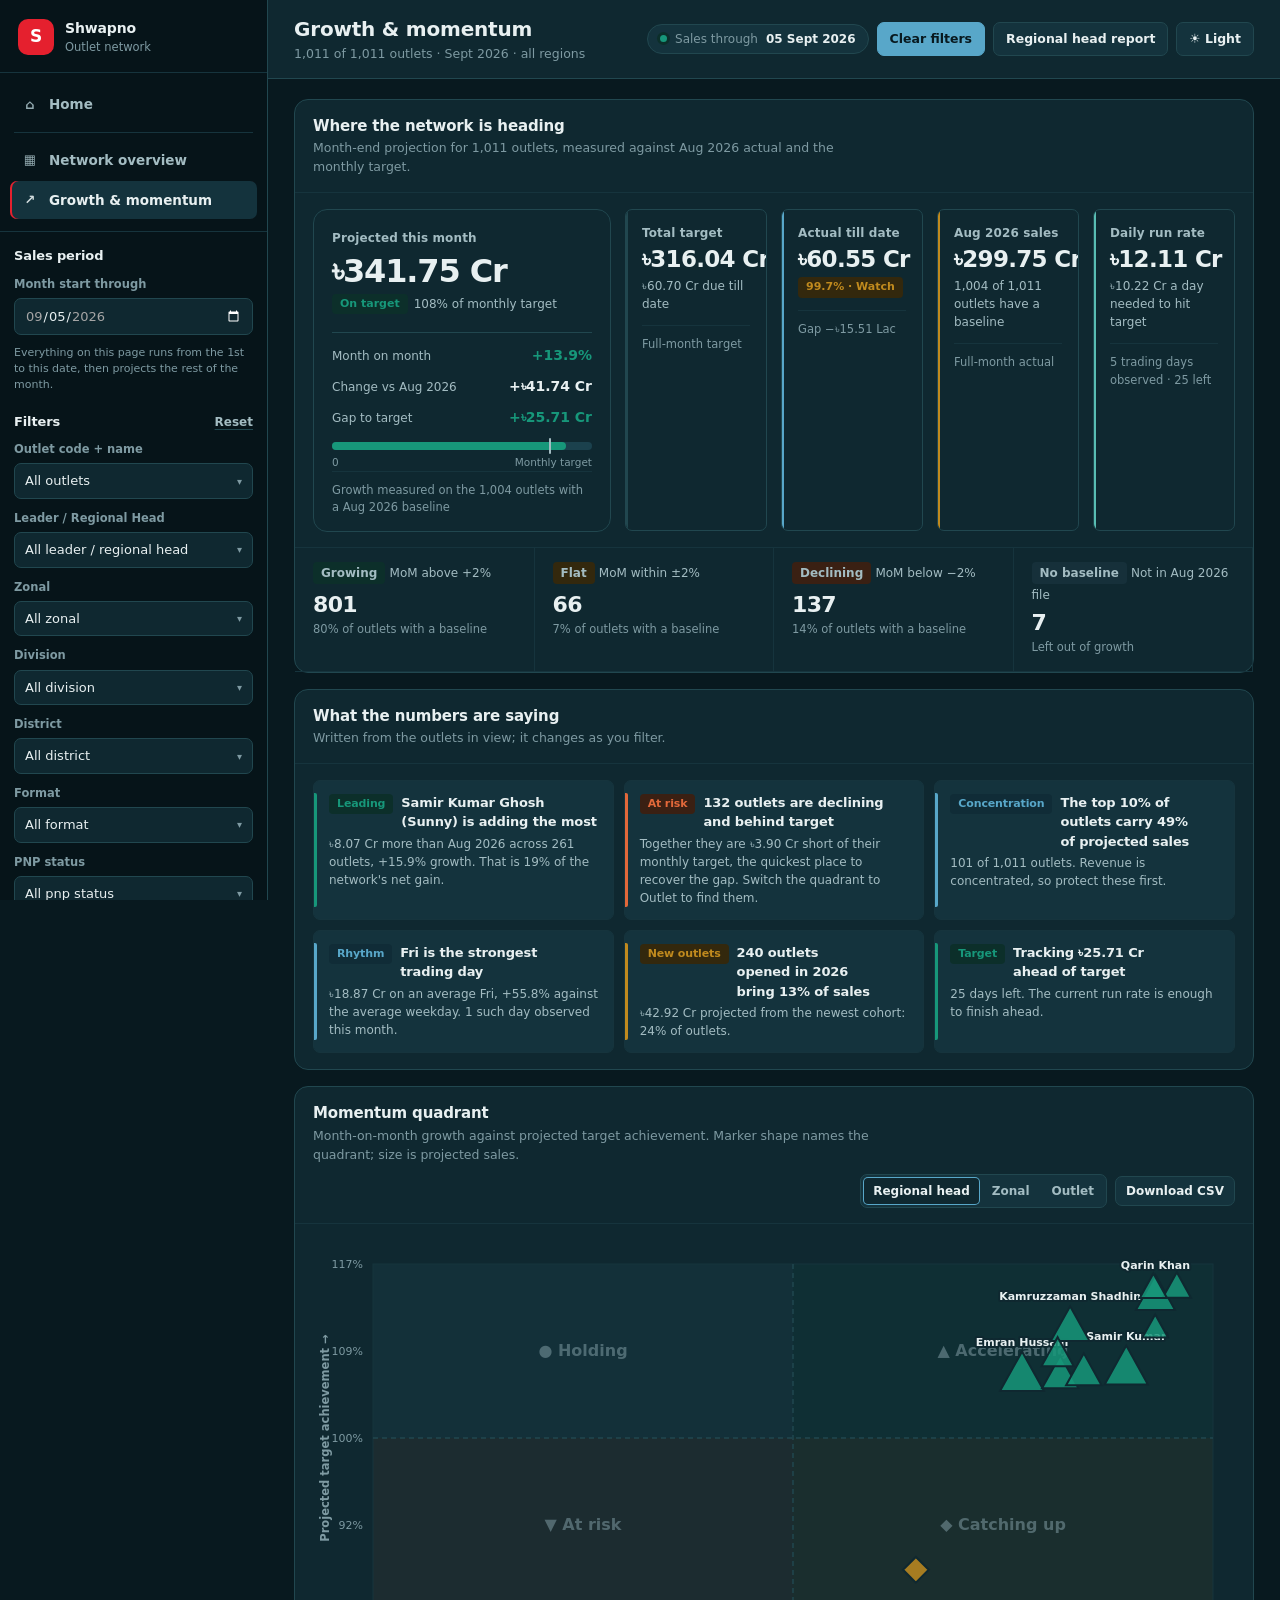
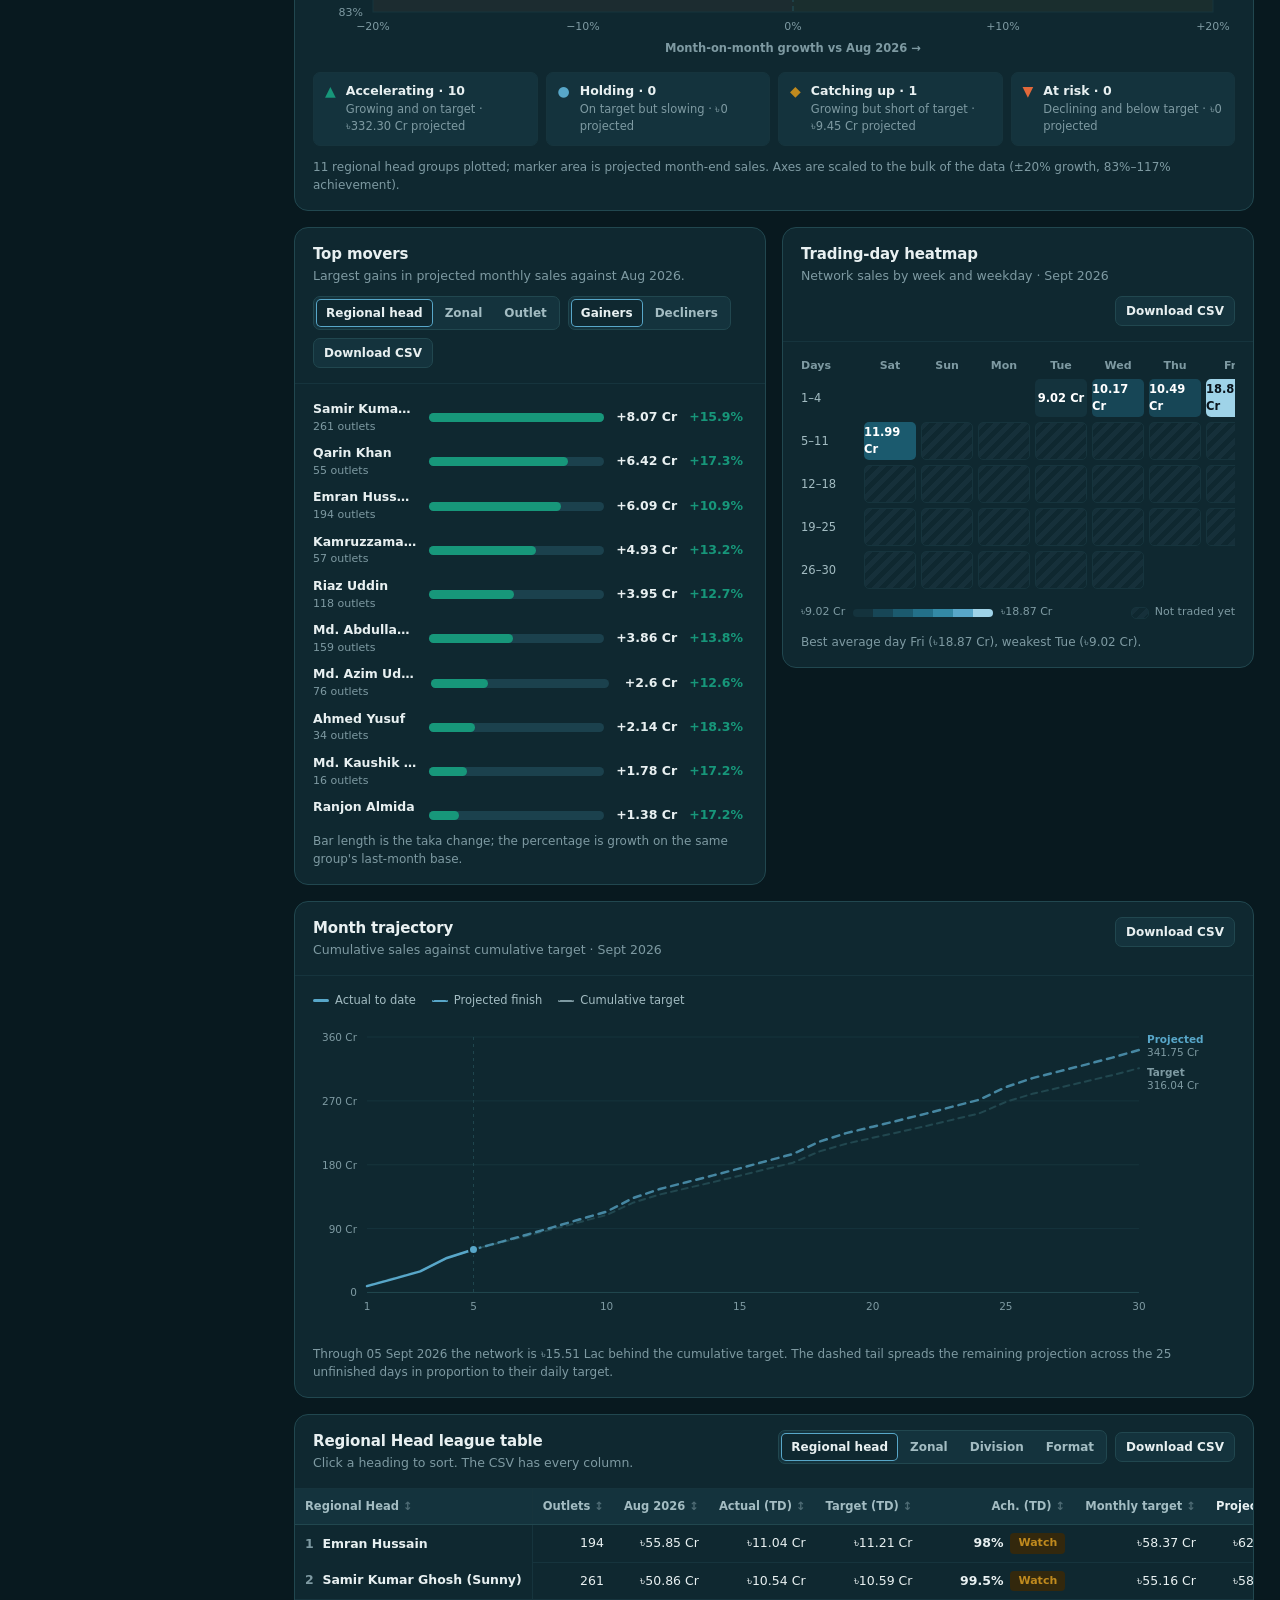
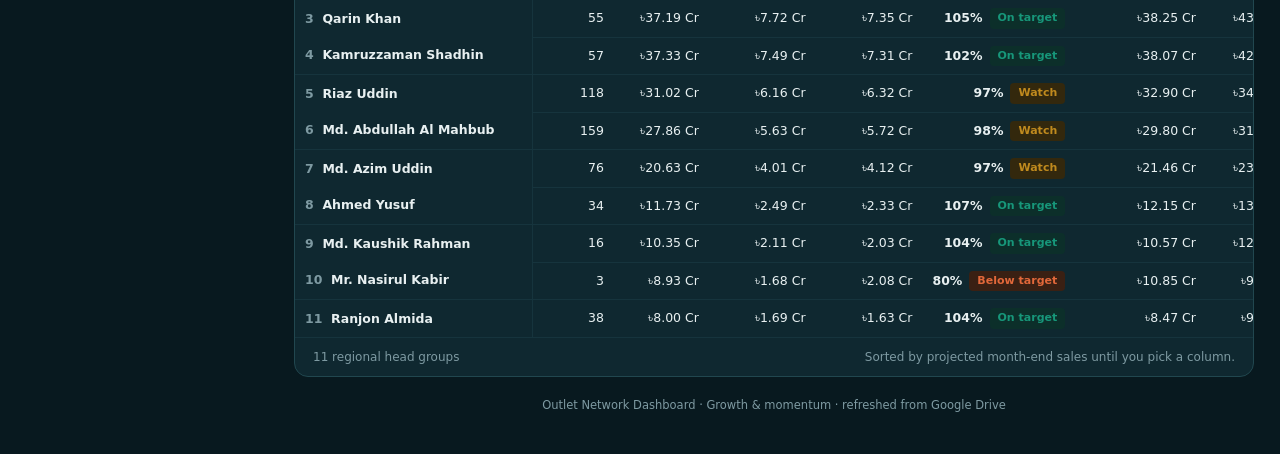
==== commit dae9aff7: "Replace dashboard with rebuilt Shwapno source" ====
--- a/insights.html
+++ b/insights.html
@@ -3,183 +3,198 @@
 <head>
 <meta charset="utf-8">
 <meta name="viewport" content="width=device-width,initial-scale=1">
+<meta name="theme-color" content="#08191f">
 <title>Growth &amp; Momentum — Outlet Network</title>
-<link rel="stylesheet" href="./assets/theme.css">
-<link rel="stylesheet" href="./assets/redesign.css?v=20260916">
-<script src="./assets/redesign.js?v=20260916" defer></script>
-<script src="./assets/core.js?v=20260916"></script>
+<link rel="stylesheet" href="./assets/shwapno.css?v=20260916b">
+<script src="./assets/core.js?v=20260916b"></script>
+<script src="./assets/profile.js?v=20260916b" defer></script>
+<link rel="stylesheet" href="./assets/report.css?v=20260916b">
+<script src="./assets/vendor/html2canvas.min.js" defer></script>
 </head>
 <body>
-<a class="skip-link" href="#mainContent">Skip to dashboard</a>
-<button class="rail-scrim" id="railScrim" type="button" aria-label="Close filters" hidden></button>
-<main class="page">
-  <header class="topbar">
-    <div class="brand">
-      <h1>Growth &amp; momentum</h1>
-      <span class="brand-tag" id="monthChip">—</span>
+<a class="skip-link" href="#view">Skip to dashboard</a>
+<button class="scrim" id="railScrim" type="button" aria-label="Close filters" hidden></button>
+
+<div class="app">
+  <aside class="rail" id="rail" aria-label="Pages and filters" tabindex="-1">
+    <div class="rail-brand">
+      <span class="brand-mark" aria-hidden="true">S</span>
+      <div><span class="brand-name">Shwapno</span><span class="brand-sub">Outlet network</span></div>
+      <button class="rail-close" id="railClose" type="button" aria-label="Close filters">×</button>
     </div>
-    <div class="actions">
-      <button class="button primary" id="clearFilters" type="button">Clear filters</button>
-      <button class="button" id="openReport" type="button">RHO summary report</button>
-      <button class="button" id="sidebarToggle" type="button" aria-controls="filterPanel" aria-expanded="true">Hide sidebar</button>
-      <button class="button icon-only" data-theme-toggle type="button" aria-pressed="false">🌙 Dark</button>
+    <nav class="rail-nav" aria-label="Dashboard pages">
+      <a class="nav-item" href="https://operations-t.github.io/Dashboard-Portal/" target="_blank" rel="noopener"><span class="nav-glyph" aria-hidden="true">⌂</span>Home</a>
+      <div class="nav-divider"></div>
+      <a class="nav-item" href="./index.html"><span class="nav-glyph" aria-hidden="true">▦</span>Network overview</a>
+      <a class="nav-item is-active" href="./insights.html" aria-current="page"><span class="nav-glyph" aria-hidden="true">↗</span>Growth &amp; momentum</a>
+    </nav>
+
+    <div class="rail-section">
+      <div class="rail-head"><h2>Sales period</h2></div>
+      <label class="field">Month start through
+        <input id="salesThroughDate" type="date">
+      </label>
+      <p class="rail-note">Everything on this page runs from the 1st to this date, then projects the rest of the month.</p>
     </div>
-  </header>
-  <div class="message" id="message" role="status" aria-live="polite"></div>
-
-  <div class="shell">
-    <aside class="sidebar" id="filterPanel" aria-label="Navigation and filters"><div class="rail-brand"><span class="brand-mark" aria-hidden="true">S</span><div><strong>Shwapno</strong><span>Outlet intelligence</span></div><button class="button rail-close" id="railClose" type="button" aria-label="Close navigation and filters">✕</button></div><nav class="rail-nav" aria-label="Dashboard pages">      <a class="button home" href="https://operations-t.github.io/Dashboard-Portal/" target="_blank" rel="noopener noreferrer">⌂ Home</a>
-      <a class="button" href="./index.html">Network overview</a>
-      <a class="button is-active" href="./insights.html" aria-current="page">Growth &amp; momentum</a></nav>
-      <div class="sidebar-head"><div><h2>Filter the network</h2><p id="snapshotText">Loading snapshot…</p></div></div>
-      <div class="period-box">
-        <div class="date-stack"><label for="salesThroughDate">Sales through<input id="salesThroughDate" type="date"></label></div>
+
+    <div class="rail-section" style="padding-bottom:0">
+      <div class="rail-head"><h2>Filters</h2><button class="text-button" id="railReset" type="button">Reset</button></div>
+    </div>
+    <div class="rail-filters" id="filterFields"></div>
+
+    <div class="rail-foot">
+      <div class="rail-stat"><span>Outlets in view</span><strong id="footOutlets">—</strong></div>
+      <div class="rail-stat"><span>Network</span><strong id="footNetwork">—</strong></div>
+      <p class="rail-note" id="snapshotText">Loading snapshot…</p>
+    </div>
+  </aside>
+
+  <div class="main">
+    <header class="topbar">
+      <button class="btn btn-icon rail-toggle" id="railToggle" type="button" aria-controls="rail" aria-expanded="false">☰ Filters</button>
+      <div class="topbar-title">
+        <h1>Growth &amp; momentum</h1>
+        <p class="topbar-scope" id="scopeLine">Loading…</p>
       </div>
-      <div class="sidebar-fields" id="filterFields"></div>
-      <p class="filter-summary" id="filterSummary"></p>
-    </aside>
-
-    <section class="content" id="mainContent">
-      <div class="selection-strip"><p class="scope-line" id="scopeLine">Loading network…</p><div id="activeFilters" class="active-filters" aria-label="Selected filters"></div></div>
-      <!-- ---------- hero ---------- -->
-      <section class="card">
-        <div class="section-head">
-          <div><h2 id="insightsHeadline">Where the network is heading</h2><p id="heroSubtitle">Month-end projection measured against last month's actual.</p></div>
+      <div class="topbar-actions">
+        <div class="freshness" title="Latest day with sales in the data"><i class="live-dot" aria-hidden="true"></i><span>Sales through</span><strong id="freshDate">—</strong></div>
+        <button class="btn btn-clear" id="clearFilters" type="button">Clear filters</button>
+        <button class="btn" id="openReport" type="button">Regional head report</button>
+        <button class="btn" data-theme-toggle type="button">☀ Light</button>
+      </div>
+    </header>
+    <div class="message" id="message" role="status" aria-live="polite"></div>
+
+    <main class="view" id="view">
+      <div class="active-filters" id="activeFilters" aria-label="Selected filters" hidden></div>
+
+      <section class="panel" aria-labelledby="heroTitle">
+        <div class="panel-head">
+          <div><h2 id="heroTitle">Where the network is heading</h2><p id="heroSubtitle">Month-end projection against last month and the monthly target.</p></div>
         </div>
-        <div class="section-body">
-          <div class="kpis wide" aria-live="polite" style="margin-bottom:0">
-            <article class="kpi"><p class="kpi-label">Total target</p><p class="kpi-value" id="heroTotalTarget">—</p><p class="kpi-note" id="heroTotalTargetNote">Full-month target</p></article>
-            <article class="kpi"><p class="kpi-label">Total actual</p><p class="kpi-value" id="heroTotalActual">—</p><p class="kpi-note" id="heroTotalActualNote">Sales till date</p></article>
-            <article class="kpi"><p class="kpi-label" id="heroLastLabel">Last month</p><p class="kpi-value" id="insHeroLast">—</p><p class="kpi-note" id="heroLastNote">Full-month actual</p></article>
-            <article class="kpi"><p class="kpi-label">Projected this month</p><p class="kpi-value" id="insHeroProjected">—</p><p class="kpi-note" id="heroProjNote">Run-rate model</p></article>
-            <article class="kpi" id="heroGrowthCard"><p class="kpi-label">MoM growth</p><p class="kpi-value" id="insHeroGrowth">—</p><p class="kpi-note" id="heroGrowthNote">Projected vs last month</p></article>
-            <article class="kpi"><p class="kpi-label">Target achievement</p><p class="kpi-value" id="heroAch">—</p><p class="kpi-note" id="heroAchNote">Projected vs monthly target</p></article>
-            <article class="kpi good"><p class="kpi-label">Outlets growing</p><p class="kpi-value" id="heroGrowing">—</p><p class="kpi-note" id="heroGrowingNote">MoM above +2%</p></article>
-            <article class="kpi bad"><p class="kpi-label">Outlets declining</p><p class="kpi-value" id="heroDeclining">—</p><p class="kpi-note" id="heroDecliningNote">MoM below −2%</p></article>
-            <article class="kpi"><p class="kpi-label">Daily run rate</p><p class="kpi-value" id="heroRunRate">—</p><p class="kpi-note" id="heroRunRateNote">Average observed day</p></article>
+        <div class="panel-body"><div class="kpi-grid six" id="heroKpis" aria-live="polite"></div></div>
+        <div class="stat-strip" id="momentumStrip" style="border-top:1px solid var(--line-soft)"></div>
+      </section>
+
+      <section class="panel" aria-labelledby="calloutTitle">
+        <div class="panel-head">
+          <div><h2 id="calloutTitle">What the numbers are saying</h2><p>Written from the outlets in view; it changes as you filter.</p></div>
+        </div>
+        <div class="panel-body"><div class="findings" id="callouts"></div></div>
+      </section>
+
+      <section class="panel" aria-labelledby="quadTitle">
+        <div class="panel-head">
+          <div><h2 id="quadTitle">Momentum quadrant</h2><p>Month-on-month growth against projected target achievement. Marker shape names the quadrant; size is projected sales.</p></div>
+          <div class="panel-tools">
+            <div class="seg" role="group" aria-label="Quadrant level">
+              <button type="button" data-quad-level="regionalHead" aria-pressed="true">Regional head</button>
+              <button type="button" data-quad-level="zonal" aria-pressed="false">Zonal</button>
+              <button type="button" data-quad-level="outlet" aria-pressed="false">Outlet</button>
+            </div>
+            <button class="btn btn-sm" id="downloadQuadrantCsv" type="button">Download CSV</button>
           </div>
         </div>
-      </section>
-
-      <!-- ---------- auto callouts ---------- -->
-      <section class="card">
-        <div class="section-head"><div><h2>What the numbers are saying</h2><p>Generated from the outlets currently in view — changes as you filter.</p></div></div>
-        <div class="section-body"><div class="insight-callouts" id="callouts"></div></div>
-      </section>
-
-      <!-- ---------- momentum quadrant ---------- -->
-      <section class="card">
-        <div class="section-head">
-          <div><h2>Momentum quadrant</h2><p>Month-on-month growth against projected target achievement. Shape and label carry the group; colour is a second cue.</p></div>
-          <div class="section-head-actions">
-            <div class="segmented">
-              <button class="active" type="button" data-quad-level="regionalHead">Regional Head</button>
-              <button type="button" data-quad-level="zonal">Zonal</button>
-              <button type="button" data-quad-level="outlet">Outlet</button>
-            </div>
-            <button class="button tiny" id="downloadQuadrantCsv" type="button">Download CSV</button>
-          </div>
-        </div>
-        <div class="section-body">
-          <div class="quadrant-wrap"><svg id="quadrantChart" class="quadrant-svg" viewBox="0 0 1000 520" role="img" aria-labelledby="quadrantTitle"><title id="quadrantTitle">Momentum quadrant scatter plot</title></svg></div>
-          <div class="quadrant-legend" id="quadrantLegend"></div>
-          <p class="viz-note" id="quadrantNote"></p>
+        <div class="panel-body">
+          <div class="chart"><svg id="quadrantChart" viewBox="0 0 1000 440" role="img" aria-labelledby="quadrantTitle"><title id="quadrantTitle">Momentum quadrant scatter plot</title></svg></div>
+          <div class="quad-legend" id="quadrantLegend"></div>
+          <p class="note" id="quadrantNote"></p>
         </div>
       </section>
 
-      <div class="chart-grid">
-        <!-- ---------- movers ---------- -->
-        <section class="chart-card">
-          <div class="section-head">
-            <div><h2>Top movers</h2><p id="moversSubtitle">Change in monthly sales versus last month</p></div>
-            <div class="section-head-actions">
-              <div class="segmented">
-                <button class="active" type="button" data-mover-level="regionalHead">RHO</button>
-                <button type="button" data-mover-level="zonal">Zonal</button>
-                <button type="button" data-mover-level="outlet">Outlet</button>
+      <div class="grid grid-halves">
+        <section class="panel" aria-labelledby="moversTitle">
+          <div class="panel-head">
+            <div><h2 id="moversTitle">Top movers</h2><p id="moversSubtitle">Change in projected sales against last month.</p></div>
+            <div class="panel-tools">
+              <div class="seg" role="group" aria-label="Mover level">
+                <button type="button" data-mover-level="regionalHead" aria-pressed="true">Regional head</button>
+                <button type="button" data-mover-level="zonal" aria-pressed="false">Zonal</button>
+                <button type="button" data-mover-level="outlet" aria-pressed="false">Outlet</button>
               </div>
-              <button class="button tiny" id="downloadMoversCsv" type="button">Download CSV</button>
+              <div class="seg" role="group" aria-label="Direction">
+                <button type="button" data-mover-dir="gain" aria-pressed="true">Gainers</button>
+                <button type="button" data-mover-dir="loss" aria-pressed="false">Decliners</button>
+              </div>
+              <button class="btn btn-sm" id="downloadMoversCsv" type="button">Download CSV</button>
             </div>
           </div>
-          <div class="chart-body">
-            <div class="segmented" style="margin-bottom:10px;max-width:280px">
-              <button class="active" type="button" data-mover-dir="gain">Gainers</button>
-              <button type="button" data-mover-dir="loss">Decliners</button>
-            </div>
-            <div class="chart-scroll scroll-chain"><div id="moversList" class="mover-list"></div></div>
-            <p class="viz-note" id="moversNote">Bar length is the BDT change; the percentage is growth against the same group's last-month base.</p>
+          <div class="panel-body">
+            <div class="rank-list scroll-y" id="moversList"></div>
+            <p class="note" id="moversNote"></p>
           </div>
         </section>
 
-        <!-- ---------- heatmap ---------- -->
-        <section class="chart-card">
-          <div class="section-head">
-            <div><h2>Trading-day heatmap</h2><p id="heatSubtitle">Network sales by week and weekday</p></div>
-            <button class="button tiny" id="downloadHeatCsv" type="button">Download CSV</button>
+        <section class="panel" aria-labelledby="heatTitle">
+          <div class="panel-head">
+            <div><h2 id="heatTitle">Trading-day heatmap</h2><p id="heatSubtitle">Network sales by week and weekday.</p></div>
+            <div class="panel-tools"><button class="btn btn-sm" id="downloadHeatCsv" type="button">Download CSV</button></div>
           </div>
-          <div class="chart-body">
+          <div class="panel-body">
             <div class="heatmap" id="heatmap"></div>
-            <p class="viz-note" id="heatNote"></p>
+            <p class="note" id="heatNote"></p>
           </div>
         </section>
       </div>
 
-      <!-- ---------- trajectory ---------- -->
-      <section class="card">
-        <div class="section-head">
-          <div><h2>Month trajectory</h2><p id="trajectorySubtitle">Cumulative sales against cumulative target, with the projected finish</p></div>
-          <button class="button tiny" id="downloadTrajectoryCsv" type="button">Download CSV</button>
+      <section class="panel" aria-labelledby="trajTitle">
+        <div class="panel-head">
+          <div><h2 id="trajTitle">Month trajectory</h2><p id="trajectorySubtitle">Cumulative sales against cumulative target, with the projected finish.</p></div>
+          <div class="panel-tools"><button class="btn btn-sm" id="downloadTrajectoryCsv" type="button">Download CSV</button></div>
         </div>
-        <div class="section-body">
-          <ul class="viz-legend">
-            <li><span class="viz-swatch" style="background:var(--series-1)"></span>Actual to date</li>
-            <li><span class="viz-swatch" style="background:repeating-linear-gradient(90deg,var(--series-1) 0 5px,transparent 5px 9px)"></span>Projected finish</li>
-            <li><span class="viz-swatch dash"></span>Cumulative target</li>
-          </ul>
-          <svg id="trajectoryChart" class="trajectory-svg" viewBox="0 0 1000 330" role="img" aria-labelledby="trajectoryTitle"><title id="trajectoryTitle">Cumulative sales versus target across the month</title></svg>
-          <p class="viz-note" id="trajectoryNote"></p>
+        <div class="panel-body">
+          <div class="chart-legend">
+            <span><i class="swatch" style="background:var(--series-2)"></i>Actual to date</span>
+            <span><i class="swatch dash-1" style="border-top-color:var(--series-2)"></i>Projected finish</span>
+            <span><i class="swatch dash"></i>Cumulative target</span>
+          </div>
+          <div class="chart"><svg id="trajectoryChart" viewBox="0 0 1000 330" role="img" aria-labelledby="trajectoryTitle"><title id="trajectoryTitle">Cumulative sales against target across the month</title></svg></div>
+          <p class="note" id="trajectoryNote"></p>
         </div>
       </section>
 
-      <!-- ---------- league table ---------- -->
-      <section class="card">
-        <div class="section-head">
-          <div><h2 id="leagueTitle">Regional Head league table</h2><p>Click a header to sort. Every column exports to CSV.</p></div>
-          <div class="section-head-actions">
-            <div class="segmented">
-              <button class="active" type="button" data-league-level="regionalHead">Regional Head</button>
-              <button type="button" data-league-level="zonal">Zonal</button>
-              <button type="button" data-league-level="division">Division</button>
-              <button type="button" data-league-level="format">Format</button>
+      <section class="panel" aria-labelledby="leagueTitle">
+        <div class="panel-head">
+          <div><h2 id="leagueTitle">Regional head league table</h2><p>Click a heading to sort. The CSV has every column.</p></div>
+          <div class="panel-tools">
+            <div class="seg" role="group" aria-label="League level">
+              <button type="button" data-league-level="regionalHead" aria-pressed="true">Regional head</button>
+              <button type="button" data-league-level="zonal" aria-pressed="false">Zonal</button>
+              <button type="button" data-league-level="division" aria-pressed="false">Division</button>
+              <button type="button" data-league-level="format" aria-pressed="false">Format</button>
             </div>
-            <button class="button tiny" id="downloadLeagueCsv" type="button">Download CSV</button>
+            <button class="btn btn-sm" id="downloadLeagueCsv" type="button">Download CSV</button>
           </div>
         </div>
-        <div class="table-wrap">
-          <div class="table-scroll league-scroll"><table><thead id="leagueHead"></thead><tbody id="leagueBody"></tbody></table></div>
-          <div class="table-note-line"><span id="leagueCount">0 groups</span><span>Sorted by projected month-end sales by default.</span></div>
-        </div>
+        <div class="table-wrap" id="leagueTable"></div>
+        <div class="panel-foot"><span id="leagueCount"></span><span>Sorted by projected month-end sales until you pick a column.</span></div>
       </section>
-      <p class="footer-note">Outlet Network Dashboard · Growth &amp; Momentum · GitHub Pages</p>
-    </section>
+
+      <p class="footer-note">Outlet Network Dashboard · Growth &amp; momentum · refreshed from Google Drive</p>
+    </main>
   </div>
-</main>
-
-<div id="reportOverlay" role="dialog" aria-modal="true" aria-label="Regional Head summary report">
+</div>
+
+<button class="scrim" id="drawerScrim" type="button" aria-label="Close outlet profile" hidden></button>
+<aside class="drawer" id="drawer" role="dialog" aria-modal="true" aria-labelledby="drawerTitle" hidden>
+  <div class="drawer-head"><div><h2 id="drawerTitle"></h2><p id="drawerSubtitle"></p></div><button class="drawer-close" id="drawerClose" type="button" aria-label="Close outlet profile">×</button></div>
+  <div class="drawer-body" id="drawerBody"></div>
+</aside>
+
+<div id="reportOverlay" role="dialog" aria-modal="true" aria-label="Regional head summary report">
   <div class="report-toolbar">
     <div>
-      <h2>Regional Head Summary Report</h2>
+      <h2>Regional head summary report</h2>
       <p id="reportMeta">—</p>
     </div>
     <span class="spacer"></span>
     <span class="report-busy" id="reportBusy" hidden>Rendering image…</span>
-    <button class="button primary" id="reportPrint" type="button">🖨 Print / Save as PDF</button>
-    <button class="button" id="reportPng" type="button">🖼 Download PNG</button>
-    <button class="button" id="reportClose" type="button">✕ Close</button>
+    <button class="btn primary" id="reportPrint" type="button">Print or save as PDF</button>
+    <button class="btn" id="reportPng" type="button">Download PNG</button>
+    <button class="btn" id="reportClose" type="button">Close</button>
   </div>
   <div class="report-sheet" id="reportSheet"></div>
 </div>
-<script src="./assets/vendor/html2canvas.min.js" defer></script>
 
 <script>
 (() => {
@@ -189,8 +204,15 @@
   salesDateValue, FILTERS, refreshSalesCalculations, allSalesDates, actualSalesDates, sum,
   performanceTone, growthTone, emptyFilters, loadFilters, saveFilters, filterMatches, createFilterPanel,
   downloadCsv, stamp, loadDashboardData, setMessage, clearMessage, enableScrollChain, initTheme,
-  attachTooltip, showTooltip, hideTooltip, svgEl, escapeHtml, palette, readableInk
+  attachTooltip, showTooltip, hideTooltip, svgEl, escapeHtml, palette, readableInk,
+  moneyExact, toneChip, chip, sortHeader, compareNullable
 } = window.OND;
+const O = window.OND;
+const pct0 = v => {
+  if (!Number.isFinite(v)) return '—';
+  const r = Math.round(v * 100);
+  return (v < 1 && r >= 100) || (v > 1 && r <= 100) ? (v * 100).toFixed(1) + '%' : r + '%';
+};
 
 let baseRows = [], rows = [], source = {}, meta = {};
 let filters = loadFilters(), filterPanel = null;
@@ -203,10 +225,10 @@
 const SEQ_STEPS = ['--seq-100', '--seq-200', '--seq-300', '--seq-400', '--seq-500', '--seq-600', '--seq-700'];
 
 const QUADRANTS = {
-  accelerating: { key: 'accelerating', label: 'Accelerating', glyph: '▲', colorVar: '--status-good', note: 'Growing and on target' },
-  holding:      { key: 'holding',      label: 'Holding',      glyph: '●', colorVar: '--series-1',    note: 'On target but slowing' },
-  catching:     { key: 'catching',     label: 'Catching up',  glyph: '◆', colorVar: '--status-warning', note: 'Growing but short of target' },
-  atrisk:       { key: 'atrisk',       label: 'At risk',      glyph: '▼', colorVar: '--status-critical', note: 'Declining and below target' }
+  accelerating: { key: 'accelerating', label: 'Accelerating', glyph: '▲', colorVar: '--good', note: 'Growing and on target' },
+  holding:      { key: 'holding',      label: 'Holding',      glyph: '●', colorVar: '--info',        note: 'On target but slowing' },
+  catching:     { key: 'catching',     label: 'Catching up',  glyph: '◆', colorVar: '--warn', note: 'Growing but short of target' },
+  atrisk:       { key: 'atrisk',       label: 'At risk',      glyph: '▼', colorVar: '--bad', note: 'Declining and below target' }
 };
 function quadrantOf(growth, achievement) {
   const g = Number.isFinite(growth) ? growth : 0;
@@ -234,40 +256,48 @@
 }
 function groupBy(data, level) {
   if (level === 'outlet') {
-    return data.map(r => ({
-      name: display(r.outletName) === '—' ? display(r.code) : `${display(r.code)} · ${display(r.outletName)}`,
-      sub: [display(r.leader || r.regionalHead), display(r.division)].filter(v => v !== '—').join(' · '),
-      outlets: 1,
-      target: num(r.targetToDate) || 0,
-      actual: num(r.salesToDate) || 0,
-      monthlyTarget: num(r.monthlyTarget) || 0,
-      projected: num(r.projectedSales) || 0,
-      lastMonth: num(r.lastMonthSales) || 0,
-      hasBase: num(r.lastMonthSales) !== null ? 1 : 0
-    })).map(withDerived);
+    return data.map(r => {
+      const base = num(r.lastMonthSales);
+      return withDerived({
+        code: r.code,
+        name: display(r.outletName) === '—' ? display(r.code) : `${display(r.code)} · ${display(r.outletName)}`,
+        sub: [display(r.leader || r.regionalHead), display(r.division)].filter(v => v !== '—').join(' · '),
+        outlets: 1,
+        target: num(r.targetToDate) || 0,
+        actual: num(r.salesToDate) || 0,
+        monthlyTarget: num(r.monthlyTarget) || 0,
+        projected: num(r.projectedSales) || 0,
+        lastMonth: base || 0,
+        projOnBase: base !== null ? (num(r.projectedSales) || 0) : 0,
+        hasBase: base !== null ? 1 : 0
+      });
+    });
   }
   const key = groupKeyFor(level), m = new Map();
   data.forEach(r => {
     const name = display(r[key]);
     if (name === '—') return;
-    const x = m.get(name) || { name, sub: '', outlets: 0, target: 0, actual: 0, monthlyTarget: 0, projected: 0, lastMonth: 0, hasBase: 0 };
+    const x = m.get(name) || { name, sub: '', outlets: 0, target: 0, actual: 0, monthlyTarget: 0, projected: 0, lastMonth: 0, projOnBase: 0, hasBase: 0 };
     x.outlets += 1;
     x.target += num(r.targetToDate) || 0;
     x.actual += num(r.salesToDate) || 0;
     x.monthlyTarget += num(r.monthlyTarget) || 0;
     x.projected += num(r.projectedSales) || 0;
-    if (num(r.lastMonthSales) !== null) { x.lastMonth += num(r.lastMonthSales); x.hasBase += 1; }
+    if (num(r.lastMonthSales) !== null) { x.lastMonth += num(r.lastMonthSales); x.projOnBase += num(r.projectedSales) || 0; x.hasBase += 1; }
     m.set(name, x);
   });
   return [...m.values()].map(x => withDerived({ ...x, sub: `${nf.format(x.outlets)} outlet${x.outlets === 1 ? '' : 's'}` }));
 }
+// Growth and change are measured only on outlets that have a last-month baseline,
+// so a group's new outlets never read as growth.
 function withDerived(x) {
+  const onBase = x.projOnBase !== undefined ? x.projOnBase : x.projected;
   return {
     ...x,
     achievement: x.target ? x.actual / x.target : null,
     projectedAchievement: x.monthlyTarget ? x.projected / x.monthlyTarget : null,
-    mom: x.lastMonth ? x.projected / x.lastMonth - 1 : null,
-    delta: x.lastMonth ? x.projected - x.lastMonth : null
+    mom: x.lastMonth ? onBase / x.lastMonth - 1 : null,
+    delta: x.lastMonth ? onBase - x.lastMonth : null
   };
 }
 
@@ -283,51 +313,72 @@
   const growth = lastTotal ? projOnBase / lastTotal - 1 : null;
   const ach = monthlyTarget ? projTotal / monthlyTarget : null;
   const achToDate = targetToDate ? actualToDate / targetToDate : null;
-
-  byId('heroTotalTarget').textContent = currency(monthlyTarget || null);
-  byId('heroTotalTargetNote').textContent = targetToDate ? `${currency(targetToDate)} due till date` : 'Full-month target';
-  const actualEl = byId('heroTotalActual');
-  actualEl.textContent = currency(actualToDate || null);
-  actualEl.className = 'kpi-value' + (achToDate === null ? '' : achToDate >= 1 ? ' positive' : ' negative');
-  byId('heroTotalActualNote').textContent = achToDate === null
-    ? 'Sales till date'
-    : `${percent(achToDate)} of till-date target · ${currency(actualToDate - targetToDate)} gap`;
-
-  byId('heroLastLabel').textContent = lastMonthName;
-  byId('insHeroLast').textContent = currency(lastTotal || null);
-  byId('heroLastNote').textContent = `${nf.format(withBase.length)} of ${nf.format(data.length)} outlets have a baseline`;
-  byId('insHeroProjected').textContent = currency(projTotal || null);
-
-  const growthEl = byId('insHeroGrowth');
-  growthEl.textContent = signedPercent(growth);
-  growthEl.className = 'kpi-value' + (growth === null ? '' : growth >= 0 ? ' positive' : ' negative');
-  const gTone = growthTone(growth);
-  byId('heroGrowthCard').className = 'kpi ' + (gTone.key === 'good' ? 'good' : gTone.key === 'bad' ? 'bad' : 'warn');
-  // Growth is measured only on outlets that have a baseline, so state that rather than
-  // letting the reader compare it against the all-outlet projection tile beside it.
-  byId('heroGrowthNote').textContent = growth === null ? 'No baseline' :
-    `${currency(projOnBase - lastTotal)} across the ${nf.format(withBase.length)} comparable outlets`;
-  byId('heroProjNote').textContent = withBase.length && withBase.length !== data.length
-    ? `Run-rate model · all ${nf.format(data.length)} outlets in view`
-    : 'Run-rate model';
-
-  const achEl = byId('heroAch');
-  achEl.textContent = ach === null ? '—' : percent(ach);
-  achEl.className = 'kpi-value' + (ach === null ? '' : ach >= 1 ? ' positive' : ' negative');
-  byId('heroAchNote').textContent = monthlyTarget ? `Target ${currency(monthlyTarget)}` : 'No monthly target';
-
   const growing = withBase.filter(r => num(r.momGrowth) !== null && num(r.momGrowth) > 0.02).length;
   const declining = withBase.filter(r => num(r.momGrowth) !== null && num(r.momGrowth) < -0.02).length;
-  byId('heroGrowing').textContent = nf.format(growing);
-  byId('heroDeclining').textContent = nf.format(declining);
-  byId('heroGrowingNote').textContent = withBase.length ? percent(growing / withBase.length) + ' of outlets with a base' : 'MoM above +2%';
-  byId('heroDecliningNote').textContent = withBase.length ? percent(declining / withBase.length) + ' of outlets with a base' : 'MoM below −2%';
-
+  const flat = withBase.length - growing - declining;
   const daily = dailyNetwork(data);
-  const observed = daily.filter(d => d.actual > 0);
+  const observed = daily.filter(d => d.observed && d.actual > 0);
   const runRate = observed.length ? observed.reduce((s, d) => s + d.actual, 0) / observed.length : null;
-  byId('heroRunRate').textContent = currency(runRate);
-  byId('heroRunRateNote').textContent = observed.length ? `${observed.length} trading days observed` : 'Average observed day';
+  const remaining = daily.filter(d => !d.observed).length;
+  const neededRate = remaining && monthlyTarget ? Math.max(0, monthlyTarget - actualToDate) / remaining : null;
+
+  const pjTone = performanceTone(ach), tdTone = performanceTone(achToDate), gTone = growthTone(growth);
+  const scaleMax = Math.max(1.2, Number.isFinite(ach) ? Math.min(ach, 2) : 0);
+  const fill = Number.isFinite(ach) ? Math.min(ach, scaleMax) / scaleMax * 100 : 0;
+  const toneKey = k => (k === 'watch' ? 'near' : k);
+
+  byId('heroKpis').innerHTML = [
+    `<article class="kpi kpi-hero">
+      <div class="hero-grid">
+        <div class="hero-figure">
+          <span class="kpi-label">Projected this month</span>
+          <div class="kpi-value" title="${escapeHtml(moneyExact(projTotal))}">${escapeHtml(currency(projTotal || null))}</div>
+          <div class="kpi-sub">${toneChip(pjTone)} ${escapeHtml(pct0(ach))} of monthly target</div>
+        </div>
+        <dl class="hero-rows">
+          <div class="hero-row"><dt>Month on month</dt><dd class="${growth === null ? '' : growth >= 0 ? 'pos' : 'neg'}">${escapeHtml(signedPercent(growth))}</dd></div>
+          <div class="hero-row"><dt>Change vs ${escapeHtml(lastMonthName)}</dt><dd>${growth === null ? '—' : escapeHtml((projOnBase - lastTotal >= 0 ? '+' : '') + currency(projOnBase - lastTotal))}</dd></div>
+          <div class="hero-row"><dt>Gap to target</dt><dd class="${projTotal - monthlyTarget >= 0 ? 'pos' : 'neg'}">${monthlyTarget ? escapeHtml((projTotal - monthlyTarget >= 0 ? '+' : '') + currency(projTotal - monthlyTarget)) : '—'}</dd></div>
+        </dl>
+      </div>
+      <div class="meter" role="img" aria-label="Projected ${pct0(ach)} of monthly target"><i class="${Number.isFinite(ach) ? toneKey(pjTone.key) : ''}" style="width:${fill.toFixed(1)}%"></i><b style="left:${(100 / scaleMax).toFixed(1)}%"></b></div>
+      <div class="meter-scale"><span>0</span><span>Monthly target</span></div>
+      <div class="kpi-foot"><span>Growth measured on the ${nf.format(withBase.length)} outlets with a ${escapeHtml(lastMonthName)} baseline</span></div>
+    </article>`,
+    `<article class="kpi" style="--accent-rule:var(--line)">
+      <span class="kpi-label">Total target</span>
+      <div class="kpi-value">${escapeHtml(currency(monthlyTarget || null))}</div>
+      <div class="kpi-sub">${escapeHtml(currency(targetToDate || null))} due till date</div>
+      <div class="kpi-foot"><span>Full-month target</span></div>
+    </article>`,
+    `<article class="kpi" style="--accent-rule:var(--series-2)">
+      <span class="kpi-label">Actual till date</span>
+      <div class="kpi-value">${escapeHtml(currency(actualToDate || null))}</div>
+      <div class="kpi-sub">${toneChip(tdTone, pct0(achToDate) + ' · ' + tdTone.label)}</div>
+      <div class="kpi-foot"><span>Gap ${escapeHtml(targetToDate ? (actualToDate - targetToDate >= 0 ? '+' : '') + currency(actualToDate - targetToDate) : '—')}</span></div>
+    </article>`,
+    `<article class="kpi" style="--accent-rule:var(--series-3)">
+      <span class="kpi-label">${escapeHtml(lastMonthName)} sales</span>
+      <div class="kpi-value">${escapeHtml(currency(lastTotal || null))}</div>
+      <div class="kpi-sub">${nf.format(withBase.length)} of ${nf.format(data.length)} outlets have a baseline</div>
+      <div class="kpi-foot"><span>Full-month actual</span></div>
+    </article>`,
+    `<article class="kpi" style="--accent-rule:var(--series-4)">
+      <span class="kpi-label">Daily run rate</span>
+      <div class="kpi-value">${escapeHtml(currency(runRate))}</div>
+      <div class="kpi-sub">${neededRate === null ? 'Month complete' : `${escapeHtml(currency(neededRate))} a day needed to hit target`}</div>
+      <div class="kpi-foot"><span>${nf.format(observed.length)} trading days observed · ${nf.format(remaining)} left</span></div>
+    </article>`
+  ].join('');
+
+  const share = n => (withBase.length ? pct0(n / withBase.length) + ' of outlets with a baseline' : 'No baseline');
+  byId('momentumStrip').innerHTML = [
+    ['Growing', growing, 'good', 'MoM above +2%', share(growing)],
+    ['Flat', flat, 'near', 'MoM within ±2%', share(flat)],
+    ['Declining', declining, 'bad', 'MoM below −2%', share(declining)],
+    ['No baseline', data.length - withBase.length, 'neutral', `Not in ${lastMonthName} file`, 'Left out of growth']
+  ].map(([label, n, key, rule, note]) =>
+    `<div><span>${chip(key, label)} <span class="muted" style="display:inline;font-weight:500">${escapeHtml(rule)}</span></span><strong>${nf.format(n)}</strong><small>${escapeHtml(note)}</small></div>`).join('');
 
   return { lastTotal, projOnBase, projTotal, monthlyTarget, targetToDate, actualToDate, achToDate,
     growth, ach, growing, declining, withBase, daily, runRate };
@@ -359,78 +410,63 @@
 /* ---------- callouts ---------- */
 function renderCallouts(data, hero) {
   const host = byId('callouts');
-  host.replaceChildren();
   const cards = [];
   const money = v => currency(v);
-
   const rhoGroups = groupBy(data, 'regionalHead').filter(g => g.lastMonth > 0);
   const byDelta = rhoGroups.slice().sort((a, b) => (b.delta || 0) - (a.delta || 0));
-  if (byDelta.length) {
+  const netGain = hero.projOnBase - hero.lastTotal;
+  if (byDelta.length && (byDelta[0].delta || 0) > 0) {
     const top = byDelta[0];
-    cards.push({ tone: 'good', glyph: '▲', title: `${top.name} is adding the most`,
-      body: `${money(top.delta)} more than ${lastMonthName} across ${nf.format(top.outlets)} outlets — ${signedPercent(top.mom)} growth. That is ${hero.projOnBase - hero.lastTotal > 0 ? percent(Math.min(1, (top.delta || 0) / (hero.projOnBase - hero.lastTotal))) : '—'} of the network's net gain.` });
+    cards.push({ tone: 'good', tag: 'Leading', title: `${top.name} is adding the most`,
+      body: `${money(top.delta)} more than ${lastMonthName} across ${nf.format(top.outlets)} outlets, ${signedPercent(top.mom)} growth.` + (netGain > 0 ? ` That is ${pct0(Math.min(1, top.delta / netGain))} of the network's net gain.` : '') });
+  }
+  if (byDelta.length > 1) {
     const worst = byDelta[byDelta.length - 1];
-    if (worst && worst !== top && (worst.delta || 0) < 0) {
-      cards.push({ tone: 'bad', glyph: '▼', title: `${worst.name} is the biggest drag`,
-        body: `${money(worst.delta)} against ${lastMonthName} (${signedPercent(worst.mom)}) across ${nf.format(worst.outlets)} outlets. Projected achievement is ${percent(worst.projectedAchievement)}.` });
-    }
-  }
-
+    if ((worst.delta || 0) < 0) cards.push({ tone: 'bad', tag: 'Drag', title: `${worst.name} is the biggest drag`,
+      body: `${money(worst.delta)} against ${lastMonthName} (${signedPercent(worst.mom)}) across ${nf.format(worst.outlets)} outlets. Projected achievement is ${pct0(worst.projectedAchievement)}.` });
+  }
   const risk = data.filter(r => num(r.momGrowth) !== null && num(r.momGrowth) < -0.02 && num(r.projectedAchievement) !== null && num(r.projectedAchievement) < 1);
   if (risk.length) {
     const riskValue = risk.reduce((s, r) => s + Math.abs(num(r.projectedGap) || 0), 0);
-    cards.push({ tone: 'bad', glyph: '⚠', title: `${nf.format(risk.length)} outlets are declining and behind target`,
-      body: `Together they are ${money(riskValue)} short of their monthly target. They are the fastest place to recover the gap.` });
-  }
-
+    cards.push({ tone: 'bad', tag: 'At risk', title: `${nf.format(risk.length)} outlets are declining and behind target`,
+      body: `Together they are ${money(riskValue)} short of their monthly target, the quickest place to recover the gap. Switch the quadrant to Outlet to find them.` });
+  }
   const ranked = data.slice().sort((a, b) => (num(b.projectedSales) || 0) - (num(a.projectedSales) || 0));
   if (ranked.length > 10 && hero.projTotal) {
     const topN = Math.max(1, Math.round(ranked.length * 0.1));
     const share = ranked.slice(0, topN).reduce((s, r) => s + (num(r.projectedSales) || 0), 0) / hero.projTotal;
-    cards.push({ tone: 'info', glyph: '◆', title: `Top 10% of outlets carry ${percent(share)} of projected sales`,
-      body: `${nf.format(topN)} of ${nf.format(ranked.length)} outlets. ${share > 0.35 ? 'Revenue is concentrated — protect these first.' : 'Revenue is well spread across the estate.'}` });
-  }
-
-  const weekday = weekdayTotals(hero.daily);
-  const best = weekday.filter(w => w.days > 0).sort((a, b) => b.avg - a.avg)[0];
-  if (best) {
-    const overall = weekday.filter(w => w.days > 0);
-    const meanAvg = overall.reduce((s, w) => s + w.avg, 0) / overall.length;
-    cards.push({ tone: 'info', glyph: '◷', title: `${best.name} is the strongest trading day`,
-      body: `${money(best.avg)} on an average ${best.name}, ${signedPercent(best.avg / meanAvg - 1)} versus the average day. ${nf.format(best.days)} such days observed this month.` });
-  }
-
+    cards.push({ tone: 'info', tag: 'Concentration', title: `The top 10% of outlets carry ${pct0(share)} of projected sales`,
+      body: `${nf.format(topN)} of ${nf.format(ranked.length)} outlets. ${share > 0.35 ? 'Revenue is concentrated, so protect these first.' : 'Revenue is well spread across the estate.'}` });
+  }
+  const weekday = weekdayTotals(hero.daily).filter(w => w.days > 0);
+  if (weekday.length > 1) {
+    const best = weekday.slice().sort((a, b) => b.avg - a.avg)[0];
+    const meanAvg = weekday.reduce((s, w) => s + w.avg, 0) / weekday.length;
+    cards.push({ tone: 'info', tag: 'Rhythm', title: `${best.name} is the strongest trading day`,
+      body: `${money(best.avg)} on an average ${best.name}, ${signedPercent(best.avg / meanAvg - 1)} against the average weekday. ${nf.format(best.days)} such day${best.days === 1 ? '' : 's'} observed this month.` });
+  }
   const thisYear = reportMonth().slice(0, 4);
   const newCohort = data.filter(r => (salesDateValue(r.launchDate) || '').slice(0, 4) === thisYear);
   if (newCohort.length && hero.projTotal) {
     const cohortProj = newCohort.reduce((s, r) => s + (num(r.projectedSales) || 0), 0);
-    cards.push({ tone: 'watch', glyph: '✦', title: `${nf.format(newCohort.length)} outlets opened in ${thisYear} contribute ${percent(cohortProj / hero.projTotal)}`,
-      body: `${money(cohortProj)} projected from the newest cohort — ${percent(newCohort.length / data.length)} of outlets producing ${percent(cohortProj / hero.projTotal)} of sales.` });
-  }
-
-  const gapToTarget = (hero.monthlyTarget || 0) - (hero.projTotal || 0);
+    cards.push({ tone: 'near', tag: 'New outlets', title: `${nf.format(newCohort.length)} outlets opened in ${thisYear} bring ${pct0(cohortProj / hero.projTotal)} of sales`,
+      body: `${money(cohortProj)} projected from the newest cohort: ${pct0(newCohort.length / data.length)} of outlets.` });
+  }
   if (hero.monthlyTarget) {
+    const gapToTarget = hero.monthlyTarget - hero.projTotal;
     const remaining = hero.daily.filter(d => !d.observed).length;
     cards.push({
-      tone: gapToTarget > 0 ? 'watch' : 'good',
-      glyph: gapToTarget > 0 ? '↗' : '✓',
+      tone: gapToTarget > 0 ? 'near' : 'good', tag: 'Target',
       title: gapToTarget > 0 ? `${money(gapToTarget)} short of the monthly target` : `Tracking ${money(-gapToTarget)} ahead of target`,
       body: remaining > 0
-        ? `${nf.format(remaining)} trading days left. ${gapToTarget > 0 ? `Closing it needs an extra ${money(gapToTarget / remaining)} per remaining day.` : 'Current run rate is enough to finish ahead.'}`
+        ? `${nf.format(remaining)} days left. ${gapToTarget > 0 ? `Closing it needs an extra ${money(gapToTarget / remaining)} a day on top of the projection.` : 'The current run rate is enough to finish ahead.'}`
         : 'The month is complete on the selected date.'
     });
   }
-
-  if (!cards.length) {
-    host.innerHTML = '<p class="empty">Not enough data in the current selection to generate a read-out.</p>';
-    return;
-  }
-  cards.forEach(c => {
-    const el = document.createElement('div');
-    el.className = 'callout ' + c.tone;
-    el.innerHTML = `<span class="callout-glyph" aria-hidden="true">${c.glyph}</span><div><h4>${escapeHtml(c.title)}</h4><p>${escapeHtml(c.body)}</p></div>`;
-    host.append(el);
-  });
+  const sev = { good: 'var(--good)', bad: 'var(--bad)', near: 'var(--warn)', info: 'var(--info)' };
+  host.innerHTML = cards.length
+    ? cards.map(c => `<div class="finding" style="--sev:${sev[c.tone]}"><div class="finding-bar"></div><div><h3>${chip(c.tone, c.tag)} <span>${escapeHtml(c.title)}</span></h3><p>${escapeHtml(c.body)}</p></div></div>`).join('')
+    : '<div class="empty-state">Not enough data in the current selection to write a read-out.</div>';
 }
 
 function weekdayTotals(daily) {
@@ -448,7 +484,7 @@
 
 /* ---------- momentum quadrant ---------- */
 function renderQuadrant(data) {
-  document.querySelectorAll('[data-quad-level]').forEach(b => b.classList.toggle('active', b.dataset.quadLevel === quadLevel));
+  setPressed('data-quad-level', quadLevel);
   const P = palette();
   const svg = byId('quadrantChart');
   svg.replaceChildren(svgEl('title', { id: svg.id === 'quadrantChart' ? 'quadrantTitle' : 'trajectoryTitle' }));
@@ -459,8 +495,8 @@
     .map(g => ({ ...g, quad: quadrantOf(g.mom, g.projectedAchievement) }));
   quadExport = groups.slice();
 
-  const W = Math.max(280, Math.round(svg.parentElement.clientWidth)), H = W < 520 ? 350 : 440, pad = { t: 24, r: 22, b: 48, l: 60 };
-  svg.setAttribute('viewBox', `0 0 ${W} ${H}`); svg.style.height = H + 'px';
+  const W = Math.max(280, Math.round(svg.parentElement.clientWidth)), H = W < 520 ? 340 : 420, pad = { t: 24, r: 22, b: 48, l: 60 };
+  svg.setAttribute('viewBox', `0 0 ${W} ${H}`); svg.setAttribute('width', W); svg.setAttribute('height', H); svg.style.height = H + 'px';
   const plotW = W - pad.l - pad.r, plotH = H - pad.t - pad.b;
 
   if (!groups.length) {
@@ -496,10 +532,10 @@
   ];
   washes.forEach(w => {
     if (w.w <= 0 || w.h <= 0) return;
-    svg.append(svgEl('rect', { x: w.x, y: w.y, width: w.w, height: w.h, fill: P.get(w.q.colorVar), opacity: 0.045 }));
+    svg.append(svgEl('rect', { x: w.x, y: w.y, width: w.w, height: w.h, fill: P.get(w.q.colorVar), opacity: 0.06 }));
     const label = svgEl('text', {
       x: w.x + w.w / 2, y: w.y + w.h / 2, 'text-anchor': 'middle', 'dominant-baseline': 'middle',
-      fill: P['--viz-muted'], 'font-size': W < 520 ? 12 : 22, 'font-weight': 650, opacity: 0.5, 'pointer-events': 'none'
+      fill: P['--viz-muted'], 'font-size': W < 520 ? 12 : 16, 'font-weight': 620, opacity: 0.55, 'pointer-events': 'none'
     });
     label.textContent = `${w.q.glyph} ${w.q.label}`;
     svg.append(label);
@@ -517,10 +553,10 @@
   };
   [-gSpan, -gSpan / 2, 0, gSpan / 2, gSpan].forEach(v => tick(x(v), pad.t + plotH + 18, signedPercent(v, 0), 'middle'));
   [1 - aSpan, 1 - aSpan / 2, 1, 1 + aSpan / 2, 1 + aSpan].forEach(v => tick(pad.l - 10, y(v) + 4, percent(v), 'end'));
-  const xTitle = svgEl('text', { x: pad.l + plotW / 2, y: H - 8, 'text-anchor': 'middle', fill: P['--viz-muted'], 'font-size': 11.5, 'font-weight': 800 });
+  const xTitle = svgEl('text', { x: pad.l + plotW / 2, y: H - 8, 'text-anchor': 'middle', fill: P['--viz-muted'], 'font-size': 11.5, 'font-weight': 600 });
   xTitle.textContent = `Month-on-month growth vs ${lastMonthName} →`;
   svg.append(xTitle);
-  const yTitle = svgEl('text', { x: 16, y: pad.t + plotH / 2, 'text-anchor': 'middle', fill: P['--viz-muted'], 'font-size': 11.5, 'font-weight': 800, transform: `rotate(-90 16 ${pad.t + plotH / 2})` });
+  const yTitle = svgEl('text', { x: 16, y: pad.t + plotH / 2, 'text-anchor': 'middle', fill: P['--viz-muted'], 'font-size': 11.5, 'font-weight': 600, transform: `rotate(-90 16 ${pad.t + plotH / 2})` });
   yTitle.textContent = 'Projected target achievement →';
   svg.append(yTitle);
 
@@ -544,7 +580,8 @@
     node.setAttribute('stroke', P['--viz-surface']);
     node.setAttribute('stroke-width', 2);
     node.setAttribute('data-quad-dot', g.quad.key);
-    node.style.cursor = 'pointer';
+    node.style.cursor = isOutlet ? 'pointer' : 'default';
+    if (isOutlet && g.code) node.addEventListener('click', () => { hideTooltip(); openProfile(g.code); });
     attachTooltip(node, () => `<strong>${escapeHtml(g.name)}</strong>
       <dl>
         <dt>${escapeHtml(g.quad.glyph + ' ' + g.quad.label)}</dt><dd>${escapeHtml(g.sub || '')}</dd>
@@ -562,8 +599,8 @@
       const ly = py - r - 6;
       const collides = placed.some(p => Math.abs(p.x - px) < 78 && Math.abs(p.y - ly) < 15);
       if (!collides) {
-        const halo = svgEl('text', { x: px, y: ly, 'text-anchor': 'middle', 'font-size': 11, 'font-weight': 850, fill: P['--viz-surface'], stroke: P['--viz-surface'], 'stroke-width': 4, 'stroke-linejoin': 'round', 'pointer-events': 'none' });
-        const lab = svgEl('text', { x: px, y: ly, 'text-anchor': 'middle', 'font-size': 11, 'font-weight': 850, fill: P['--viz-ink'], 'pointer-events': 'none' });
+        const halo = svgEl('text', { x: px, y: ly, 'text-anchor': 'middle', 'font-size': 11, 'font-weight': 650, fill: P['--viz-surface'], stroke: P['--viz-surface'], 'stroke-width': 4, 'stroke-linejoin': 'round', 'pointer-events': 'none' });
+        const lab = svgEl('text', { x: px, y: ly, 'text-anchor': 'middle', 'font-size': 11, 'font-weight': 650, fill: P['--viz-ink'], 'pointer-events': 'none' });
         halo.textContent = short; lab.textContent = short;
         svg.append(halo, lab);
         placed.push({ x: px, y: ly });
@@ -577,11 +614,11 @@
   Object.values(QUADRANTS).forEach(q => {
     const members = groups.filter(g => g.quad.key === q.key);
     const value = members.reduce((s, g) => s + g.projected, 0);
-    const chip = document.createElement('div');
-    chip.className = 'quadrant-chip';
-    chip.innerHTML = `<span class="q-glyph" style="color:${P.get(q.colorVar)}" aria-hidden="true">${q.glyph}</span>
+    const item = document.createElement('div');
+    item.className = 'quad-item';
+    item.innerHTML = `<span class="glyph" style="color:${P.get(q.colorVar)}" aria-hidden="true">${q.glyph}</span>
       <div><strong>${q.label} · ${nf.format(members.length)}</strong><small>${q.note} · ${currency(value)} projected</small></div>`;
-    legend.append(chip);
+    legend.append(item);
   });
   byId('quadrantNote').textContent = `${nf.format(groups.length)} ${levelLabel(quadLevel).toLowerCase()} group${groups.length === 1 ? '' : 's'} plotted; marker area is projected month-end sales. `
     + `Axes are scaled to the bulk of the data (±${signedPercent(gSpan, 0).replace('+', '')} growth, ${percent(1 - aSpan)}–${percent(1 + aSpan)} achievement)`
@@ -590,141 +627,74 @@
 
 /* ---------- movers ---------- */
 function renderMovers(data) {
-  document.querySelectorAll('[data-mover-level]').forEach(b => b.classList.toggle('active', b.dataset.moverLevel === moverLevel));
-  document.querySelectorAll('[data-mover-dir]').forEach(b => b.classList.toggle('active', b.dataset.moverDir === moverDir));
+  setPressed('data-mover-level', moverLevel);
+  setPressed('data-mover-dir', moverDir);
   const groups = groupBy(data, moverLevel).filter(g => g.lastMonth > 0 && g.delta !== null);
   const sorted = groups.sort((a, b) => moverDir === 'gain' ? b.delta - a.delta : a.delta - b.delta);
   const shown = sorted.slice(0, moverLevel === 'outlet' ? 40 : 30);
   moverExport = sorted.slice();
-
-  byId('moversSubtitle').textContent = `${moverDir === 'gain' ? 'Largest gains' : 'Largest declines'} in projected monthly sales versus ${lastMonthName}`;
+  byId('moversSubtitle').textContent = `${moverDir === 'gain' ? 'Largest gains' : 'Largest declines'} in projected monthly sales against ${lastMonthName}.`;
   const host = byId('moversList');
-  host.replaceChildren();
-  if (!shown.length) { host.innerHTML = '<p class="empty">No group in view has a last-month baseline.</p>'; return; }
-
+  if (!shown.length) { host.innerHTML = '<div class="empty-state">No group in view has a last-month baseline.</div>'; byId('moversNote').textContent = ''; return; }
   const maxAbs = Math.max(...shown.map(g => Math.abs(g.delta)), 1);
-  // When every bar shares a sign, anchor to the edge and use the full width; only mix signs need a centre axis.
   const mixed = shown.some(g => g.delta >= 0) && shown.some(g => g.delta < 0);
   const origin = mixed ? 50 : (shown[0].delta >= 0 ? 0 : 100);
   const scale = mixed ? 50 : 100;
-  shown.forEach(g => {
-    const row = document.createElement('div');
-    row.className = 'mover-row';
-    const name = document.createElement('div');
-    name.className = 'mover-name';
-    name.title = g.name;
-    name.innerHTML = `${escapeHtml(g.name)}<small>${escapeHtml(g.sub || '')}</small>`;
-
-    const bar = document.createElement('div');
-    bar.className = 'mover-bar';
+  host.innerHTML = shown.map(g => {
     const width = Math.max(0.8, (Math.abs(g.delta) / maxAbs) * scale);
-    const fill = document.createElement('i');
-    fill.style.background = g.delta >= 0 ? 'var(--div-pos)' : 'var(--div-neg)';
-    fill.style.left = (g.delta >= 0 ? origin : origin - width) + '%';
-    fill.style.width = width + '%';
-    bar.append(fill);
-    if (mixed) { const axis = document.createElement('span'); axis.className = 'axis'; axis.style.left = origin + '%'; bar.append(axis); }
-
-    const abs = document.createElement('div');
-    abs.className = 'mover-abs';
-    abs.textContent = (g.delta >= 0 ? '+' : '−') + compactNumber(Math.abs(g.delta));
-
-    const pct = document.createElement('div');
-    pct.className = 'mover-value ' + (g.delta >= 0 ? 'positive' : 'negative');
-    pct.textContent = signedPercent(g.mom);
-
-    row.append(name, bar, abs, pct);
-    window.OND.attachTooltip(row, () => `<strong>${escapeHtml(g.name)}</strong>
-      <dl><dt>${escapeHtml(lastMonthName)}</dt><dd>${currency(g.lastMonth)}</dd>
-      <dt>Projected</dt><dd>${currency(g.projected)}</dd>
-      <dt>Change</dt><dd>${currency(g.delta)}</dd>
-      <dt>Growth</dt><dd>${signedPercent(g.mom)}</dd>
-      <dt>Projected ach.</dt><dd>${percent(g.projectedAchievement)}</dd></dl>`);
-    host.append(row);
-  });
-
-  // Never let a truncated list read as "this is everything".
+    const left = g.delta >= 0 ? origin : origin - width;
+    const clickable = moverLevel === 'outlet' && g.code;
+    return `<div class="rank-row four"${clickable ? ` role="button" tabindex="0" data-outlet="${escapeHtml(g.code)}" style="cursor:pointer"` : ''}>
+      <div class="rank-name"><strong title="${escapeHtml(g.name)}">${escapeHtml(g.name)}</strong><span>${escapeHtml(g.sub || '')}</span></div>
+      <div class="bar-track"><i class="bar-fill" style="left:${left.toFixed(1)}%;width:${width.toFixed(1)}%;background:var(${g.delta >= 0 ? '--good' : '--bad'})"></i>${mixed ? `<span class="bar-axis" style="left:${origin}%"></span>` : ''}</div>
+      <div class="rank-value" title="${escapeHtml(moneyExact(g.delta))}">${g.delta >= 0 ? '+' : '−'}${escapeHtml(compactNumber(Math.abs(g.delta)))}</div>
+      <div class="rank-value ${g.delta >= 0 ? 'pos' : 'neg'}">${escapeHtml(signedPercent(g.mom))}</div>
+    </div>`;
+  }).join('');
   const hidden = sorted.length - shown.length;
-  byId('moversNote').textContent = "Bar length is the BDT change; the percentage is growth against the same group's last-month base."
-    + (hidden > 0 ? ` Showing the top ${nf.format(shown.length)} of ${nf.format(sorted.length)} — the CSV contains all ${nf.format(sorted.length)}.` : '');
+  byId('moversNote').textContent = "Bar length is the taka change; the percentage is growth on the same group's last-month base."
+    + (moverLevel === 'outlet' ? ' Click an outlet for its profile.' : '')
+    + (hidden > 0 ? ` Showing the top ${nf.format(shown.length)} of ${nf.format(sorted.length)}; the CSV has all of them.` : '');
 }
 
 /* ---------- heatmap ---------- */
 function renderHeatmap(daily) {
   const P = palette();
   const host = byId('heatmap');
-  host.replaceChildren();
   const observed = daily.filter(d => d.observed && d.actual > 0);
-  if (!observed.length) { host.innerHTML = '<p class="empty">No observed trading days in the current selection.</p>'; return; }
-
-  const first = daily[0];
-  const firstWeekday = (new Date(first.date + 'T00:00:00Z').getUTCDay() + 1) % 7;
+  if (!observed.length) { host.innerHTML = '<div class="empty-state">No trading days observed in the current selection.</div>'; byId('heatNote').textContent = ''; return; }
+  const firstWeekday = (new Date(daily[0].date + 'T00:00:00Z').getUTCDay() + 1) % 7;
   const weeks = [];
   daily.forEach(d => {
     const wd = (new Date(d.date + 'T00:00:00Z').getUTCDay() + 1) % 7;
-    const weekIndex = Math.floor((firstWeekday + d.day - 1) / 7);
-    if (!weeks[weekIndex]) weeks[weekIndex] = Array(7).fill(null);
-    weeks[weekIndex][wd] = d;
-  });
-
+    const wi = Math.floor((firstWeekday + d.day - 1) / 7);
+    if (!weeks[wi]) weeks[wi] = Array(7).fill(null);
+    weeks[wi][wd] = d;
+  });
   const values = observed.map(d => d.actual);
   const min = Math.min(...values), max = Math.max(...values);
-  const stepFor = v => {
-    if (max === min) return 3;
-    return Math.min(6, Math.max(0, Math.round(((v - min) / (max - min)) * 6)));
-  };
-
-  const head = document.createElement('div');
-  head.className = 'heat-row';
-  const corner = document.createElement('div'); corner.className = 'heat-head'; corner.textContent = 'Week';
-  head.append(corner);
-  WEEKDAYS.forEach(w => { const c = document.createElement('div'); c.className = 'heat-head right'; c.textContent = w; head.append(c); });
-  host.append(head);
-
+  const stepFor = v => (max === min ? 3 : Math.min(6, Math.max(0, Math.round(((v - min) / (max - min)) * 6))));
   heatExport = [];
-  weeks.forEach((week, i) => {
-    if (!week) return;
-    const row = document.createElement('div');
-    row.className = 'heat-row';
-    const label = document.createElement('div');
-    label.className = 'heat-label';
+  const head = `<div class="heat-row"><div class="heat-head">Days</div>${WEEKDAYS.map(w => `<div class="heat-head">${w}</div>`).join('')}</div>`;
+  const body = weeks.filter(Boolean).map(week => {
     const days = week.filter(Boolean);
-    label.textContent = days.length ? `${days[0].day}–${days[days.length - 1].day}` : `W${i + 1}`;
-    row.append(label);
-    for (let wd = 0; wd < 7; wd++) {
-      const cell = document.createElement('div');
-      cell.className = 'heat-cell';
-      const d = week[wd];
-      if (!d) { cell.style.background = 'transparent'; cell.style.border = '2px dashed var(--line)'; cell.textContent = ''; row.append(cell); continue; }
-      if (!d.observed || d.actual <= 0) {
-        cell.classList.add('faint');
-        cell.style.background = 'var(--sunken-2)';
-        cell.textContent = '·';
-        cell.title = `${prettyDate(d.date)} — not yet traded`;
-      } else {
-        // Ink is chosen from the swatch's measured luminance so it stays legible
-        // at every ramp step, in both themes, without hard-coding a step threshold.
-        const fillHex = P.get(SEQ_STEPS[stepFor(d.actual)]);
-        cell.style.background = fillHex;
-        cell.style.color = readableInk(fillHex);
-        cell.textContent = compactNumber(d.actual);
-        const vsTarget = d.target ? d.actual / d.target : null;
-        window.OND.attachTooltip(cell, () => `<strong>${prettyDate(d.date)} · ${WEEKDAYS[wd]}</strong>
-          <dl><dt>Sales</dt><dd>${currency(d.actual)}</dd>
-          <dt>Target</dt><dd>${currency(d.target || null)}</dd>
-          <dt>Achievement</dt><dd>${vsTarget === null ? '—' : percent(vsTarget)}</dd></dl>`);
-      }
-      heatExport.push({ date: d.date, weekday: WEEKDAYS[wd], week: label.textContent, actual: d.actual, target: d.target, observed: d.observed });
-      row.append(cell);
-    }
-    host.append(row);
-  });
-
+    const label = `${days[0].day}–${days[days.length - 1].day}`;
+    const cells = week.map((d, wd) => {
+      if (!d) return '<div class="heat-cell outside" aria-hidden="true"></div>';
+      heatExport.push({ date: d.date, weekday: WEEKDAYS[wd], week: label, actual: d.actual, target: d.target, observed: d.observed });
+      if (!d.observed || d.actual <= 0) return `<div class="heat-cell pending" title="${escapeHtml(prettyDate(d.date))}: not traded yet · target ${escapeHtml(currency(d.target || null))}"></div>`;
+      const fillHex = P.get(SEQ_STEPS[stepFor(d.actual)]);
+      const vs = d.target ? d.actual / d.target : null;
+      return `<div class="heat-cell" data-heat="${d.date}" style="background:${fillHex};color:${readableInk(fillHex)}" title="${escapeHtml(prettyDate(d.date))} · ${escapeHtml(currency(d.actual))} · ${vs === null ? 'no target' : pct0(vs) + ' of target'}">${escapeHtml(compactNumber(d.actual))}</div>`;
+    }).join('');
+    return `<div class="heat-row"><div class="heat-label">${label}</div>${cells}</div>`;
+  }).join('');
+  host.innerHTML = head + body + `<div class="heat-scale"><span>${escapeHtml(currency(min))}</span><i>${SEQ_STEPS.map(s => `<b style="background:var(${s})"></b>`).join('')}</i><span>${escapeHtml(currency(max))}</span><span style="margin-left:auto;display:inline-flex;align-items:center;gap:6px"><span class="heat-cell pending" style="width:18px;height:12px;display:inline-block"></span>Not traded yet</span></div>`;
   const wk = weekdayTotals(daily).filter(w => w.days);
   const best = wk.slice().sort((a, b) => b.avg - a.avg)[0];
   const worst = wk.slice().sort((a, b) => a.avg - b.avg)[0];
-  byId('heatNote').textContent = best && worst
-    ? `Darkest cell ${currency(max)} · lightest ${currency(min)}. Best average day ${best.name} (${currency(best.avg)}), weakest ${worst.name} (${currency(worst.avg)}).`
+  byId('heatNote').textContent = best && worst && best !== worst
+    ? `Best average day ${best.name} (${currency(best.avg)}), weakest ${worst.name} (${currency(worst.avg)}).`
     : '';
   byId('heatSubtitle').textContent = `Network sales by week and weekday · ${monthLabel(reportMonth())}`;
 }
@@ -737,8 +707,8 @@
   svg.querySelector('title').textContent = 'Cumulative sales versus target across the month';
   if (!daily.length) return;
 
-  const W = Math.max(280, Math.round(svg.parentElement.clientWidth - 36)), H = Math.max(240, Math.min(340, W * (W < 520 ? .75 : .34))), pad = { t: 18, r: W < 520 ? 68 : 96, b: 40, l: 54 };
-  svg.setAttribute('viewBox', `0 0 ${W} ${H}`); svg.style.height = H + 'px';
+  const W = Math.max(280, Math.round(svg.parentElement.clientWidth)), H = Math.max(240, Math.min(340, W * (W < 520 ? .75 : .34))), pad = { t: 18, r: W < 520 ? 68 : 96, b: 40, l: 54 };
+  svg.setAttribute('viewBox', `0 0 ${W} ${H}`); svg.setAttribute('width', W); svg.setAttribute('height', H); svg.style.height = H + 'px';
   const plotW = W - pad.l - pad.r, plotH = H - pad.t - pad.b;
 
   let ca = 0, ct = 0;
@@ -786,11 +756,11 @@
   const path = pts => pts.map((p, i) => `${i ? 'L' : 'M'}${x(p.day).toFixed(1)},${y(p.value).toFixed(1)}`).join(' ');
   svg.append(svgEl('path', { d: path(series.map(s => ({ day: s.day, value: s.cumTarget }))), fill: 'none', stroke: P['--viz-axis'], 'stroke-width': 2, 'stroke-dasharray': '6 5', 'stroke-linecap': 'round' }));
   const actualPts = series.filter(s => s.cumActual !== null).map(s => ({ day: s.day, value: s.cumActual }));
-  if (actualPts.length) svg.append(svgEl('path', { d: path(actualPts), fill: 'none', stroke: P['--series-1'], 'stroke-width': 2.5, 'stroke-linecap': 'round', 'stroke-linejoin': 'round' }));
+  if (actualPts.length) svg.append(svgEl('path', { d: path(actualPts), fill: 'none', stroke: P['--series-2'], 'stroke-width': 2.5, 'stroke-linecap': 'round', 'stroke-linejoin': 'round' }));
   if (projSeries.length && lastObserved) {
     svg.append(svgEl('path', {
       d: path([{ day: lastObserved.day, value: observedTotal }].concat(projSeries)),
-      fill: 'none', stroke: P['--series-1'], 'stroke-width': 2.5, 'stroke-dasharray': '7 6', 'stroke-linecap': 'round', opacity: 0.75
+      fill: 'none', stroke: P['--series-2'], 'stroke-width': 2.5, 'stroke-dasharray': '7 6', 'stroke-linecap': 'round', opacity: 0.75
     }));
   }
 
@@ -804,11 +774,11 @@
     g.append(t1, t2); svg.append(g);
   };
   endLabel(ct, 'Target', P['--viz-muted'], ct >= projectedTotal ? -8 : 12);
-  endLabel(projectedTotal, 'Projected', P['--series-1'], ct >= projectedTotal ? 14 : -6);
+  endLabel(projectedTotal, 'Projected', P['--series-2'], ct >= projectedTotal ? 14 : -6);
 
   if (lastObserved) {
     svg.append(svgEl('line', { x1: x(lastObserved.day), y1: pad.t, x2: x(lastObserved.day), y2: pad.t + plotH, stroke: P['--viz-axis'], 'stroke-width': 1, 'stroke-dasharray': '3 4' }));
-    svg.append(svgEl('circle', { cx: x(lastObserved.day), cy: y(observedTotal), r: 4.5, fill: P['--series-1'], stroke: P['--viz-surface'], 'stroke-width': 2 }));
+    svg.append(svgEl('circle', { cx: x(lastObserved.day), cy: y(observedTotal), r: 4.5, fill: P['--series-2'], stroke: P['--viz-surface'], 'stroke-width': 2 }));
   }
 
   // crosshair hover layer
@@ -866,54 +836,34 @@
   { key: 'mom', label: 'MoM growth', type: 'signedPct', signed: true }
 ];
 function renderLeague(data) {
-  document.querySelectorAll('[data-league-level]').forEach(b => b.classList.toggle('active', b.dataset.leagueLevel === leagueLevel));
+  setPressed('data-league-level', leagueLevel);
   byId('leagueTitle').textContent = levelLabel(leagueLevel) + ' league table';
   const groups = groupBy(data, leagueLevel);
-  const k = leagueSort.key;
-  groups.sort((a, b) => {
-    if (k === 'name') return String(a.name).localeCompare(String(b.name), undefined, { numeric: true }) * leagueSort.direction;
-    return ((num(a[k]) || 0) - (num(b[k]) || 0)) * leagueSort.direction;
-  });
+  const s = leagueSort;
+  groups.sort((a, b) => s.key === 'name'
+    ? String(a.name).localeCompare(String(b.name), undefined, { numeric: true }) * s.direction
+    : compareNullable(num(a[s.key]), num(b[s.key]), s.direction, String(a.name).localeCompare(String(b.name))));
   leagueExport = groups.slice();
-
-  const head = byId('leagueHead'); head.replaceChildren();
-  const hr = document.createElement('tr');
-  LEAGUE_COLUMNS.forEach(c => {
-    const th = document.createElement('th');
-    th.textContent = typeof c.label === 'function' ? c.label() : c.label;
-    const act = document.createElement('span');
-    act.className = 'header-actions';
-    act.textContent = leagueSort.key === c.key ? (leagueSort.direction === 1 ? '▲' : '▼') : '↕';
-    th.append(act);
-    th.onclick = () => {
-      if (leagueSort.key === c.key) leagueSort.direction *= -1;
-      else { leagueSort.key = c.key; leagueSort.direction = c.key === 'name' ? 1 : -1; }
-      renderLeague(data);
-    };
-    hr.append(th);
-  });
-  head.append(hr);
-
-  const body = byId('leagueBody'); body.replaceChildren();
-  if (!groups.length) {
-    const tr = document.createElement('tr'), td = document.createElement('td');
-    td.colSpan = LEAGUE_COLUMNS.length; td.textContent = 'No groups match the current filters.';
-    tr.append(td); body.append(tr);
-  } else groups.forEach(g => {
-    const tr = document.createElement('tr');
-    LEAGUE_COLUMNS.forEach(c => {
-      const td = document.createElement('td');
+  const A = 'data-league-sort';
+  const labelOf = c => (typeof c.label === 'function' ? c.label() : c.label);
+  const host = byId('leagueTable');
+  if (!groups.length) { host.innerHTML = '<div class="empty-state">No groups match the current filters.</div>'; byId('leagueCount').textContent = ''; return; }
+  host.innerHTML = `<table class="data"><thead><tr>${LEAGUE_COLUMNS.map(c => sortHeader(c.key === 'name' ? levelLabel(leagueLevel) : labelOf(c), c.key, s, A, c.key !== 'name')).join('')}</tr></thead>
+    <tbody>${groups.map((g, i) => `<tr>${LEAGUE_COLUMNS.map(c => {
       const v = g[c.key];
-      if (c.type === 'textCol') { td.textContent = g.name; td.title = g.sub || ''; }
-      else if (c.type === 'int') { td.className = 'number'; td.textContent = nf.format(v || 0); }
-      else if (c.type === 'money') { td.className = 'number'; td.textContent = currency(v); }
-      else if (c.type === 'pct') { td.className = 'number'; td.textContent = v === null || v === undefined ? '—' : percent(v); }
-      else { td.className = 'number'; td.textContent = signedPercent(v); }
-      if (c.signed && num(v) !== null) td.classList.add(num(v) >= 0 ? 'positive' : 'negative');
-      tr.append(td);
-    });
-    body.append(tr);
-  });
+      if (c.type === 'textCol') return `<td><span class="cell-primary" title="${escapeHtml(g.sub || '')}"><span class="muted">${i + 1}</span>&nbsp; ${escapeHtml(g.name)}</span></td>`;
+      if (c.type === 'int') return `<td class="numeric">${nf.format(v || 0)}</td>`;
+      if (c.type === 'money') {
+        const n = num(v), cls = c.signed && n !== null ? (n >= 0 ? 'pos' : 'neg') : '';
+        return `<td class="numeric ${cls}" title="${escapeHtml(moneyExact(v))}">${escapeHtml(c.signed && n > 0 ? '+' + currency(v) : currency(v))}</td>`;
+      }
+      if (c.type === 'pct') {
+        const n = num(v);
+        return `<td class="numeric">${n === null ? '<span class="muted">—</span>' : `<span class="rate-pair"><strong>${pct0(n)}</strong>${toneChip(performanceTone(n))}</span>`}</td>`;
+      }
+      const n = num(v);
+      return `<td class="numeric ${n === null ? 'muted' : n >= 0 ? 'pos' : 'neg'}">${escapeHtml(signedPercent(v))}</td>`;
+    }).join('')}</tr>`).join('')}</tbody></table>`;
   byId('leagueCount').textContent = `${nf.format(groups.length)} ${levelLabel(leagueLevel).toLowerCase()} group${groups.length === 1 ? '' : 's'}`;
 }
 
@@ -982,18 +932,18 @@
   data.forEach(r => {
     const name = display(r[key]);
     if (name === '—') return;
-    const g = m.get(name) || { name, rows: [], outlets: 0, target: 0, actual: 0, monthlyTarget: 0, projected: 0, lastMonth: 0, hasBase: 0 };
+    const g = m.get(name) || { name, rows: [], outlets: 0, target: 0, actual: 0, monthlyTarget: 0, projected: 0, lastMonth: 0, projOnBase: 0, hasBase: 0 };
     g.rows.push(r);
     g.outlets += 1;
     g.target += num(r.targetToDate) || 0;
     g.actual += num(r.salesToDate) || 0;
     g.monthlyTarget += num(r.monthlyTarget) || 0;
     g.projected += num(r.projectedSales) || 0;
-    if (num(r.lastMonthSales) !== null) { g.lastMonth += num(r.lastMonthSales); g.hasBase += 1; }
+    if (num(r.lastMonthSales) !== null) { g.lastMonth += num(r.lastMonthSales); g.projOnBase += num(r.projectedSales) || 0; g.hasBase += 1; }
     m.set(name, g);
   });
   return [...m.values()]
-    .map(g => ({ ...withDerived(g), quad: quadrantOf(g.lastMonth ? g.projected / g.lastMonth - 1 : 0, g.monthlyTarget ? g.projected / g.monthlyTarget : 0) }))
+    .map(g => withDerived(g)).map(g => ({ ...g, quad: quadrantOf(g.mom === null ? 0 : g.mom, g.projectedAchievement === null ? 0 : g.projectedAchievement) }))
     .sort((a, b) => b.projected - a.projected);
 }
 
@@ -1361,11 +1311,17 @@
 }
 
 /* ---------- render ---------- */
+function setPressed(attr, value) {
+  document.querySelectorAll(`[${attr}]`).forEach(b => b.setAttribute('aria-pressed', String(b.getAttribute(attr) === value)));
+}
 function render() {
   filterPanel.refresh();
   const data = selectedRows();
-  const active = FILTERS.filter(f => filters[f.key]?.length).map(f => f.label + ': ' + filters[f.key].join(', '));
-  byId('filterSummary').textContent = `${nf.format(data.length)} outlets in view` + (active.length ? ' · ' + active.join(' · ') : ' · All regions');
+  const activeCount = FILTERS.reduce((n, f) => n + (filters[f.key]?.length ? 1 : 0), 0);
+  byId('scopeLine').textContent = `${nf.format(data.length)} of ${nf.format(rows.length)} outlets · ${monthLabel(reportMonth())} · `
+    + (activeCount ? `${activeCount} filter${activeCount === 1 ? '' : 's'} active` : 'all regions');
+  byId('footOutlets').textContent = nf.format(data.length);
+  byId('footNetwork').textContent = nf.format(rows.length);
   const hero = renderHero(data);
   renderCallouts(data, hero);
   renderQuadrant(data);
@@ -1373,7 +1329,12 @@
   renderHeatmap(hero.daily);
   renderTrajectory(data, hero.daily);
   renderLeague(data);
-  byId('heroSubtitle').textContent = `${nf.format(data.length)} outlets in view · month-end projection measured against ${lastMonthName} actual.`;
+  byId('heroSubtitle').textContent = `Month-end projection for ${nf.format(data.length)} outlets, measured against ${lastMonthName} actual and the monthly target.`;
+}
+function openProfile(code) {
+  const pool = selectedRows();
+  const row = pool.find(r => r.code === code) || rows.find(r => r.code === code);
+  O.openOutletProfile(row, { pool, lastMonthName, through: byId('salesThroughDate').value, reportMonth: reportMonth() });
 }
 
 /* ---------- init ---------- */
@@ -1383,41 +1344,51 @@
     const payload = await loadDashboardData();
     baseRows = payload.rows; source = payload.source; meta = payload.meta;
     lastMonthName = text(source.lastMonth?.monthLabel) || text(source.previousMonthLabel) || 'Last month';
-    const rm = text(source.reportMonth) || text(meta.reportMonth);
-    byId('monthChip').textContent = rm ? monthLabel(rm) : 'Snapshot';
-
     const dates = allSalesDates(baseRows), actual = actualSalesDates(baseRows);
     const input = byId('salesThroughDate');
     if (dates.length) {
       const min = dates[0], max = actual.length ? actual.at(-1) : dates.at(-1);
       input.min = min; input.max = max; input.value = max;
     } else input.disabled = true;
-
-    byId('snapshotText').textContent = `${nf.format(baseRows.length)} outlets${input.value ? ' · sales through ' + prettyDate(input.value) : ''}${OND.driveSyncNote(source)}`;
+    byId('freshDate').textContent = input.value ? prettyDate(input.value) : '—';
+    byId('snapshotText').textContent = `Sales through ${input.value ? prettyDate(input.value) : '—'}`
+      + (source.lastMonth?.matchedOutlets ? ` · ${lastMonthName} baseline on ${nf.format(source.lastMonth.matchedOutlets)} outlets` : '')
+      + O.driveSyncNote(source) + '.';
     rows = refreshSalesCalculations(baseRows, input.value, '');
     render();
   } catch (err) {
-    setMessage('error', err.message || 'Dashboard data could not be loaded.');
+    setMessage('error', (err.message || 'Dashboard data could not be loaded.') + ' The page needs data/dashboard-data.json from the published site.');
     console.error(err);
   }
 }
 
 initTheme();
-enableScrollChain();
+O.initShell();
 filterPanel = createFilterPanel('filterFields', {
   availableKey, onChange: render, getFilters: () => filters, getRows: () => rows, fieldValue
 });
 byId('salesThroughDate').addEventListener('change', e => {
   if (!e.target.value) return;
   rows = refreshSalesCalculations(baseRows, e.target.value, '');
+  byId('freshDate').textContent = prettyDate(e.target.value);
   render();
 });
 document.querySelectorAll('[data-quad-level]').forEach(b => b.addEventListener('click', () => { quadLevel = b.dataset.quadLevel; renderQuadrant(selectedRows()); }));
 document.querySelectorAll('[data-mover-level]').forEach(b => b.addEventListener('click', () => { moverLevel = b.dataset.moverLevel; renderMovers(selectedRows()); }));
 document.querySelectorAll('[data-mover-dir]').forEach(b => b.addEventListener('click', () => { moverDir = b.dataset.moverDir; renderMovers(selectedRows()); }));
 document.querySelectorAll('[data-league-level]').forEach(b => b.addEventListener('click', () => { leagueLevel = b.dataset.leagueLevel; renderLeague(selectedRows()); }));
-byId('clearFilters').addEventListener('click', () => { filters = emptyFilters(); saveFilters(filters); filterPanel.closeAll(); render(); });
-
+byId('leagueTable').addEventListener('click', e => {
+  const s = e.target.closest('[data-league-sort]');
+  if (!s) return;
+  const k = s.dataset.leagueSort;
+  leagueSort = leagueSort.key === k ? { key: k, direction: -leagueSort.direction } : { key: k, direction: k === 'name' ? 1 : -1 };
+  renderLeague(selectedRows());
+});
+byId('moversList').addEventListener('click', e => { const r = e.target.closest('[data-outlet]'); if (r) openProfile(r.dataset.outlet); });
+byId('moversList').addEventListener('keydown', e => { if (e.key === 'Enter' && e.target.matches('[data-outlet]')) openProfile(e.target.dataset.outlet); });
+function clearAll() { filters = emptyFilters(); saveFilters(filters); filterPanel.closeAll(); render(); }
+byId('clearFilters').addEventListener('click', clearAll);
+byId('railReset').addEventListener('click', clearAll);
 byId('downloadQuadrantCsv').addEventListener('click', downloadQuadrantCsv);
 byId('downloadMoversCsv').addEventListener('click', downloadMoversCsv);
 byId('downloadHeatCsv').addEventListener('click', downloadHeatCsv);
@@ -1428,9 +1399,17 @@
 byId('reportPrint').addEventListener('click', () => window.print());
 byId('reportPng').addEventListener('click', downloadReportPng);
 document.addEventListener('keydown', e => { if (e.key === 'Escape' && byId('reportOverlay').classList.contains('is-open')) closeReport(); });
-// Charts resolve tokens to concrete colours, so a theme switch needs a repaint.
+// SVG charts are drawn at measured width and resolve tokens to hex, so they
+// redraw on a real width change or a theme switch.
 let chartWidth = 0;
-new ResizeObserver(() => { const width = byId('quadrantChart').parentElement.clientWidth; if (rows.length && Math.abs(width-chartWidth)>=12) { chartWidth=width; const data=selectedRows(); renderQuadrant(data); renderTrajectory(data, renderHero(data).daily); } }).observe(byId('quadrantChart').parentElement);
+new ResizeObserver(() => {
+  const width = byId('quadrantChart').parentElement.clientWidth;
+  if (!rows.length || Math.abs(width - chartWidth) < 12) return;
+  chartWidth = width;
+  const data = selectedRows();
+  renderQuadrant(data);
+  renderTrajectory(data, dailyNetwork(data));
+}).observe(byId('view'));
 document.addEventListener('ond:themechange', () => { if (rows.length) render(); });
 init();
 })();
--- a/assets/shwapno.css
+++ b/assets/shwapno.css
@@ -0,0 +1,445 @@
+/* ==========================================================================
+   Outlet Network Dashboard — Shwapno Dashboard System v1
+   One stylesheet for both pages. Dark is the default; [data-theme="light"]
+   swaps the tokens. No hex outside the two token blocks (the printed
+   report in report.css keeps its own fixed paper palette on purpose).
+   ========================================================================== */
+
+:root {
+  --brand: #e5202e; --brand-strong: #b5121b; --brand-ink: #ffffff;
+  --good: #17977a; --good-soft: #0c2f2a;
+  --warn: #c08a1e; --warn-soft: #33280d;
+  --bad: #e2683a; --bad-soft: #3a2013;
+  --info: #58a7c9; --info-soft: #102c37;
+  --idle: #6f8992; --idle-soft: #16303a;
+  --canvas: #08191f; --rail: #061419;
+  --surface: #0f2830; --surface-2: #14333d; --surface-3: #1b414d;
+  --line: #21474f; --line-soft: #16343d;
+  --ink: #e8f0f1; --ink-2: #a3bcc2; --ink-3: #7e9aa2;
+  --series-1: #e2683a; --series-2: #58a7c9; --series-3: #c08a1e; --series-4: #58bdb3; --series-5: #8e7cc3;
+  --grid: #16343d;
+  --scrim: rgba(4, 6, 10, 0.62);
+  --shadow-lg: 0 24px 64px rgba(0, 0, 0, 0.55);
+  /* sequential ramp for the heatmap (low → high) */
+  --seq-100: #14333d; --seq-200: #174656; --seq-300: #1b5a6e; --seq-400: #237089;
+  --seq-500: #3389a5; --seq-600: #58a7c9; --seq-700: #9fd3e8;
+
+  --radius: 14px; --radius-sm: 7px; --radius-chip: 4px; --rail-width: 268px;
+  --font: "Inter", "Segoe UI", system-ui, -apple-system, "Helvetica Neue", Arial, sans-serif;
+
+  /* chart aliases read by core.js palette() */
+  --viz-surface: var(--surface); --viz-grid: var(--grid); --viz-axis: var(--line);
+  --viz-ink: var(--ink); --viz-muted: var(--ink-3); --accent: var(--info); --track: var(--surface-3);
+  --status-good: var(--good); --status-warning: var(--warn); --status-serious: var(--bad); --status-critical: var(--bad);
+  --div-pos: var(--good); --div-neg: var(--bad); --div-mid: var(--line);
+  color-scheme: dark;
+}
+
+[data-theme="light"] {
+  --brand: #b5121b; --brand-strong: #8f0d15;
+  --good: #0e6f59; --good-soft: #dff0eb;
+  --warn: #8a6108; --warn-soft: #f8eed8;
+  --bad: #b64a1c; --bad-soft: #fbe8de;
+  --info: #1c6b87; --info-soft: #e4eff4;
+  --idle: #62777f; --idle-soft: #eaeff1;
+  --canvas: #e9eeef; --rail: #ffffff;
+  --surface: #ffffff; --surface-2: #f3f7f8; --surface-3: #e7eef0;
+  --line: #cfdcdf; --line-soft: #e2eaec;
+  --ink: #0c2229; --ink-2: #47646d; --ink-3: #62797f;
+  --series-1: #b64a1c; --series-2: #1c6b87; --series-3: #8a6108; --series-4: #21857e; --series-5: #5b4a99;
+  --grid: #dde7e9;
+  --scrim: rgba(19, 25, 37, 0.42);
+  --shadow-lg: 0 24px 64px rgba(19, 25, 37, 0.18);
+  --seq-100: #e4eff4; --seq-200: #c6dfe9; --seq-300: #9cc7d8; --seq-400: #6aa9c2;
+  --seq-500: #3d8aa8; --seq-600: #1c6b87; --seq-700: #0e4a60;
+  color-scheme: light;
+}
+
+/* ------------------------------------------------------------------ base */
+*, *::before, *::after { box-sizing: border-box; }
+html { -webkit-text-size-adjust: 100%; }
+body {
+  margin: 0; background: var(--canvas); color: var(--ink);
+  font-family: var(--font); font-size: 13px; line-height: 1.5;
+  font-variant-numeric: tabular-nums; -webkit-font-smoothing: antialiased;
+}
+h1, h2, h3, h4 { margin: 0; font-weight: 650; letter-spacing: -0.01em; text-wrap: balance; }
+p { margin: 0; }
+a { color: inherit; }
+button, input, select { font: inherit; color: inherit; }
+:focus-visible { outline: 2px solid var(--brand); outline-offset: 2px; border-radius: 4px; }
+[hidden] { display: none !important; }
+.sr-only { position: absolute; width: 1px; height: 1px; padding: 0; margin: -1px; overflow: hidden; clip: rect(0 0 0 0); white-space: nowrap; border: 0; }
+.skip-link { position: absolute; left: 12px; top: -40px; z-index: 100; padding: 8px 12px; border-radius: var(--radius-sm); background: var(--ink); color: var(--canvas); }
+.skip-link:focus { top: 12px; }
+.numeric { text-align: right; font-variant-numeric: tabular-nums; }
+.muted { color: var(--ink-3); }
+.pos { color: var(--good); }
+.neg { color: var(--bad); }
+
+/* ----------------------------------------------------------------- shell */
+.app { display: flex; min-height: 100vh; }
+
+.rail {
+  width: var(--rail-width); flex: 0 0 var(--rail-width);
+  background: var(--rail); border-right: 1px solid var(--line);
+  display: flex; flex-direction: column;
+  position: sticky; top: 0; height: 100vh; overflow-y: auto; scrollbar-width: thin;
+}
+.rail-brand { display: flex; align-items: center; gap: 11px; padding: 18px 18px 16px; border-bottom: 1px solid var(--line-soft); }
+.brand-mark { width: 36px; height: 36px; border-radius: 10px; flex: none; background: var(--brand); color: var(--brand-ink); display: grid; place-items: center; font-weight: 800; font-size: 17px; }
+.brand-name { display: block; font-weight: 680; font-size: 14px; letter-spacing: -0.01em; }
+.brand-sub { display: block; font-size: 11.5px; color: var(--ink-3); }
+.rail-close { display: none; margin-left: auto; background: none; border: 0; color: var(--ink-3); font-size: 24px; line-height: 1; cursor: pointer; }
+
+.rail-nav { padding: 12px 10px; display: grid; gap: 2px; border-bottom: 1px solid var(--line-soft); }
+.nav-item {
+  display: flex; align-items: center; gap: 10px; width: 100%;
+  padding: 9px 11px; border: 0; border-radius: var(--radius-sm);
+  background: none; color: var(--ink-2); font-size: 13.5px; font-weight: 550;
+  text-decoration: none; cursor: pointer; transition: background .12s, color .12s;
+}
+.nav-item:hover { background: var(--surface-2); color: var(--ink); }
+.nav-item.is-active { background: var(--surface-2); color: var(--ink); box-shadow: inset 2px 0 0 var(--brand); }
+.nav-glyph { width: 18px; text-align: center; font-size: 13px; opacity: .9; }
+.nav-divider { height: 1px; margin: 6px 4px; background: var(--line-soft); }
+
+.rail-section { padding: 14px 14px 4px; display: grid; gap: 10px; }
+.rail-head { display: flex; align-items: baseline; justify-content: space-between; gap: 8px; }
+.rail-head h2 { font-size: 13px; font-weight: 620; color: var(--ink); }
+.rail-filters { padding: 8px 14px 18px; display: grid; gap: 11px; }
+
+.field { display: grid; gap: 5px; font-size: 11.5px; font-weight: 600; color: var(--ink-3); }
+.field-row { display: grid; grid-template-columns: 1fr 1fr; gap: 8px; }
+.control, .field input, .field select {
+  width: 100%; min-width: 0; padding: 7px 10px; border-radius: var(--radius-sm);
+  border: 1px solid var(--line); background: var(--surface); color: var(--ink);
+  font-size: 13px; font-weight: 500;
+}
+select.control { cursor: pointer; }
+.control:hover { border-color: var(--ink-3); }
+input[type="date"] { color-scheme: inherit; }
+
+.seg { display: inline-flex; padding: 2px; gap: 2px; border: 1px solid var(--line); border-radius: var(--radius-sm); background: var(--surface-2); }
+.seg button { border: 0; background: none; padding: 5px 10px; border-radius: 5px; font-size: 12px; font-weight: 600; color: var(--ink-2); cursor: pointer; white-space: nowrap; }
+.seg button:hover { color: var(--ink); }
+.seg button[aria-pressed="true"] { background: var(--surface); color: var(--ink); box-shadow: inset 0 0 0 1px var(--info); }
+.seg.full { display: flex; }
+.seg.full button { flex: 1; }
+
+.rail-foot { margin-top: auto; padding: 14px; border-top: 1px solid var(--line-soft); display: grid; gap: 7px; }
+.rail-stat { display: flex; justify-content: space-between; align-items: baseline; gap: 8px; font-size: 12px; color: var(--ink-3); }
+.rail-stat strong { color: var(--ink); font-size: 13.5px; }
+.rail-note { font-size: 11px; color: var(--ink-3); line-height: 1.45; }
+
+.main { flex: 1; min-width: 0; display: flex; flex-direction: column; }
+.topbar {
+  display: flex; align-items: center; gap: 12px 16px; flex-wrap: wrap;
+  padding: 14px 26px; background: var(--surface); border-bottom: 1px solid var(--line);
+  position: sticky; top: 0; z-index: 20;
+}
+.topbar-title { min-width: 0; }
+.topbar h1 { font-size: 20px; }
+.topbar-scope { font-size: 12.5px; color: var(--ink-3); margin-top: 1px; }
+.topbar-actions { margin-left: auto; display: flex; align-items: center; gap: 8px; flex-wrap: wrap; }
+.freshness { display: flex; align-items: center; gap: 8px; padding: 5px 12px; border: 1px solid var(--line); border-radius: 999px; background: var(--surface-2); font-size: 12px; white-space: nowrap; }
+.freshness span { color: var(--ink-3); }
+.live-dot { width: 7px; height: 7px; border-radius: 50%; background: var(--good); box-shadow: 0 0 0 3px var(--good-soft); flex: none; }
+.btn.rail-toggle { display: none; }
+
+.view { padding: 20px 26px 40px; display: grid; gap: 16px; min-width: 0; }
+.active-filters { display: flex; flex-wrap: wrap; gap: 6px; align-items: center; }
+.filter-pill { display: inline-flex; align-items: center; gap: 5px; padding: 3px 6px 3px 10px; border-radius: 999px; background: var(--surface-3); color: var(--ink-2); font-size: 11.5px; font-weight: 600; }
+.filter-pill b { color: var(--ink-3); font-weight: 500; }
+.filter-pill button { background: none; border: 0; color: var(--ink-3); cursor: pointer; font-size: 14px; line-height: 1; padding: 0 3px; }
+.filter-pill button:hover { color: var(--bad); }
+
+.message { display: none; margin: 12px 26px 0; padding: 10px 14px; border-radius: var(--radius-sm); font-size: 12.5px; border: 1px solid var(--line); }
+.message.is-visible { display: block; }
+.message.success { background: var(--good-soft); color: var(--good); border-color: transparent; }
+.message.error { background: var(--bad-soft); color: var(--bad); border-color: transparent; }
+
+.footer-note { text-align: center; font-size: 11.5px; color: var(--ink-3); padding: 4px 0 0; }
+
+/* --------------------------------------------------------------- buttons */
+.btn {
+  display: inline-flex; align-items: center; justify-content: center; gap: 7px;
+  padding: 7px 12px; border-radius: var(--radius-sm); cursor: pointer;
+  border: 1px solid var(--line); background: var(--surface-2); color: var(--ink);
+  font-size: 12.5px; font-weight: 600; white-space: nowrap; text-decoration: none;
+  transition: background .12s, border-color .12s;
+}
+.btn:hover { background: var(--surface-3); }
+.btn:disabled { opacity: .45; cursor: not-allowed; }
+.btn-primary { background: var(--ink); border-color: var(--ink); color: var(--canvas); }
+.btn-primary:hover { background: var(--ink-2); border-color: var(--ink-2); }
+/* Clear filters is blue by request; blue is the selection colour, so it reads as "undo selection". */
+.btn-clear { background: var(--info); border-color: var(--info); color: var(--canvas); }
+.btn-clear:hover { background: var(--info); filter: brightness(1.08); }
+.btn-sm { padding: 5px 10px; font-size: 12px; }
+.btn-icon { padding: 7px 10px; }
+.text-button { background: none; border: 0; padding: 2px 0; cursor: pointer; color: var(--ink-2); font-size: 12px; font-weight: 600; text-decoration: underline; text-underline-offset: 3px; text-decoration-color: var(--line); }
+.text-button:hover { color: var(--ink); text-decoration-color: var(--ink-2); }
+
+.menu { position: relative; }
+.menu > summary { list-style: none; }
+.menu > summary::-webkit-details-marker { display: none; }
+.menu-panel { position: absolute; right: 0; top: calc(100% + 6px); z-index: 30; min-width: 220px; padding: 6px; display: grid; gap: 2px; background: var(--surface); border: 1px solid var(--line); border-radius: var(--radius-sm); box-shadow: var(--shadow-lg); }
+.menu-panel .menu-item { display: block; width: 100%; text-align: left; padding: 8px 10px; border: 0; border-radius: 5px; background: none; font-size: 12.5px; cursor: pointer; color: var(--ink); }
+.menu-panel .menu-item:hover { background: var(--surface-2); }
+.menu-panel p { padding: 4px 10px 6px; font-size: 11px; color: var(--ink-3); }
+
+/* -------------------------------------------------- linked multi-select */
+.ms { position: relative; display: grid; gap: 5px; }
+.ms-label { display: flex; align-items: baseline; justify-content: space-between; gap: 6px; font-size: 11.5px; font-weight: 600; color: var(--ink-3); }
+.ms-label b { color: var(--info); font-size: 10.5px; font-weight: 700; }
+.ms-button { display: flex; align-items: center; gap: 8px; width: 100%; text-align: left; padding: 7px 10px; border-radius: var(--radius-sm); border: 1px solid var(--line); background: var(--surface); color: var(--ink); font-size: 13px; font-weight: 500; cursor: pointer; }
+.ms-button:hover { border-color: var(--ink-3); }
+.ms.is-active .ms-button { border-color: var(--info); }
+.ms.is-active .ms-value { font-weight: 620; }
+.ms-value { flex: 1; min-width: 0; overflow: hidden; text-overflow: ellipsis; white-space: nowrap; }
+.ms-caret { color: var(--ink-3); font-size: 10px; flex: none; }
+.ms-panel { margin-top: 2px; background: var(--surface-2); border: 1px solid var(--line); border-radius: var(--radius-sm); overflow: hidden; }
+.ms-search { width: 100%; padding: 8px 10px; border: 0; border-bottom: 1px solid var(--line-soft); background: var(--surface-2); color: var(--ink); font-size: 12.5px; }
+.ms-search:focus-visible { outline-offset: -2px; }
+.ms-tools { display: flex; gap: 12px; align-items: baseline; padding: 7px 10px; border-bottom: 1px solid var(--line-soft); }
+.ms-tools button { background: none; border: 0; color: var(--info); font-size: 11.5px; font-weight: 650; cursor: pointer; padding: 0; }
+.ms-count { margin-left: auto; color: var(--ink-3); font-size: 11px; }
+.ms-options { max-height: 240px; overflow-y: auto; padding: 4px; scrollbar-width: thin; }
+.ms-option { display: flex; align-items: center; gap: 8px; width: 100%; padding: 6px 8px; border: 0; border-radius: 6px; background: none; color: var(--ink); font-size: 12.5px; text-align: left; cursor: pointer; }
+.ms-option:hover { background: var(--surface-3); }
+.ms-box { width: 15px; height: 15px; flex: none; border-radius: 4px; border: 1.5px solid var(--line); display: grid; place-items: center; font-size: 10px; color: transparent; line-height: 1; }
+.ms-option[aria-selected="true"] .ms-box { background: var(--info); border-color: var(--info); color: var(--canvas); }
+.ms-name { flex: 1; min-width: 0; overflow: hidden; text-overflow: ellipsis; white-space: nowrap; }
+.ms-num { color: var(--ink-3); font-size: 11px; }
+.ms-empty { padding: 14px 10px; text-align: center; color: var(--ink-3); font-size: 12px; }
+
+/* ---------------------------------------------------------------- panels */
+.panel { background: var(--surface); border: 1px solid var(--line); border-radius: var(--radius); min-width: 0; }
+.panel-head { display: flex; align-items: flex-start; gap: 10px 14px; flex-wrap: wrap; padding: 15px 18px; border-bottom: 1px solid var(--line-soft); }
+.panel-head h2 { font-size: 15px; }
+.panel-head p { font-size: 12.5px; color: var(--ink-3); margin-top: 2px; max-width: 70ch; }
+.panel-tools { margin-left: auto; display: flex; align-items: center; gap: 8px; flex-wrap: wrap; }
+.panel-body { padding: 16px 18px; }
+.panel-foot { display: flex; justify-content: space-between; gap: 8px 16px; flex-wrap: wrap; padding: 10px 18px; border-top: 1px solid var(--line-soft); font-size: 12px; color: var(--ink-3); }
+.note { font-size: 12px; color: var(--ink-3); line-height: 1.5; margin-top: 12px; }
+
+.grid { display: grid; gap: 16px; min-width: 0; }
+.grid-split { grid-template-columns: minmax(0, 3fr) minmax(0, 2fr); align-items: start; }
+.grid-halves { grid-template-columns: repeat(auto-fit, minmax(min(360px, 100%), 1fr)); align-items: start; }
+
+/* ------------------------------------------------------------------ KPIs */
+.kpi-grid { display: grid; gap: 14px; grid-template-columns: repeat(auto-fit, minmax(min(210px, 100%), 1fr)); }
+@media (min-width: 1180px) {
+  .kpi-grid.six { grid-template-columns: repeat(6, minmax(0, 1fr)); }
+  .kpi-grid.six .kpi-hero { grid-column: span 2; }
+  .kpi-grid.six .kpi:not(.kpi-hero) .kpi-value { font-size: 23px; white-space: nowrap; }
+}
+.kpi { background: var(--surface); border: 1px solid var(--line); border-radius: var(--radius-sm); padding: 14px 16px 12px; position: relative; overflow: hidden; display: flex; flex-direction: column; min-width: 0; }
+.kpi::before { content: ""; position: absolute; inset: 0 auto 0 0; width: 2px; background: var(--accent-rule, var(--line)); }
+.kpi-top { display: flex; align-items: center; justify-content: space-between; gap: 8px; }
+.kpi-label { font-size: 12px; font-weight: 600; color: var(--ink-2); letter-spacing: .01em; }
+.kpi-value { font-size: 28px; font-weight: 660; letter-spacing: -0.03em; line-height: 1.2; margin-top: 4px; overflow-wrap: anywhere; }
+.kpi-value small { font-size: 13px; font-weight: 400; letter-spacing: 0; color: var(--ink-2); }
+.kpi-sub { font-size: 12px; color: var(--ink-2); margin-top: 4px; display: flex; gap: 6px; align-items: center; flex-wrap: wrap; }
+.kpi-foot { display: flex; justify-content: space-between; align-items: center; gap: 6px 10px; flex-wrap: wrap; margin-top: auto; padding-top: 10px; border-top: 1px solid var(--line-soft); font-size: 11.5px; color: var(--ink-3); }
+.kpi-sub + .kpi-foot, .kpi-value + .kpi-foot, .meter + .kpi-foot { margin-top: 12px; }
+
+.kpi-hero { background: var(--surface); border-radius: var(--radius); padding: 18px 18px 14px; container-type: inline-size; }
+.kpi-hero::before { display: none; }
+.hero-grid { display: grid; grid-template-columns: minmax(0, 1.1fr) minmax(0, 1fr); gap: 18px; align-items: center; }
+.hero-figure .kpi-value { font-size: 40px; letter-spacing: -0.035em; }
+.hero-rows { display: grid; gap: 10px; padding-left: 18px; border-left: 1px solid var(--line); margin: 0; }
+.hero-row { display: flex; justify-content: space-between; align-items: baseline; gap: 8px; }
+.hero-row dt { font-size: 12px; color: var(--ink-2); display: flex; align-items: center; gap: 7px; }
+.hero-row dd { margin: 0; font-size: 14px; font-weight: 620; white-space: nowrap; }
+@container (max-width: 340px) {
+  .hero-grid { grid-template-columns: 1fr; }
+  .hero-rows { border-left: 0; padding-left: 0; padding-top: 12px; border-top: 1px solid var(--line); }
+  .hero-figure .kpi-value { font-size: 32px; }
+}
+
+.meter { position: relative; height: 8px; border-radius: 999px; background: var(--surface-3); margin-top: 14px; }
+.meter > i { position: absolute; inset: 0 auto 0 0; border-radius: 999px; background: var(--info); }
+.meter > i.good { background: var(--good); } .meter > i.near { background: var(--warn); } .meter > i.bad { background: var(--bad); }
+.meter > b { position: absolute; top: -4px; bottom: -4px; width: 2px; border-radius: 2px; background: var(--ink-2); }
+.meter-scale { display: flex; justify-content: space-between; margin-top: 5px; font-size: 10.5px; color: var(--ink-3); }
+
+.stat-strip { display: grid; grid-template-columns: repeat(auto-fit, minmax(min(140px, 100%), 1fr)); }
+.stat-strip > div { padding: 14px 18px; border-right: 1px solid var(--line-soft); border-bottom: 1px solid var(--line-soft); min-width: 0; }
+.stat-strip span { display: block; font-size: 12px; color: var(--ink-2); font-weight: 600; }
+.stat-strip strong { display: block; font-size: 22px; font-weight: 660; letter-spacing: -0.03em; margin-top: 2px; }
+.stat-strip span.chip { display: inline-flex; margin-bottom: 2px; }
+.stat-strip span.chip + span { display: block; }
+.stat-strip small { display: block; font-size: 11.5px; color: var(--ink-3); }
+.stat-strip button.drill { font-size: 22px; font-weight: 660; letter-spacing: -0.03em; margin-top: 2px; }
+
+/* ------------------------------------------------------ chips and deltas */
+.chip { display: inline-flex; align-items: center; gap: 4px; padding: 2px 8px; border-radius: var(--radius-chip); font-size: 11px; font-weight: 650; white-space: nowrap; line-height: 1.5; }
+.chip-good { background: var(--good-soft); color: var(--good); }
+.chip-near { background: var(--warn-soft); color: var(--warn); }
+.chip-bad { background: var(--bad-soft); color: var(--bad); }
+.chip-info { background: var(--info-soft); color: var(--info); }
+.chip-neutral { background: var(--idle-soft); color: var(--ink-2); }
+.delta { display: inline-flex; gap: 3px; font-weight: 700; white-space: nowrap; }
+.delta-up { color: var(--good); }   /* sales: up is better */
+.delta-down { color: var(--bad); }
+.delta-flat { color: var(--ink-3); }
+
+.drill { border: 0; padding: 0; background: none; color: var(--info); font: inherit; font-weight: 650; cursor: pointer; text-decoration: underline; text-decoration-color: transparent; text-underline-offset: 3px; }
+.drill:hover { text-decoration-color: currentColor; }
+
+/* ------------------------------------------------------------ rank bars */
+.rank-list { display: grid; gap: 9px; }
+.rank-row { display: grid; grid-template-columns: minmax(96px, 1.3fr) minmax(70px, 2.4fr) minmax(46px, auto); align-items: center; gap: 12px; }
+.rank-row.four { grid-template-columns: minmax(96px, 1.3fr) minmax(70px, 2.2fr) minmax(56px, auto) minmax(52px, auto); }
+.rank-name { min-width: 0; }
+.rank-name strong { display: block; font-size: 12.5px; font-weight: 620; overflow: hidden; text-overflow: ellipsis; white-space: nowrap; }
+.rank-name span { display: block; font-size: 11px; color: var(--ink-3); overflow: hidden; text-overflow: ellipsis; white-space: nowrap; }
+.bar-track { position: relative; height: 9px; border-radius: 999px; background: var(--surface-3); }
+.bar-fill { position: absolute; top: 0; bottom: 0; left: 0; border-radius: 999px; min-width: 2px; background: var(--info); }
+.bar-axis { position: absolute; top: -3px; bottom: -3px; width: 1px; background: var(--ink-3); }
+.bar-target { position: absolute; top: -3px; bottom: -3px; width: 2px; border-radius: 2px; background: var(--ink-2); }
+.rank-value { text-align: right; font-size: 12.5px; font-weight: 650; white-space: nowrap; }
+.scroll-y { max-height: 420px; overflow-y: auto; padding-right: 4px; scrollbar-width: thin; }
+
+/* ---------------------------------------------------------------- donuts */
+.mix-grid { display: grid; grid-template-columns: repeat(auto-fit, minmax(min(270px, 100%), 1fr)); gap: 20px 24px; }
+.mix h3 { font-size: 13px; font-weight: 620; margin-bottom: 10px; }
+.mix-body { display: grid; grid-template-columns: 112px minmax(0, 1fr); gap: 14px; align-items: center; }
+.donut { width: 112px; height: 112px; border-radius: 50%; display: grid; place-items: center; position: relative; }
+.donut::after { content: ""; position: absolute; width: 72px; height: 72px; border-radius: 50%; background: var(--surface); }
+.donut-center { position: relative; z-index: 1; text-align: center; line-height: 1.15; }
+.donut-center strong { display: block; font-size: 17px; font-weight: 680; }
+.donut-center span { font-size: 10.5px; color: var(--ink-3); }
+.legend { list-style: none; margin: 0; padding: 0; display: grid; gap: 6px; min-width: 0; }
+.legend li { display: grid; grid-template-columns: 9px minmax(0, 1fr) auto; gap: 7px; align-items: center; font-size: 12px; }
+.legend i { width: 9px; height: 9px; border-radius: 2px; }
+.legend span { overflow: hidden; text-overflow: ellipsis; white-space: nowrap; color: var(--ink-2); }
+
+/* ---------------------------------------------------------------- tables */
+.table-wrap { overflow: auto; max-height: 620px; scrollbar-width: thin; }
+table.data { width: 100%; border-collapse: collapse; font-size: 12.5px; }
+table.data thead th {
+  position: sticky; top: 0; z-index: 2; background: var(--surface-2); color: var(--ink-2);
+  font-size: 11.5px; font-weight: 620; letter-spacing: .01em; text-align: left;
+  padding: 9px 10px; border-bottom: 1px solid var(--line); white-space: nowrap;
+}
+table.data thead th.numeric { text-align: right; }
+table.data tbody td { padding: 8px 10px; border-bottom: 1px solid var(--line-soft); vertical-align: middle; white-space: nowrap; }
+table.data tbody tr:last-child td { border-bottom: 0; }
+table.data tbody td:first-child, table.data thead th:first-child { position: sticky; left: 0; z-index: 1; background: var(--surface); border-right: 1px solid var(--line-soft); }
+table.data thead th:first-child { z-index: 3; background: var(--surface-2); }
+table.data tr.is-clickable { cursor: pointer; }
+table.data tr.is-clickable:hover td { background: var(--surface-2); }
+table.data td.rank { color: var(--ink-3); width: 1%; }
+.cell-primary { display: block; font-weight: 620; max-width: 260px; overflow: hidden; text-overflow: ellipsis; }
+.cell-secondary { display: block; font-size: 11px; color: var(--ink-3); max-width: 260px; overflow: hidden; text-overflow: ellipsis; }
+.rate-pair { display: inline-flex; align-items: center; justify-content: flex-end; gap: 7px; }
+.sort-button { border: 0; padding: 0; background: none; color: inherit; font: inherit; cursor: pointer; white-space: nowrap; }
+.sort-button::after { content: " ↕"; color: var(--ink-3); opacity: .55; }
+.sort-button.is-active { color: var(--ink); }
+.sort-button.is-active::after { content: attr(data-arrow); color: var(--info); opacity: 1; }
+.pager { display: flex; align-items: center; justify-content: space-between; gap: 10px; flex-wrap: wrap; padding: 10px 18px; border-top: 1px solid var(--line-soft); font-size: 12px; color: var(--ink-3); }
+.pager-controls { display: flex; align-items: center; gap: 8px; }
+.empty-state { padding: 30px 18px; text-align: center; color: var(--ink-3); font-size: 13px; }
+.search { width: 220px; max-width: 100%; }
+.drill-banner { display: flex; align-items: center; gap: 8px; flex-wrap: wrap; padding: 9px 18px; background: var(--info-soft); color: var(--info); font-size: 12.5px; border-bottom: 1px solid var(--line-soft); }
+.drill-banner strong { color: var(--ink); }
+
+/* -------------------------------------------------------- findings list */
+.findings { display: grid; grid-template-columns: repeat(auto-fit, minmax(min(300px, 100%), 1fr)); gap: 10px; }
+.finding { display: grid; grid-template-columns: 3px minmax(0, 1fr); gap: 12px; padding: 12px 14px 12px 0; border: 1px solid var(--line-soft); border-radius: var(--radius-sm); background: var(--surface-2); overflow: hidden; }
+.finding-bar { background: var(--sev, var(--info)); border-radius: 0 2px 2px 0; }
+.finding h3 { font-size: 13px; font-weight: 620; margin-bottom: 3px; display: flex; gap: 8px; align-items: baseline; }
+.finding h3 .chip { flex: none; }
+.finding p { font-size: 12px; color: var(--ink-2); line-height: 1.5; }
+
+/* ---------------------------------------------------------------- charts */
+.chart { width: 100%; min-width: 0; }
+.chart svg { display: block; width: 100%; overflow: visible; }
+.chart-legend { display: flex; gap: 8px 16px; flex-wrap: wrap; font-size: 11.5px; color: var(--ink-2); margin-bottom: 10px; }
+.chart-legend span { display: inline-flex; align-items: center; gap: 6px; }
+.swatch { width: 16px; height: 3px; border-radius: 2px; display: inline-block; background: var(--series-1); }
+.swatch.dash { height: 0; background: none; border-top: 2px dashed var(--ink-3); }
+.swatch.dash-1 { height: 0; background: none; border-top: 2px dashed var(--series-1); }
+.quad-legend { display: grid; grid-template-columns: repeat(auto-fit, minmax(min(200px, 100%), 1fr)); gap: 8px; margin-top: 12px; }
+.quad-item { display: flex; gap: 10px; align-items: flex-start; padding: 9px 11px; border: 1px solid var(--line-soft); border-radius: var(--radius-sm); background: var(--surface-2); }
+.quad-item .glyph { font-size: 14px; line-height: 1.3; }
+.quad-item strong { display: block; font-size: 12.5px; font-weight: 620; }
+.quad-item small { display: block; font-size: 11.5px; color: var(--ink-3); }
+
+.heatmap { display: grid; gap: 5px; overflow-x: auto; }
+.heat-row { display: grid; grid-template-columns: 58px repeat(7, minmax(52px, 1fr)); gap: 5px; min-width: 430px; }
+.heat-head { font-size: 11px; color: var(--ink-3); font-weight: 600; text-align: center; }
+.heat-head:first-child, .heat-label { text-align: left; }
+.heat-label { font-size: 11.5px; color: var(--ink-2); display: flex; align-items: center; }
+.heat-cell { height: 38px; border-radius: 5px; display: grid; place-items: center; font-size: 11.5px; font-weight: 620; background: var(--surface-2); color: var(--ink-3); }
+.heat-cell.pending { background: repeating-linear-gradient(135deg, var(--idle-soft) 0 5px, transparent 5px 10px); border: 1px solid var(--line-soft); }
+.heat-cell.outside { background: none; }
+.heat-scale { display: flex; align-items: center; gap: 8px; margin-top: 10px; font-size: 11px; color: var(--ink-3); }
+.heat-scale i { display: flex; height: 8px; width: 140px; border-radius: 4px; overflow: hidden; }
+.heat-scale i b { flex: 1; }
+
+.viz-tooltip {
+  position: fixed; z-index: 90; pointer-events: none; opacity: 0; transition: opacity .08s;
+  max-width: 280px; padding: 9px 11px; border-radius: var(--radius-sm);
+  background: var(--surface); border: 1px solid var(--line); box-shadow: var(--shadow-lg);
+  font-size: 12px; color: var(--ink);
+}
+.viz-tooltip.is-visible { opacity: 1; }
+.viz-tooltip strong { display: block; margin-bottom: 5px; font-weight: 650; }
+.viz-tooltip dl { display: grid; grid-template-columns: auto auto; gap: 2px 14px; margin: 0; }
+.viz-tooltip dt { color: var(--ink-3); }
+.viz-tooltip dd { margin: 0; text-align: right; font-weight: 600; }
+
+/* ---------------------------------------------------------------- drawer */
+.scrim { position: fixed; inset: 0; background: var(--scrim); z-index: 60; border: 0; padding: 0; }
+.drawer { position: fixed; top: 0; right: 0; bottom: 0; width: min(560px, 100vw); background: var(--surface); border-left: 1px solid var(--line); box-shadow: var(--shadow-lg); z-index: 70; display: flex; flex-direction: column; }
+.drawer-head { display: flex; align-items: flex-start; gap: 12px; padding: 18px 20px; border-bottom: 1px solid var(--line); }
+.drawer-head h2 { font-size: 17px; }
+.drawer-head p { font-size: 12.5px; color: var(--ink-3); margin-top: 3px; }
+.drawer-close { margin-left: auto; background: none; border: 0; color: var(--ink-3); font-size: 26px; line-height: 1; cursor: pointer; }
+.drawer-body { padding: 18px 20px 28px; overflow-y: auto; display: grid; gap: 20px; align-content: start; }
+.stat-grid { display: grid; grid-template-columns: repeat(auto-fit, minmax(140px, 1fr)); gap: 10px; }
+.stat { background: var(--surface-2); border: 1px solid var(--line-soft); border-radius: var(--radius-sm); padding: 10px 12px; display: grid; gap: 2px; align-content: start; }
+.stat span { font-size: 11.5px; color: var(--ink-2); }
+.stat strong { font-size: 18px; font-weight: 660; letter-spacing: -0.02em; }
+.stat small { font-size: 11.5px; color: var(--ink-2); }
+.section-title { font-size: 12.5px; font-weight: 620; color: var(--ink-2); margin-bottom: 9px; }
+.kv { display: grid; grid-template-columns: minmax(110px, auto) minmax(0, 1fr); gap: 6px 14px; margin: 0; font-size: 12.5px; }
+.kv dt { color: var(--ink-3); }
+.kv dd { margin: 0; overflow-wrap: anywhere; }
+.people { display: grid; grid-template-columns: repeat(auto-fit, minmax(200px, 1fr)); gap: 10px; }
+.person { padding: 10px 12px; border: 1px solid var(--line-soft); border-radius: var(--radius-sm); }
+.person span { display: block; font-size: 11.5px; color: var(--ink-3); }
+.person strong { display: block; font-size: 13px; font-weight: 620; }
+.person a { font-size: 12px; color: var(--info); }
+
+/* ------------------------------------------------------------ responsive */
+@media (max-width: 1080px) {
+  .rail { position: fixed; left: 0; top: 0; bottom: 0; z-index: 80; transform: translateX(-100%); transition: transform .18s ease; box-shadow: var(--shadow-lg); }
+  .rail.is-open { transform: translateX(0); }
+  .rail-close { display: block; }
+  .btn.rail-toggle { display: inline-flex; }
+  .grid-split { grid-template-columns: 1fr; }
+}
+@media (max-width: 700px) {
+  .topbar { padding: 12px 16px; position: static; }
+  .topbar-actions { margin-left: 0; width: 100%; }
+  .view { padding: 16px 16px 32px; }
+  .message { margin: 12px 16px 0; }
+  .panel-head, .panel-body { padding-left: 14px; padding-right: 14px; }
+  .panel-tools { margin-left: 0; width: 100%; }
+  .search { width: 100%; }
+  .kpi-value { font-size: 24px; }
+  .hero-figure .kpi-value { font-size: 30px; }
+  .rank-row.four { grid-template-columns: minmax(80px, 1.2fr) minmax(50px, 1.4fr) auto auto; gap: 8px; }
+}
+@media (prefers-reduced-motion: reduce) {
+  *, *::before, *::after { animation-duration: .01ms !important; transition-duration: .01ms !important; scroll-behavior: auto !important; }
+}
+@media print {
+  .rail, .topbar-actions, .pager, .rail-toggle { display: none !important; }
+  .panel, .kpi { break-inside: avoid; }
+}
--- a/assets/report.css
+++ b/assets/report.css
@@ -0,0 +1,139 @@
+/* =========================================================================
+   Summary report (A4 landscape). Deliberately theme-independent: it uses a
+   fixed print palette so the PDF/PNG looks identical whether the dashboard
+   was in light or dark mode when it was generated.
+   ========================================================================= */
+#reportOverlay {
+  position: fixed; inset: 0; z-index: 500; display: none;
+  overflow: auto; padding: 18px 12px 40px; background: #46545f;
+}
+#reportOverlay.is-open { display: block; }
+.report-toolbar {
+  position: sticky; top: 0; z-index: 10; display: flex; flex-wrap: wrap; align-items: center;
+  gap: 8px; width: 297mm; max-width: 100%; margin: 0 auto 16px; padding: 10px 12px;
+  border-radius: 10px; background: #0f2c3c; color: #eaf2f7; box-shadow: 0 8px 22px rgba(0,0,0,.3);
+}
+.report-toolbar h2 { margin: 0; font-size: 13px; letter-spacing: -.01em; }
+.report-toolbar p { margin: 2px 0 0; font-size: 10px; color: #9fb9c8; }
+.report-toolbar .spacer { flex: 1 1 auto; }
+.report-toolbar .btn { border-color: #38607a; background: #17475f; color: #eaf2f7; }
+.report-toolbar .btn:hover { border-color: #4f7f9c; background: #1d5978; }
+.report-toolbar .btn.primary { border-color: #2b8fbb; background: #2b8fbb; color: #fff; }
+.report-toolbar .btn.primary:hover { background: #2380aa; }
+.report-busy { font-size: 10px; color: #9fb9c8; }
+
+.report-sheet { display: grid; gap: 16px; justify-items: center; }
+.report-page {
+  position: relative; box-sizing: border-box; width: 297mm; min-height: 210mm;
+  padding: 11mm 13mm 13mm; background: #ffffff; color: #0f1c26;
+  font: 10px/1.4 Inter, ui-sans-serif, system-ui, -apple-system, "Segoe UI", sans-serif;
+  box-shadow: 0 10px 26px rgba(0,0,0,.35); overflow: hidden;
+}
+.report-page * { box-sizing: border-box; }
+.rp-topline {
+  display: flex; align-items: baseline; justify-content: space-between; gap: 12px;
+  padding-bottom: 5px; margin-bottom: 10px; border-bottom: 2px solid #0f2c3c;
+  font-size: 8.5px; font-weight: 800; letter-spacing: .12em; text-transform: uppercase; color: #46617a;
+}
+.rp-topline b { color: #0f2c3c; letter-spacing: .12em; }
+
+.rp-hero { padding: 10mm 12mm; margin: -11mm -13mm 7mm; background: #0f2c3c; color: #eaf2f7; }
+.rp-hero .kicker { margin: 0 0 6px; font-size: 9.5px; font-weight: 850; letter-spacing: .22em; text-transform: uppercase; color: #6fc0e2; }
+.rp-hero h1 { margin: 0; font-size: 27px; line-height: 1.05; letter-spacing: -.03em; font-weight: 850; }
+.rp-hero h2 { margin: 5px 0 0; font-size: 14px; font-weight: 600; color: #b6cfdd; letter-spacing: -.01em; }
+.rp-hero .meta { display: flex; flex-wrap: wrap; gap: 5px 20px; margin: 10px 0 0; font-size: 9.5px; color: #9fb9c8; }
+.rp-hero .meta b { color: #eaf2f7; font-weight: 750; }
+
+.rp-section { margin-bottom: 6mm; }
+.rp-section:last-child { margin-bottom: 0; }
+.rp-h { margin: 0 0 6px; font-size: 9px; font-weight: 850; letter-spacing: .16em; text-transform: uppercase; color: #16607f; }
+.rp-h span { margin-left: 8px; font-weight: 600; letter-spacing: .02em; text-transform: none; color: #6b8395; }
+
+.rp-tiles { display: grid; grid-template-columns: repeat(4, 1fr); gap: 6px; }
+.rp-tiles.six { grid-template-columns: repeat(6, 1fr); }
+.rp-tile { padding: 8px 9px; border: 1px solid #dde5ec; border-left: 3px solid #16607f; border-radius: 5px; background: #f8fbfd; }
+.rp-tile.pos { border-left-color: #0e7a52; }
+.rp-tile.neg { border-left-color: #b52e4c; }
+.rp-tile.neu { border-left-color: #a06a00; }
+.rp-tile dt { margin: 0; font-size: 7.5px; font-weight: 850; letter-spacing: .07em; text-transform: uppercase; color: #6b8395; }
+.rp-tile dd { margin: 4px 0 0; font-size: 15px; font-weight: 850; letter-spacing: -.03em; color: #0f1c26; }
+.rp-tile dd.pos { color: #0e7a52; }
+.rp-tile dd.neg { color: #b52e4c; }
+.rp-tile small { display: block; margin-top: 2px; font-size: 7.5px; color: #6b8395; font-weight: 600; }
+
+.rp-head { display: flex; align-items: flex-start; justify-content: space-between; gap: 14px; margin-bottom: 8px; }
+.rp-rank {
+  display: grid; place-items: center; flex: 0 0 auto; width: 34px; height: 34px; margin-right: 10px;
+  border-radius: 8px; background: #0f2c3c; color: #fff; font-size: 14px; font-weight: 850;
+}
+.rp-who { display: flex; align-items: center; min-width: 0; }
+.rp-who h1 { margin: 0; font-size: 21px; line-height: 1.1; letter-spacing: -.03em; font-weight: 850; }
+.rp-who p { margin: 3px 0 0; font-size: 9.5px; color: #6b8395; }
+.rp-chip {
+  flex: 0 0 auto; padding: 5px 10px; border: 1.5px solid currentColor; border-radius: 999px;
+  font-size: 9px; font-weight: 850; letter-spacing: .09em; text-transform: uppercase; white-space: nowrap;
+}
+.rp-chip.good { color: #0e7a52; }
+.rp-chip.watch { color: #a06a00; }
+.rp-chip.bad { color: #b52e4c; }
+.rp-chip.info { color: #16607f; }
+
+.rp-meters { display: grid; grid-template-columns: 1fr 1fr; gap: 6px 18px; }
+.rp-meter-row { display: grid; grid-template-columns: 1fr auto; gap: 4px 10px; font-size: 9px; }
+.rp-meter-row .lbl { font-weight: 750; color: #46617a; }
+.rp-meter-row .val { font-weight: 850; font-variant-numeric: tabular-nums; }
+.rp-meter { grid-column: 1 / -1; position: relative; height: 7px; border-radius: 999px; background: #e6edf3; overflow: hidden; }
+.rp-meter i { position: absolute; left: 0; top: 0; bottom: 0; display: block; border-radius: 999px; background: #16607f; }
+.rp-meter i.pos { background: #0e7a52; }
+.rp-meter i.neg { background: #b52e4c; }
+.rp-meter i.neu { background: #a06a00; }
+.rp-meter .mark { position: absolute; top: -2px; bottom: -2px; width: 1.5px; background: #0f2c3c; }
+
+.rp-cols { display: grid; grid-template-columns: 1fr 1fr; gap: 7mm; }
+table.rp-table { width: 100%; border-collapse: collapse; font-size: 8.5px; color: #0f1c26; }
+table.rp-table td { color: #0f1c26; }
+table.rp-table td:first-child { color: #0f1c26; }
+table.rp-table th {
+  padding: 3px 6px; border-bottom: 1.5px solid #0f2c3c; text-align: right;
+  font-size: 7.5px; font-weight: 850; letter-spacing: .06em; text-transform: uppercase; color: #46617a; white-space: nowrap;
+}
+table.rp-table th:first-child, table.rp-table td:first-child { text-align: left; }
+table.rp-table th.c, table.rp-table td.c { text-align: center; }
+table.rp-table td {
+  padding: 3.5px 6px; border-bottom: 1px solid #eaeff4; text-align: right;
+  font-variant-numeric: tabular-nums; white-space: nowrap;
+}
+table.rp-table td:first-child { font-weight: 750; max-width: 62mm; overflow: hidden; text-overflow: ellipsis; }
+/* Only the name column may truncate — figures must always print in full. */
+.rp-cols table.rp-table { table-layout: auto; }
+.rp-cols table.rp-table th, .rp-cols table.rp-table td { padding-left: 4px; padding-right: 4px; }
+.rp-cols table.rp-table td:first-child { max-width: 36mm; }
+.rp-cols table.rp-table td:not(:first-child) { overflow: visible; text-overflow: clip; width: 1%; }
+table.rp-table tbody tr:nth-child(even) { background: #f7fafc; }
+table.rp-table td.pos { color: #0e7a52; font-weight: 800; }
+table.rp-table td.neg { color: #b52e4c; font-weight: 800; }
+table.rp-table td.warn { color: #a06a00; font-weight: 800; }
+table.rp-table td.muted { color: #6b8395; }
+.rp-pill { display: inline-block; padding: 1.5px 6px; border-radius: 999px; font-size: 7.5px; font-weight: 850; }
+.rp-pill.good { background: #e3f4ec; color: #0b6543; }
+.rp-pill.watch { background: #fbf0da; color: #7d5300; }
+.rp-pill.bad { background: #fbe6ec; color: #98263f; }
+
+.rp-foot {
+  position: absolute; left: 13mm; right: 13mm; bottom: 6mm;
+  display: flex; justify-content: space-between; gap: 12px;
+  padding-top: 4px; border-top: 1px solid #dde5ec; font-size: 7.5px; color: #7c93a4;
+}
+.rp-empty { padding: 10px; border: 1px dashed #dde5ec; border-radius: 5px; font-size: 8.5px; color: #6b8395; text-align: center; }
+
+@media print {
+  html, body { background: #fff !important; }
+  body > *:not(#reportOverlay) { display: none !important; }
+  #reportOverlay { position: static !important; display: block !important; padding: 0 !important; overflow: visible !important; background: #fff !important; }
+  .report-toolbar { display: none !important; }
+  .report-sheet { display: block; gap: 0; }
+  .report-page { width: 297mm; min-height: 0; height: 210mm; margin: 0; box-shadow: none; break-after: page; page-break-after: always; }
+  .report-page:last-child { break-after: auto; page-break-after: auto; }
+  @page { size: A4 landscape; margin: 0; }
+}
+
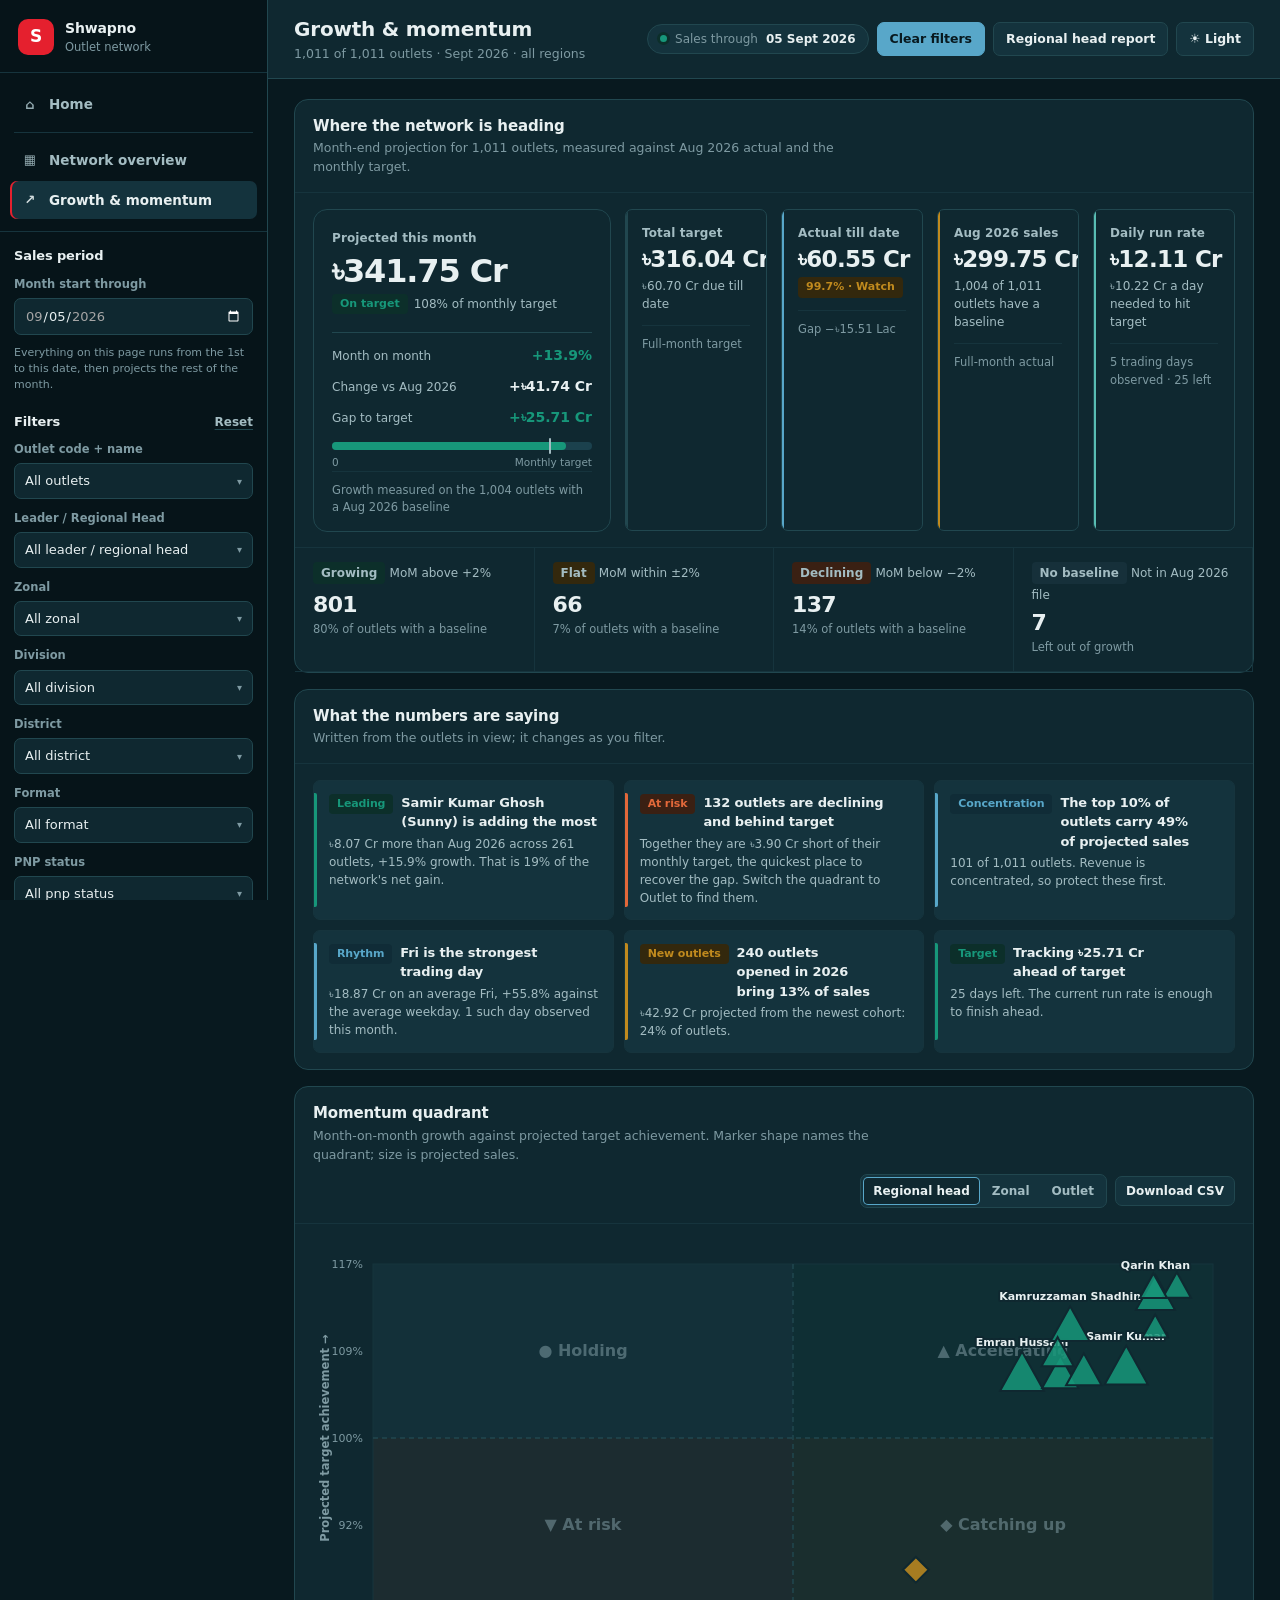
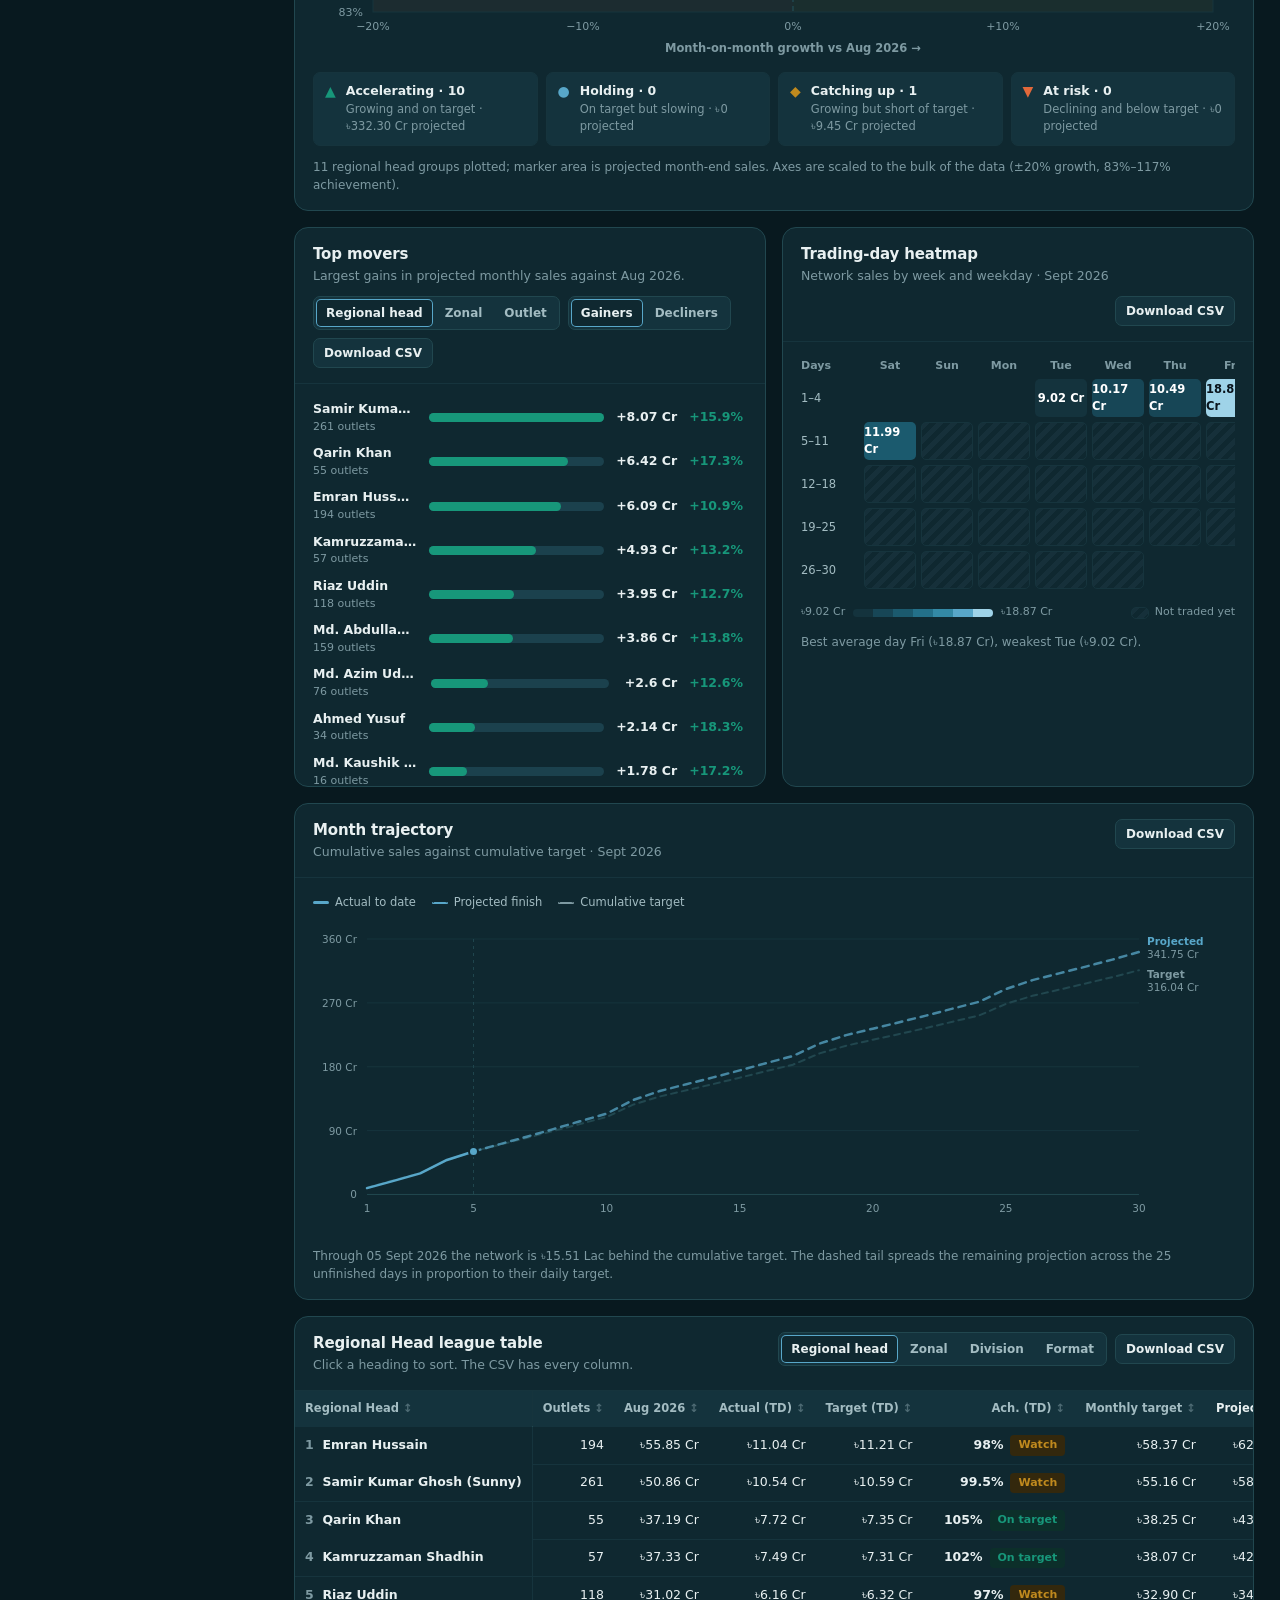
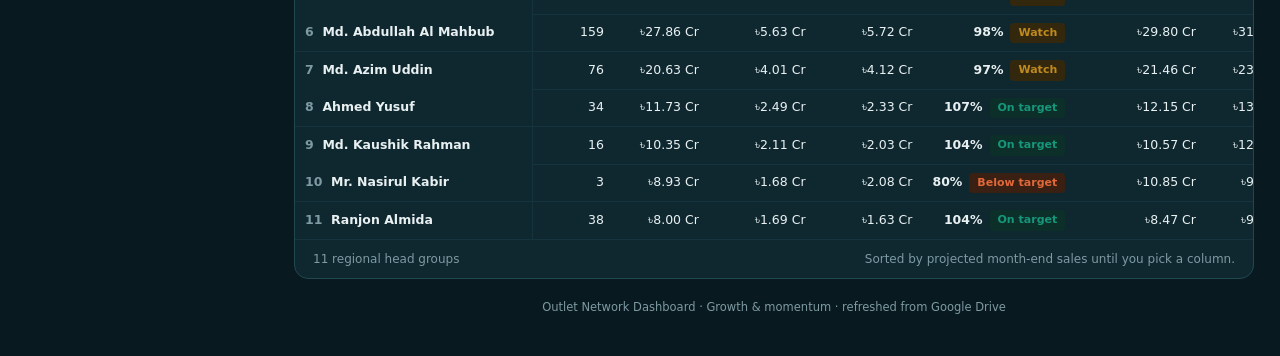
==== commit 11d1b0c7: "Make six overview and insight panels equal in size" ====
--- a/insights.html
+++ b/insights.html
@@ -5,7 +5,7 @@
 <meta name="viewport" content="width=device-width,initial-scale=1">
 <meta name="theme-color" content="#08191f">
 <title>Growth &amp; Momentum — Outlet Network</title>
-<link rel="stylesheet" href="./assets/shwapno.css?v=20260916b">
+<link rel="stylesheet" href="./assets/shwapno.css?v=20260920a">
 <script src="./assets/core.js?v=20260916b"></script>
 <script src="./assets/profile.js?v=20260916b" defer></script>
 <link rel="stylesheet" href="./assets/report.css?v=20260916b">
--- a/assets/shwapno.css
+++ b/assets/shwapno.css
@@ -303,6 +303,35 @@
 .rank-value { text-align: right; font-size: 12.5px; font-weight: 650; white-space: nowrap; }
 .scroll-y { max-height: 420px; overflow-y: auto; padding-right: 4px; scrollbar-width: thin; }
 
+/* Equal-size overview and insight panels; long content scrolls inside the body. */
+@media screen {
+  .panel:is([aria-labelledby="overseeTitle"], [aria-labelledby="divisionTitle"],
+            [aria-labelledby="mixTitle"], [aria-labelledby="locationTitle"],
+            [aria-labelledby="moversTitle"], [aria-labelledby="heatTitle"]) {
+    height: 560px;
+    display: flex;
+    flex-direction: column;
+  }
+  .panel:is([aria-labelledby="overseeTitle"], [aria-labelledby="divisionTitle"],
+            [aria-labelledby="mixTitle"], [aria-labelledby="locationTitle"],
+            [aria-labelledby="moversTitle"], [aria-labelledby="heatTitle"]) > .panel-head {
+    flex: none;
+  }
+  .panel:is([aria-labelledby="overseeTitle"], [aria-labelledby="divisionTitle"],
+            [aria-labelledby="mixTitle"], [aria-labelledby="locationTitle"],
+            [aria-labelledby="moversTitle"], [aria-labelledby="heatTitle"]) > .panel-body {
+    flex: 1;
+    min-height: 0;
+    overflow: auto;
+    scrollbar-width: thin;
+    border-radius: 0 0 var(--radius) var(--radius);
+  }
+  :is(#oversightChart, #divisionChart, #locationChart, #moversList).scroll-y {
+    max-height: none;
+    overflow: visible;
+  }
+}
+
 /* ---------------------------------------------------------------- donuts */
 .mix-grid { display: grid; grid-template-columns: repeat(auto-fit, minmax(min(270px, 100%), 1fr)); gap: 20px 24px; }
 .mix h3 { font-size: 13px; font-weight: 620; margin-bottom: 10px; }
